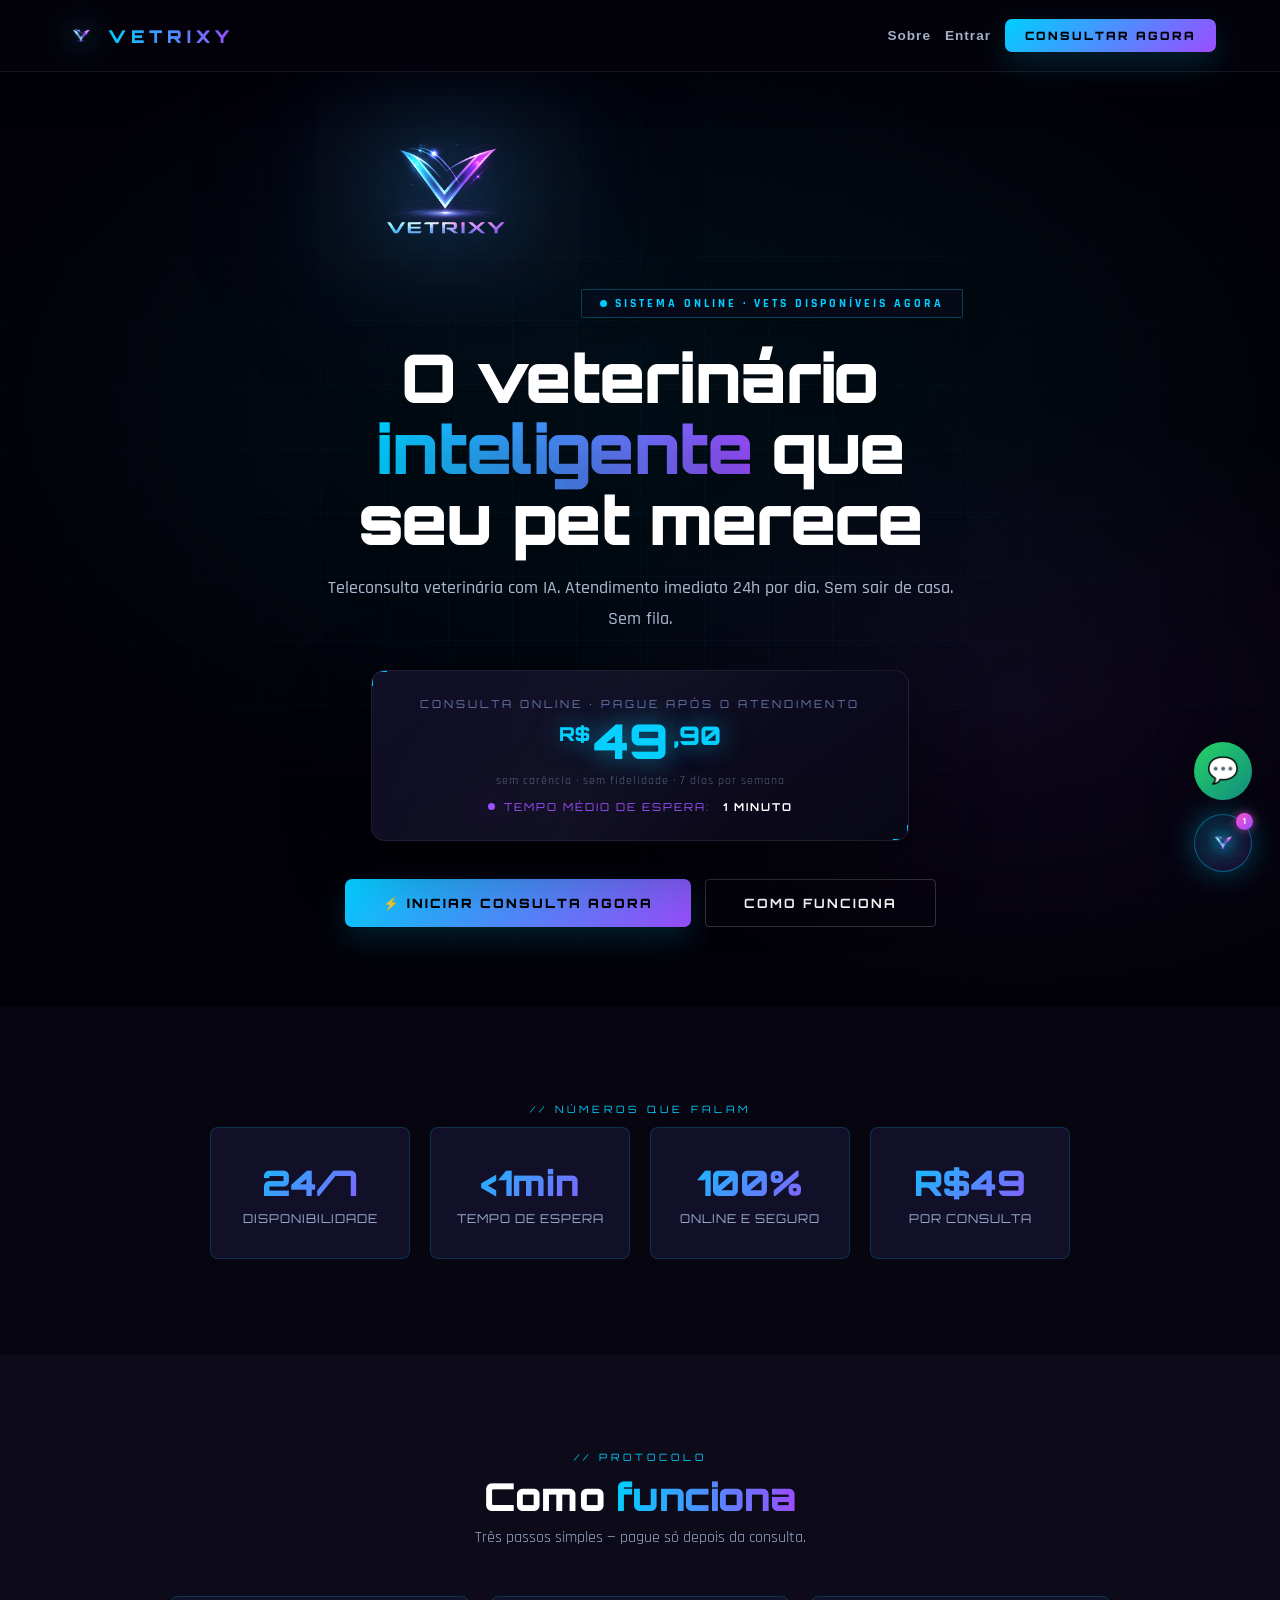
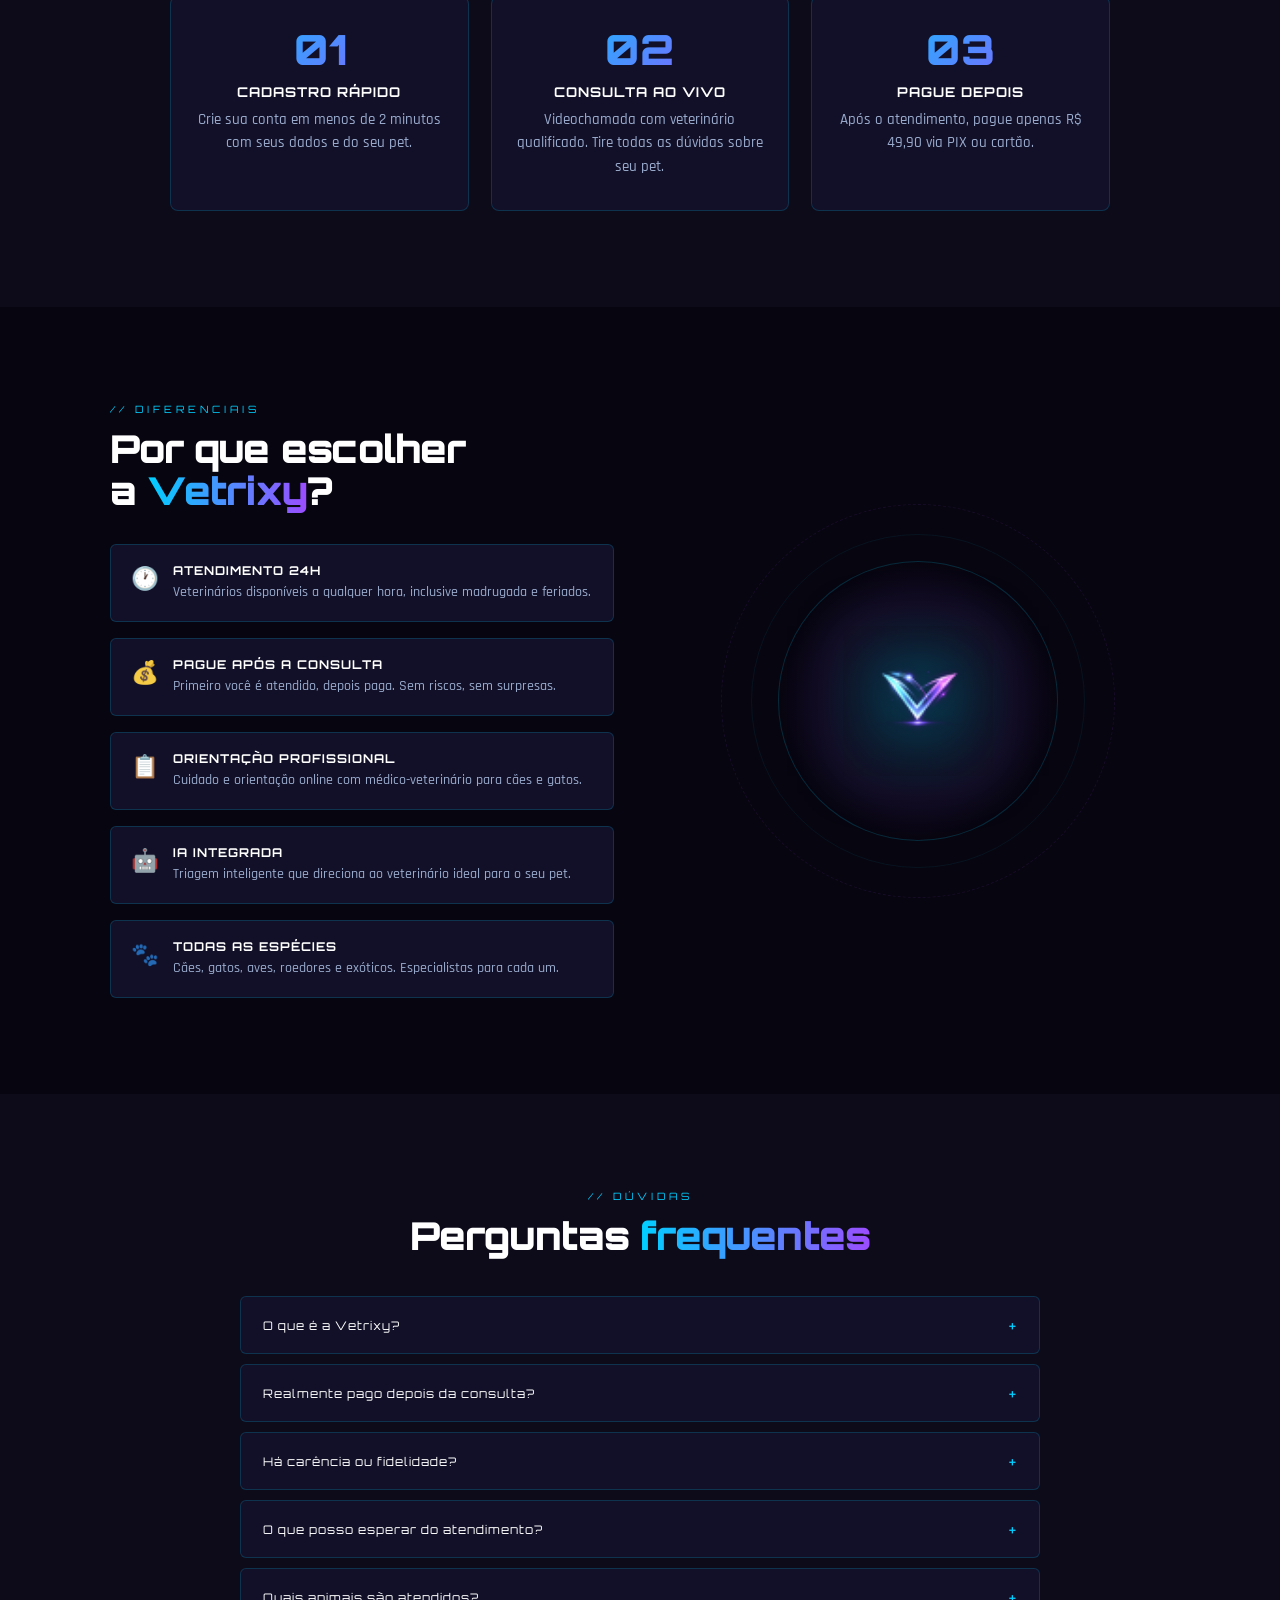
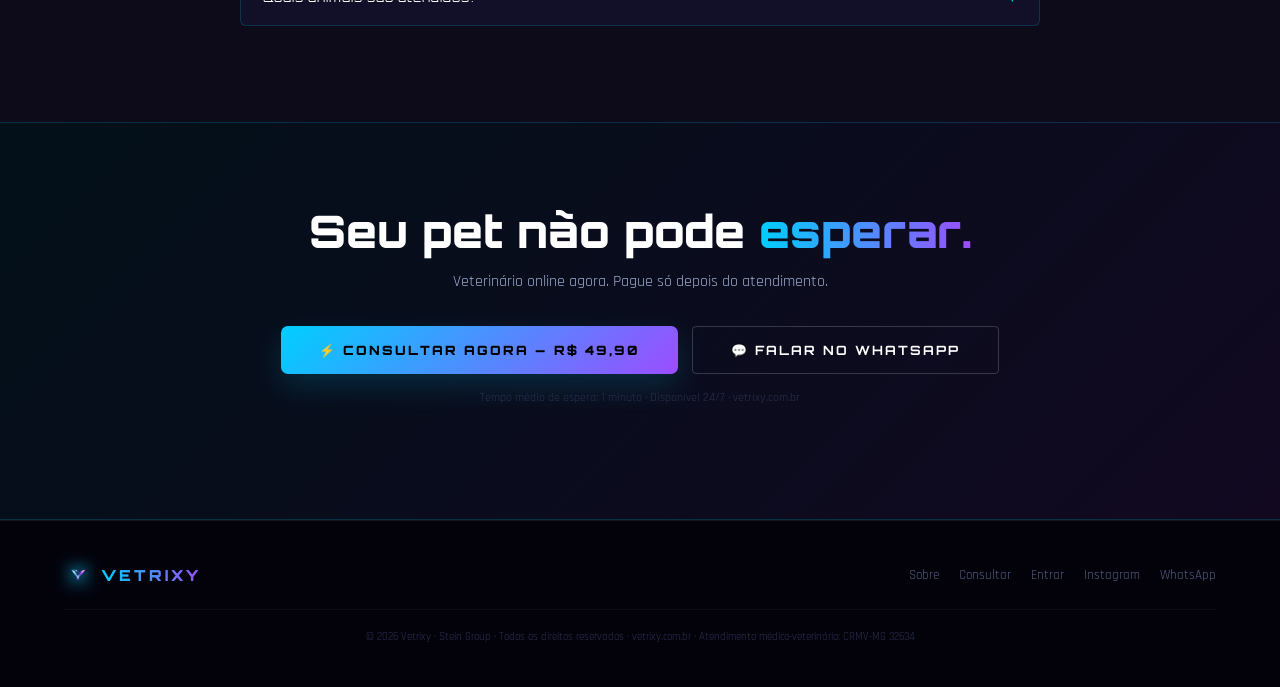
==== index.html @ 6a1c542b "Adequar conteúdo público e restaurar recursos estáticos da Vetrixy" ====
<!DOCTYPE html>

<html lang="pt-BR">
<head>
<meta charset="UTF-8">
<meta name="viewport" content="width=device-width, initial-scale=1.0">
<meta name="description" content="Atendimento médico-veterinário online para animais, realizado por profissionais registrados no CRMV. Serviço clínico que não realiza comércio ou entrega de produtos veterinários.">
<meta name="robots" content="index,follow">
<link rel="canonical" href="https://vetrixy.com.br/">
<meta property="og:type" content="website">
<meta property="og:locale" content="pt_BR">
<meta property="og:site_name" content="Vetrixy">
<meta property="og:title" content="Vetrixy - Veterinário Online 24h">
<meta property="og:description" content="Atendimento médico-veterinário online para animais. Serviço clínico que não realiza comércio ou entrega de produtos veterinários.">
<meta property="og:url" content="https://vetrixy.com.br/">
<script type="application/ld+json">
{
  "@context": "https://schema.org",
  "@type": "VeterinaryCare",
  "name": "Vetrixy",
  "url": "https://vetrixy.com.br/",
  "telephone": "+55-32-99413-473",
  "areaServed": "BR",
  "description": "Atendimento médico-veterinário online para animais. Serviço clínico que não realiza comércio ou entrega de produtos veterinários.",
  "knowsAbout": [
    "Telemedicina veterinária",
    "Saúde animal",
    "Atendimento médico-veterinário"
  ]
}
</script>
<script async src="https://www.googletagmanager.com/gtag/js?id=AW-17835583098"></script>
<script src="supabase.js"></script>
<script>
window.dataLayer = window.dataLayer || [];
function gtag(){dataLayer.push(arguments);}
gtag('js', new Date());
gtag('config', 'AW-17835583098');
</script>
<title>Vetrixy - Veterinário Online 24h</title>
<link href="https://fonts.googleapis.com/css2?family=Orbitron:wght@400;700;900&family=Rajdhani:wght@400;500;600;700&display=swap" rel="stylesheet">
<style>
/* ── RESET & VARS ── */
:root{
  --c:#00cfff;--p:#9b4dff;--pk:#d44dff;
  --darker:#020108;--dark:#07050f;--mid:#0d0b1a;--card:#111028;
  --border:rgba(0,207,255,0.18);
  --gc:0 0 25px rgba(0,207,255,.5),0 0 60px rgba(0,207,255,.15);
  --gp:0 0 25px rgba(155,77,255,.5);
}
*,*::before,*::after{margin:0;padding:0;box-sizing:border-box}
html{scroll-behavior:smooth}
body{font-family:'Rajdhani',sans-serif;background:var(--darker);color:#fff;overflow-x:hidden;min-height:100vh}
body::after{content:'';position:fixed;inset:0;z-index:0;pointer-events:none;
  background:repeating-linear-gradient(to bottom,transparent 0,transparent 3px,rgba(0,0,0,.05) 3px,rgba(0,0,0,.05) 4px)}

/* ── PAGES ── */
.page{display:none;min-height:100vh}
.page.active{display:block}

/* ── NAV ── */
nav{position:fixed;top:0;left:0;right:0;z-index:300;
display:flex;align-items:center;justify-content:space-between;
padding:12px 5%;background:rgba(2,1,8,.92);backdrop-filter:blur(18px);
border-bottom:1px solid var(--border)}
.nav-logo{display:flex;align-items:center;gap:10px;cursor:pointer}
.nav-logo img{height:34px;filter:drop-shadow(0 0 8px var(--c))}
.nav-brand{font-family:'Orbitron',sans-serif;font-weight:900;font-size:1.1rem;
letter-spacing:3px;background:linear-gradient(90deg,var(--c),var(--p));
-webkit-background-clip:text;-webkit-text-fill-color:transparent;background-clip:text}
.nav-right{display:flex;align-items:center;gap:14px}
.nav-link{color:#99aacc;font-size:.85rem;font-weight:600;text-decoration:none;
letter-spacing:1px;transition:color .2s;cursor:pointer;background:none;border:none}
.nav-link:hover{color:var(--c)}
.btn-nav{background:linear-gradient(135deg,var(--c),var(--p));color:#000;
padding:9px 20px;border-radius:4px;font-family:'Orbitron',sans-serif;font-weight:900;
font-size:.72rem;letter-spacing:2px;cursor:pointer;border:none;transition:all .25s;
box-shadow:0 0 20px rgba(0,207,255,.2)}
.btn-nav:hover{transform:translateY(-2px);box-shadow:0 0 35px rgba(0,207,255,.4)}

/* ── WA FLOAT ── */
#wa-float{
position:fixed;bottom:100px;right:28px;z-index:500;
width:58px;height:58px;border-radius:50%;
background:linear-gradient(135deg,#25d366,#128c7e);
display:flex;align-items:center;justify-content:center;
box-shadow:0 0 25px rgba(37,211,102,.5);
cursor:pointer;transition:transform .2s;text-decoration:none;font-size:1.6rem;
animation:wapulse 3s ease-in-out infinite;
}
#wa-float:hover{transform:scale(1.1)}
@keyframes wapulse{0%,100%{box-shadow:0 0 25px rgba(37,211,102,.5)}50%{box-shadow:0 0 40px rgba(37,211,102,.8)}}
#wa-tooltip{
position:fixed;bottom:106px;right:94px;z-index:500;
background:#111028;border:1px solid rgba(37,211,102,.3);
color:#fff;padding:8px 14px;border-radius:6px;font-size:.82rem;font-weight:600;
white-space:nowrap;pointer-events:none;opacity:0;transition:opacity .2s;
}
#wa-float:hover ~ #wa-tooltip{opacity:1}

/* ── CHAT BOT ── */
#chat-btn{
position:fixed;bottom:28px;right:28px;z-index:500;
width:58px;height:58px;border-radius:50%;cursor:pointer;
background:linear-gradient(135deg,rgba(0,207,255,.15),rgba(155,77,255,.15));
border:1.5px solid rgba(0,207,255,.4);
display:flex;align-items:center;justify-content:center;
box-shadow:0 0 30px rgba(0,207,255,.35);
animation:chatpulse 3s ease-in-out infinite;transition:transform .2s;
}
#chat-btn:hover{transform:scale(1.08)}
#chat-btn img{width:36px;height:36px;object-fit:contain;filter:drop-shadow(0 0 6px #00cfff)}
.chat-notif{position:absolute;top:-2px;right:-2px;width:17px;height:17px;border-radius:50%;
background:linear-gradient(135deg,#ff4fcb,#9b4dff);color:#fff;font-size:.55rem;
font-weight:700;display:flex;align-items:center;justify-content:center;
box-shadow:0 0 8px rgba(255,79,203,.6)}
@keyframes chatpulse{0%,100%{box-shadow:0 0 30px rgba(0,207,255,.35)}50%{box-shadow:0 0 45px rgba(0,207,255,.55)}}

#chat-box{
position:fixed;bottom:100px;right:28px;z-index:500;
width:min(370px,92vw);height:500px;
background:#06040f;border:1px solid rgba(0,207,255,.2);border-radius:12px;
display:none;flex-direction:column;overflow:hidden;
box-shadow:0 0 60px rgba(0,207,255,.12),0 20px 60px rgba(0,0,0,.6);
}
#chat-box.open{display:flex;animation:chatopen .25s ease}
@keyframes chatopen{from{opacity:0;transform:translateY(12px)}to{opacity:1;transform:none}}
#chat-header{padding:14px 16px;background:rgba(0,207,255,.06);
border-bottom:1px solid rgba(0,207,255,.12);
display:flex;align-items:center;justify-content:space-between;flex-shrink:0}
#chat-msgs{flex:1;overflow-y:auto;padding:16px;display:flex;flex-direction:column;gap:10px;
scrollbar-width:thin;scrollbar-color:rgba(0,207,255,.2) transparent}
.msg{max-width:88%;padding:10px 13px;border-radius:8px;font-size:.88rem;line-height:1.5;animation:msgin .2s ease}
@keyframes msgin{from{opacity:0;transform:translateY(6px)}to{opacity:1;transform:none}}
.msg-bot{align-self:flex-start;background:rgba(0,207,255,.08);border:1px solid rgba(0,207,255,.15);
color:#dde0ff;border-radius:2px 10px 10px 10px}
.msg-user{align-self:flex-end;background:linear-gradient(135deg,rgba(0,207,255,.18),rgba(155,77,255,.18));
border:1px solid rgba(155,77,255,.25);color:#fff;border-radius:10px 2px 10px 10px}
.msg-typing{align-self:flex-start;color:rgba(221,224,255,.45);font-style:italic;
padding:10px 14px;font-size:.82rem}
#chat-input-area{padding:10px 12px;border-top:1px solid rgba(0,207,255,.12);
display:flex;gap:8px;align-items:center;flex-shrink:0;background:rgba(0,0,0,.3)}
#chat-input{flex:1;background:rgba(255,255,255,.05);border:1px solid rgba(0,207,255,.18);
border-radius:6px;padding:10px 13px;color:#fff;font-family:'Rajdhani',sans-serif;
font-size:.9rem;outline:none;transition:border-color .2s}
#chat-input:focus{border-color:rgba(0,207,255,.5)}
#chat-input::placeholder{color:rgba(221,224,255,.3)}
#chat-input-area button{background:linear-gradient(135deg,var(--c),var(--p));
border:none;border-radius:6px;width:38px;height:38px;
display:flex;align-items:center;justify-content:center;cursor:pointer;color:#000;flex-shrink:0}

.pdot{width:7px;height:7px;border-radius:50%;background:var(--c);
box-shadow:var(--gc);animation:blink 1.3s ease-in-out infinite;display:inline-block}
@keyframes blink{0%,100%{opacity:1}50%{opacity:.15}}

/* ── HOME PAGE ── */
.hero{min-height:100vh;display:flex;flex-direction:column;align-items:center;
justify-content:center;text-align:center;padding:120px 5% 80px;position:relative;overflow:hidden;
background:radial-gradient(ellipse 80% 60% at 50% 40%,rgba(0,207,255,.07) 0%,transparent 70%),
radial-gradient(ellipse 60% 50% at 80% 70%,rgba(155,77,255,.08) 0%,transparent 60%),var(--darker)}
.hero-grid{position:absolute;inset:0;z-index:0;
background-image:linear-gradient(rgba(0,207,255,.03) 1px,transparent 1px),
linear-gradient(90deg,rgba(0,207,255,.03) 1px,transparent 1px);
background-size:64px 64px;
mask-image:radial-gradient(ellipse 80% 80% at 50% 50%,black 20%,transparent 100%)}
.orb1{position:fixed;width:700px;height:700px;border-radius:50%;pointer-events:none;
background:radial-gradient(circle,rgba(0,207,255,.07) 0%,transparent 65%);
top:-200px;left:-200px;animation:d1 14s ease-in-out infinite;z-index:0}
.orb2{position:fixed;width:600px;height:600px;border-radius:50%;pointer-events:none;
background:radial-gradient(circle,rgba(155,77,255,.08) 0%,transparent 65%);
bottom:-150px;right:-150px;animation:d2 18s ease-in-out infinite;z-index:0}
@keyframes d1{0%,100%{transform:translate(0,0)}50%{transform:translate(30px,20px)}}
@keyframes d2{0%,100%{transform:translate(0,0)}50%{transform:translate(-20px,-30px)}}
.hero-content{position:relative;z-index:2}
.hero-logo{width:min(260px,55vw);margin:0 auto 28px;
filter:drop-shadow(0 0 40px rgba(0,207,255,.4)) drop-shadow(0 0 80px rgba(155,77,255,.25));
animation:logofloat 5s ease-in-out infinite}
@keyframes logofloat{0%,100%{transform:translateY(0)}50%{transform:translateY(-12px)}}
.status-pill{display:inline-flex;align-items:center;gap:8px;
border:1px solid rgba(0,207,255,.25);background:rgba(0,207,255,.06);
color:var(--c);font-size:.72rem;font-weight:700;
padding:6px 18px;border-radius:2px;margin-bottom:24px;letter-spacing:3px;text-transform:uppercase}
.hero h1{font-family:'Orbitron',sans-serif;font-weight:900;
font-size:clamp(1.9rem,5.5vw,4.2rem);line-height:1.06;letter-spacing:-1px;color:#fff;margin-bottom:18px}
.gc{background:linear-gradient(90deg,var(--c),var(--p));
-webkit-background-clip:text;-webkit-text-fill-color:transparent;background-clip:text}
.gp{background:linear-gradient(90deg,var(--p),var(--pk));
-webkit-background-clip:text;-webkit-text-fill-color:transparent;background-clip:text}
.hero-sub{font-size:1.1rem;color:#99aacc;max-width:520px;margin:0 auto 36px;line-height:1.65;font-weight:500}
.price-card{display:inline-block;padding:26px 48px;border:1px solid var(--border);
background:rgba(0,207,255,.04);border-radius:8px;position:relative;margin-bottom:32px}
.pc-corner{position:absolute;width:16px;height:16px}
.pc-corner.tl{top:-1px;left:-1px;border-top:2px solid var(--c);border-left:2px solid var(--c)}
.pc-corner.br{bottom:-1px;right:-1px;border-bottom:2px solid var(--c);border-right:2px solid var(--c)}
.pc-label{font-size:.68rem;letter-spacing:3px;text-transform:uppercase;color:#6677aa;margin-bottom:6px;font-family:'Orbitron',sans-serif}
.pc-price{font-family:'Orbitron',sans-serif;font-weight:900;font-size:3rem;
color:var(--c);text-shadow:var(--gc);line-height:1;display:flex;align-items:flex-start;justify-content:center;gap:4px}
.pc-price sup{font-size:1.2rem;margin-top:8px}
.pc-price .cents{font-size:1.6rem;margin-top:6px}
.pc-sub{font-size:.76rem;color:#556080;letter-spacing:1px;margin-top:8px}
.pc-timer{display:flex;align-items:center;justify-content:center;gap:9px;margin-top:12px;
font-family:'Orbitron',sans-serif;font-size:.68rem;color:var(--p);letter-spacing:2px}
.hero-btns{display:flex;gap:14px;justify-content:center;flex-wrap:wrap}
.btn-primary{background:linear-gradient(135deg,var(--c),var(--p));color:#000;
padding:15px 38px;border-radius:4px;font-family:'Orbitron',sans-serif;font-weight:900;
font-size:.8rem;letter-spacing:2px;cursor:pointer;border:none;transition:all .25s;display:inline-block;
box-shadow:0 0 30px rgba(0,207,255,.3)}
.btn-primary:hover{transform:translateY(-3px);box-shadow:0 0 50px rgba(0,207,255,.5)}
.btn-ghost{background:transparent;color:#fff;padding:15px 38px;border-radius:4px;
font-family:'Orbitron',sans-serif;font-weight:700;font-size:.8rem;letter-spacing:2px;
cursor:pointer;border:1.5px solid rgba(255,255,255,.18);transition:all .25s;display:inline-block;text-decoration:none}
.btn-ghost:hover{border-color:var(--p);color:var(--p)}

/* SECTIONS COMMON */
.sec{padding:86px 5%;position:relative}
.sec-dark{background:var(--dark)}
.sec-mid{background:var(--mid)}
.sec-tag{font-family:'Orbitron',sans-serif;font-size:.63rem;letter-spacing:4px;text-transform:uppercase;color:var(--c);margin-bottom:12px}
.sec-title{font-family:'Orbitron',sans-serif;font-weight:900;font-size:clamp(1.5rem,3vw,2.5rem);color:#fff;line-height:1.1}

/* HOW */
.how-grid{display:grid;grid-template-columns:repeat(auto-fit,minmax(210px,1fr));gap:22px;margin-top:48px;max-width:940px;margin-left:auto;margin-right:auto}
.how-card{padding:32px 24px;border:1px solid var(--border);background:var(--card);border-radius:8px;position:relative;overflow:hidden;transition:transform .3s,border-color .3s}
.how-card::before{content:'';position:absolute;top:0;left:0;right:0;height:2px;background:linear-gradient(90deg,var(--c),var(--p));transform:scaleX(0);transition:transform .35s;transform-origin:left}
.how-card:hover{transform:translateY(-5px);border-color:rgba(0,207,255,.4)}
.how-card:hover::before{transform:scaleX(1)}
.how-num{font-family:'Orbitron',sans-serif;font-weight:900;font-size:2.6rem;line-height:1;background:linear-gradient(135deg,var(--c),var(--p));-webkit-background-clip:text;-webkit-text-fill-color:transparent;background-clip:text}
.how-card h3{font-family:'Orbitron',sans-serif;font-size:.84rem;color:#fff;margin:12px 0 8px;letter-spacing:1px}
.how-card p{font-size:.92rem;color:#99aacc;line-height:1.6;font-weight:500}

/* FEATURES */
.feat-grid{display:grid;grid-template-columns:1fr 1fr;gap:52px;align-items:center;max-width:1060px;margin:0 auto}
.feat-list{margin-top:32px;display:flex;flex-direction:column;gap:16px}
.feat-row{display:flex;gap:14px;align-items:flex-start;padding:18px 20px;border:1px solid var(--border);background:var(--card);border-radius:6px;transition:border-color .3s,transform .3s}
.feat-row:hover{border-color:rgba(155,77,255,.5);transform:translateX(4px)}
.feat-icon{font-size:1.4rem;flex-shrink:0;margin-top:2px}
.feat-row h4{font-family:'Orbitron',sans-serif;font-size:.76rem;color:#fff;letter-spacing:1px;margin-bottom:4px}
.feat-row p{font-size:.88rem;color:#99aacc;font-weight:500;line-height:1.5}
.feat-visual{display:flex;align-items:center;justify-content:center;min-height:380px}
.v-orb{width:280px;height:280px;border-radius:50%;
background:radial-gradient(circle,rgba(0,207,255,.12) 0%,rgba(155,77,255,.08) 50%,transparent 72%);
border:1px solid rgba(0,207,255,.18);display:flex;align-items:center;justify-content:center;
position:relative;animation:vfloat 5s ease-in-out infinite}
@keyframes vfloat{0%,100%{transform:translateY(0)}50%{transform:translateY(-16px)}}
.v-orb::before{content:'';position:absolute;inset:-28px;border-radius:50%;border:1px solid rgba(0,207,255,.07);animation:vspin 14s linear infinite}
.v-orb::after{content:'';position:absolute;inset:-58px;border-radius:50%;border:1px dashed rgba(155,77,255,.1);animation:vspin 22s linear infinite reverse}
@keyframes vspin{to{transform:rotate(360deg)}}
.v-orb-img{width:150px;height:150px;object-fit:contain;z-index:1;filter:drop-shadow(0 0 28px rgba(0,207,255,.5))}

/* STATS */
.stats-row{display:grid;grid-template-columns:repeat(auto-fit,minmax(160px,1fr));gap:20px;max-width:860px;margin:0 auto}
.stat-card{text-align:center;padding:32px 18px;border:1px solid var(--border);background:var(--card);border-radius:8px;transition:border-color .3s}
.stat-card:hover{border-color:rgba(0,207,255,.4)}
.stat-num{font-family:'Orbitron',sans-serif;font-weight:900;font-size:2.2rem;background:linear-gradient(135deg,var(--c),var(--p));-webkit-background-clip:text;-webkit-text-fill-color:transparent;background-clip:text}
.stat-lbl{font-size:.76rem;color:#99aacc;letter-spacing:1px;text-transform:uppercase;margin-top:6px;font-family:'Orbitron',sans-serif}

/* FAQ */
.faq-list{margin-top:40px;display:flex;flex-direction:column;gap:10px;max-width:800px;margin-left:auto;margin-right:auto}
.faq-item{border:1px solid var(--border);background:var(--card);border-radius:6px;overflow:hidden}
.faq-q{width:100%;text-align:left;background:none;border:none;cursor:pointer;padding:18px 22px;
display:flex;justify-content:space-between;align-items:center;color:#fff;
font-family:'Orbitron',sans-serif;font-size:.74rem;letter-spacing:1px;transition:color .2s}
.faq-q:hover,.faq-q.open{color:var(--c)}
.faq-arr{color:var(--c);font-size:1rem;transition:transform .3s;flex-shrink:0;margin-left:14px}
.faq-q.open .faq-arr{transform:rotate(45deg)}
.faq-a{max-height:0;overflow:hidden;transition:max-height .35s ease;padding:0 22px;color:#99aacc;font-size:.92rem;line-height:1.65;font-weight:500}
.faq-a.open{max-height:200px;padding:0 22px 18px}

/* CTA BAND */
.cta-band{background:linear-gradient(135deg,rgba(0,207,255,.07),rgba(155,77,255,.1));
border-top:1px solid var(--border);border-bottom:1px solid var(--border);
text-align:center;padding:80px 5%}
.cta-band h2{font-family:'Orbitron',sans-serif;font-weight:900;font-size:clamp(1.6rem,3.5vw,2.8rem);color:#fff;margin-bottom:12px}
.cta-band p{color:#99aacc;font-size:1rem;margin-bottom:34px}

/* ── CONSULTA PAGE ── */
.form-wrap{display:flex;align-items:center;justify-content:center;padding:100px 5% 60px;min-height:100vh}
.form-card{width:100%;max-width:610px;background:#0d0b1a;border:1px solid var(--border);border-radius:14px;overflow:hidden;box-shadow:0 0 80px rgba(0,207,255,.1),0 30px 80px rgba(0,0,0,.6)}
.steps-bar{display:flex;background:#07050f;border-bottom:1px solid var(--border)}
.step-tab{flex:1;padding:14px 8px;text-align:center;position:relative;font-family:'Orbitron',sans-serif;font-size:.58rem;letter-spacing:1.5px;color:#6677aa;transition:color .3s;cursor:default;text-transform:uppercase}
.step-tab.active{color:var(--c)}
.step-tab.done{color:var(--p)}
.step-tab::after{content:'';position:absolute;bottom:0;left:0;right:0;height:2px;background:linear-gradient(90deg,var(--c),var(--p));transform:scaleX(0);transition:transform .35s}
.step-tab.active::after,.step-tab.done::after{transform:scaleX(1)}
.step-num{display:block;font-size:.95rem;font-weight:900;margin-bottom:3px;color:#fff}
.step-tab.active .step-num{color:var(--c)}
.step-tab.done .step-num{color:var(--p)}
.form-body{padding:30px 30px 22px}
.form-title{font-family:'Orbitron',sans-serif;font-weight:900;font-size:1.1rem;color:#fff;margin-bottom:5px;letter-spacing:1px}
.form-sub{font-size:.95rem;color:#99aacc;margin-bottom:24px;font-weight:500}
.field-group{display:grid;grid-template-columns:1fr 1fr;gap:14px;margin-bottom:16px}
.field-group.full{grid-template-columns:1fr}
.field{display:flex;flex-direction:column;gap:6px}
.field label{font-family:'Orbitron',sans-serif;font-size:.6rem;letter-spacing:2px;text-transform:uppercase;color:var(--c);font-weight:600}
.field input,.field select,.field textarea{background:#1a1530;border:1.5px solid #2a3060;border-radius:6px;padding:12px 14px;color:#fff;font-family:'Rajdhani',sans-serif;font-size:.95rem;font-weight:600;outline:none;transition:border-color .2s;width:100%}
.field input:focus,.field select:focus,.field textarea:focus{border-color:var(--c);box-shadow:0 0 0 3px rgba(0,207,255,.1)}
.field input::placeholder,.field textarea::placeholder{color:#445070;font-weight:400}
.field select option{background:#1a1530;color:#fff}
.field textarea{resize:vertical;min-height:80px}
.species-grid{display:grid;grid-template-columns:repeat(3,1fr);gap:9px}
.species-btn{background:#1a1530;border:1.5px solid #2a3060;border-radius:7px;padding:12px 6px;text-align:center;cursor:pointer;transition:all .2s;color:#ccd6ff;font-size:.82rem;font-weight:700}
.species-btn:hover{border-color:var(--c);color:#fff}
.species-btn.selected{background:rgba(0,207,255,.12);border-color:var(--c);color:var(--c)}
.species-btn span{display:block;font-size:1.6rem;margin-bottom:4px}
.date-row{display:flex;gap:7px;overflow-x:auto;padding-bottom:4px;margin-top:8px}
.date-btn{flex-shrink:0;background:#1a1530;border:1.5px solid #2a3060;border-radius:6px;padding:9px 12px;cursor:pointer;transition:all .2s;text-align:center;min-width:54px}
.date-btn:hover{border-color:var(--c)}
.date-btn.selected{background:rgba(155,77,255,.15);border-color:var(--p)}
.date-day{font-family:'Orbitron',sans-serif;font-size:.55rem;color:#8899cc;text-transform:uppercase;letter-spacing:1px}
.date-num{font-family:'Orbitron',sans-serif;font-size:1.05rem;font-weight:900;color:#fff;margin:2px 0}
.date-btn.selected .date-day{color:var(--p)}
.slots-grid{display:grid;grid-template-columns:repeat(4,1fr);gap:7px;margin-top:8px}
.slot{background:#1a1530;border:1.5px solid #2a3060;border-radius:5px;padding:10px 4px;text-align:center;cursor:pointer;transition:all .2s;font-family:'Orbitron',sans-serif;font-size:.66rem;color:#ccd6ff;letter-spacing:.5px;font-weight:600}
.slot:hover{border-color:var(--c);color:#fff}
.slot.selected{background:rgba(0,207,255,.12);border-color:var(--c);color:var(--c)}
.slot.unavailable{opacity:.25;cursor:not-allowed;pointer-events:none}
.summary{background:#111028;border:1.5px solid rgba(0,207,255,.2);border-radius:9px;padding:20px;margin-bottom:20px}
.summary-title{font-family:'Orbitron',sans-serif;font-size:.65rem;letter-spacing:2px;color:var(--c);margin-bottom:14px;text-transform:uppercase}
.summary-row{display:flex;justify-content:space-between;align-items:center;padding:8px 0;border-bottom:1px solid rgba(255,255,255,.06);font-size:.9rem}
.summary-row:last-child{border-bottom:none;padding-top:12px}
.summary-row .lbl{color:#99aacc;font-weight:500}
.summary-row .val{color:#fff;font-weight:700;text-align:right;max-width:58%}
.price-row .val{font-family:'Orbitron',sans-serif;font-size:1.2rem;color:var(--c);text-shadow:var(--gc)}
.pay-grid{display:grid;grid-template-columns:repeat(3,1fr);gap:9px;margin-top:8px}
.pay-btn{background:#1a1530;border:1.5px solid #2a3060;border-radius:7px;padding:14px 6px;text-align:center;cursor:pointer;transition:all .2s;color:#ccd6ff;font-size:.76rem;font-weight:700;font-family:'Orbitron',sans-serif;letter-spacing:.5px}
.pay-btn:hover{border-color:var(--c);color:#fff}
.pay-btn.selected{background:rgba(0,207,255,.1);border-color:var(--c);color:var(--c)}
.pay-btn span{display:block;font-size:1.3rem;margin-bottom:6px}
.pix-box{margin-top:14px;padding:16px;background:#111028;border:1.5px solid rgba(0,207,255,.2);border-radius:7px;text-align:center;display:none}
.form-footer{display:flex;justify-content:space-between;align-items:center;padding:18px 30px 26px;border-top:1px solid rgba(255,255,255,.06)}
.btn-back{background:transparent;border:1.5px solid #3a4070;color:#ccd6ff;padding:11px 26px;border-radius:5px;font-family:'Orbitron',sans-serif;font-weight:700;font-size:.7rem;letter-spacing:2px;cursor:pointer;transition:all .2s}
.btn-back:hover{border-color:#fff;color:#fff}
.btn-next{background:linear-gradient(135deg,var(--c),var(--p));color:#000;padding:12px 30px;border-radius:5px;border:none;font-family:'Orbitron',sans-serif;font-weight:900;font-size:.73rem;letter-spacing:2px;cursor:pointer;transition:all .25s;box-shadow:0 0 22px rgba(0,207,255,.28)}
.btn-next:hover{transform:translateY(-2px);box-shadow:0 0 38px rgba(0,207,255,.45)}
.step-indicator{font-family:'Orbitron',sans-serif;font-size:.62rem;color:#6677aa;letter-spacing:2px}
.success-screen{display:none;text-align:center;padding:52px 30px}
.success-icon{font-size:3.6rem;margin-bottom:16px;animation:pop .4s cubic-bezier(.34,1.56,.64,1)}
@keyframes pop{from{transform:scale(0)}to{transform:scale(1)}}
.success-screen h2{font-family:'Orbitron',sans-serif;font-weight:900;font-size:1.3rem;color:#fff;margin-bottom:10px}
.success-screen p{color:#99aacc;font-size:.95rem;line-height:1.6;margin-bottom:24px}
.success-detail{background:#111028;border:1.5px solid rgba(0,207,255,.2);border-radius:9px;padding:20px;margin-bottom:24px;text-align:left}

/* ── LOGIN PAGE ── */
.login-wrap{display:flex;align-items:center;justify-content:center;padding:90px 5% 40px;min-height:100vh}
.login-card{width:100%;max-width:410px;background:#0d0b1a;border:1px solid var(--border);border-radius:16px;padding:36px 32px;box-shadow:0 0 80px rgba(0,207,255,.1),0 30px 80px rgba(0,0,0,.6)}
.card-logo{text-align:center;margin-bottom:24px}
.card-logo img{height:56px;filter:drop-shadow(0 0 20px var(--c)) drop-shadow(0 0 40px rgba(155,77,255,.3));animation:logofloat 4s ease-in-out infinite}
.card-brand{font-family:'Orbitron',sans-serif;font-weight:900;font-size:1.4rem;letter-spacing:4px;margin-top:8px;background:linear-gradient(90deg,var(--c),var(--p));-webkit-background-clip:text;-webkit-text-fill-color:transparent;background-clip:text}
.card-tagline{font-size:.82rem;color:#6677aa;margin-top:3px;letter-spacing:1px}
.auth-tabs{display:flex;background:#070515;border:1px solid rgba(0,207,255,.12);border-radius:7px;padding:3px;margin-bottom:24px;gap:3px}
.auth-tab{flex:1;padding:9px;text-align:center;border-radius:5px;cursor:pointer;font-family:'Orbitron',sans-serif;font-size:.65rem;letter-spacing:2px;color:#6677aa;transition:all .25s;font-weight:700}
.auth-tab.active{background:linear-gradient(135deg,rgba(0,207,255,.15),rgba(155,77,255,.15));color:#fff;border:1px solid var(--border)}
.p-field{margin-bottom:16px}
.p-field label{display:block;font-family:'Orbitron',sans-serif;font-size:.6rem;letter-spacing:2px;text-transform:uppercase;color:var(--c);margin-bottom:7px;font-weight:600}
.p-field input{width:100%;background:#1a1530;border:1.5px solid #2a3060;border-radius:7px;padding:13px 15px;color:#fff;font-family:'Rajdhani',sans-serif;font-size:.98rem;font-weight:600;outline:none;transition:border-color .2s}
.p-field input:focus{border-color:var(--c);box-shadow:0 0 0 3px rgba(0,207,255,.1)}
.p-field input::placeholder{color:#445070;font-weight:400}
.pass-wrap{position:relative}
.pass-wrap input{padding-right:44px}
.pass-toggle{position:absolute;right:12px;top:50%;transform:translateY(-50%);background:none;border:none;cursor:pointer;color:#556080;font-size:1rem;transition:color .2s}
.pass-toggle:hover{color:var(--c)}
.forgot{text-align:right;margin-top:-8px;margin-bottom:16px}
.forgot a{font-size:.8rem;color:#6677aa;text-decoration:none;transition:color .2s;cursor:pointer}
.forgot a:hover{color:var(--c)}
.btn-submit{width:100%;background:linear-gradient(135deg,var(--c),var(--p));color:#000;padding:14px;border-radius:7px;border:none;font-family:'Orbitron',sans-serif;font-weight:900;font-size:.8rem;letter-spacing:2px;cursor:pointer;transition:all .25s;box-shadow:0 0 22px rgba(0,207,255,.25)}
.btn-submit:hover{transform:translateY(-2px);box-shadow:0 0 38px rgba(0,207,255,.45)}
.divider{display:flex;align-items:center;gap:10px;margin:18px 0}
.divider::before,.divider::after{content:'';flex:1;height:1px;background:rgba(255,255,255,.07)}
.divider span{font-size:.72rem;color:#445070;letter-spacing:2px}
.social-btns{display:grid;grid-template-columns:1fr 1fr;gap:9px}
.btn-social{background:#1a1530;border:1.5px solid #2a3060;border-radius:7px;padding:11px;display:flex;align-items:center;justify-content:center;gap:7px;cursor:pointer;transition:all .2s;color:#ccd6ff;font-size:.8rem;font-weight:700;font-family:'Rajdhani',sans-serif}
.btn-social:hover{border-color:var(--c);color:#fff}
.card-footer-txt{text-align:center;margin-top:20px;font-size:.83rem;color:#556080}
.card-footer-txt a{color:var(--c);text-decoration:none;font-weight:700;cursor:pointer}
.err{background:rgba(255,79,107,.08);border:1px solid rgba(255,79,107,.3);border-radius:6px;padding:9px 13px;font-size:.83rem;color:#ff8099;margin-bottom:14px;display:none;font-weight:500}
.err.show{display:block}
.field-row{display:grid;grid-template-columns:1fr 1fr;gap:12px}

/* ── SOBRE PAGE ── */
.sobre-hero{min-height:55vh;display:flex;flex-direction:column;align-items:center;justify-content:center;text-align:center;padding:130px 5% 70px;position:relative;overflow:hidden;
background:radial-gradient(ellipse 80% 60% at 50% 40%,rgba(0,207,255,.07) 0%,transparent 70%),var(--darker)}
.tl-wrap{max-width:860px;margin:0 auto;position:relative}
.tl-wrap::before{content:'';position:absolute;left:50%;top:0;bottom:0;width:1px;background:linear-gradient(to bottom,transparent,var(--border),transparent);transform:translateX(-50%)}
.tl-item{display:grid;grid-template-columns:1fr 56px 1fr;align-items:center;margin-bottom:52px}
.tl-left{text-align:right;padding-right:36px}
.tl-right{padding-left:36px}
.tl-dot{width:40px;height:40px;border-radius:50%;background:linear-gradient(135deg,var(--c),var(--p));display:flex;align-items:center;justify-content:center;font-size:1.1rem;margin:0 auto;box-shadow:0 0 20px rgba(0,207,255,.4)}
.tl-year{font-family:'Orbitron',sans-serif;font-weight:900;font-size:1.3rem;color:var(--c);text-shadow:var(--gc);margin-bottom:5px}
.tl-card{background:var(--card);border:1px solid var(--border);border-radius:9px;padding:20px;transition:border-color .3s}
.tl-card:hover{border-color:rgba(0,207,255,.4)}
.tl-card .tag{display:inline-block;background:rgba(0,207,255,.1);border:1px solid rgba(0,207,255,.2);color:var(--c);font-family:'Orbitron',sans-serif;font-size:.56rem;letter-spacing:2px;padding:3px 9px;border-radius:2px;margin-bottom:8px}
.tl-card h3{font-family:'Orbitron',sans-serif;font-size:.82rem;color:#fff;letter-spacing:1px;margin-bottom:7px}
.tl-card p{font-size:.92rem;color:#99aacc;line-height:1.6;font-weight:500}
.eco-grid{display:grid;grid-template-columns:repeat(auto-fit,minmax(230px,1fr));gap:20px;max-width:960px;margin:44px auto 0}
.eco-card{background:var(--card);border:1px solid var(--border);border-radius:11px;padding:28px 22px;transition:all .3s;position:relative;overflow:hidden}
.eco-card::before{content:'';position:absolute;top:0;left:0;right:0;height:2px;background:linear-gradient(90deg,var(--c),var(--p));transform:scaleX(0);transition:transform .35s;transform-origin:left}
.eco-card:hover{border-color:rgba(0,207,255,.4);transform:translateY(-4px)}
.eco-card:hover::before{transform:scaleX(1)}
.eco-icon{font-size:2.2rem;margin-bottom:12px}
.eco-badge{display:inline-block;background:rgba(0,207,255,.1);border:1px solid rgba(0,207,255,.2);color:var(--c);font-family:'Orbitron',sans-serif;font-size:.56rem;letter-spacing:2px;padding:3px 9px;border-radius:2px;margin-bottom:10px}
.eco-card h3{font-family:'Orbitron',sans-serif;font-size:.84rem;color:#fff;letter-spacing:1px;margin-bottom:7px}
.eco-card p{font-size:.9rem;color:#99aacc;line-height:1.58;font-weight:500}
.values-grid{display:grid;grid-template-columns:repeat(auto-fit,minmax(190px,1fr));gap:18px;max-width:940px;margin:40px auto 0}
.val-card{background:var(--card);border:1px solid var(--border);border-radius:9px;padding:26px 20px;text-align:center;transition:all .3s}
.val-card:hover{border-color:rgba(155,77,255,.4);transform:translateY(-3px)}
.val-icon{font-size:1.9rem;margin-bottom:10px}
.val-card h4{font-family:'Orbitron',sans-serif;font-size:.78rem;color:#fff;letter-spacing:1px;margin-bottom:7px}
.val-card p{font-size:.86rem;color:#99aacc;line-height:1.55;font-weight:500}
.mission-sec{padding:80px 5%;background:linear-gradient(135deg,rgba(0,207,255,.07),rgba(155,77,255,.1));border-top:1px solid var(--border);border-bottom:1px solid var(--border);text-align:center}
.mission-sec blockquote{font-family:'Orbitron',sans-serif;font-weight:700;font-size:clamp(1rem,2.2vw,1.6rem);color:#fff;line-height:1.45;max-width:720px;margin:0 auto 28px;letter-spacing:.5px}

/* ── PAINEL ── */
.painel-wrap{display:flex;min-height:100vh}
.sidebar{width:230px;flex-shrink:0;background:#07050f;border-right:1px solid var(--border);display:flex;flex-direction:column;min-height:100vh;position:fixed;left:0;top:0;bottom:0;z-index:200;transition:transform .3s}
.sidebar-logo{padding:20px 18px;border-bottom:1px solid var(--border);display:flex;align-items:center;gap:9px;cursor:pointer}
.sidebar-logo img{height:30px;filter:drop-shadow(0 0 7px var(--c))}
.sidebar-brand{font-family:'Orbitron',sans-serif;font-weight:900;font-size:.95rem;letter-spacing:3px;background:linear-gradient(90deg,var(--c),var(--p));-webkit-background-clip:text;-webkit-text-fill-color:transparent;background-clip:text}
.sidebar-user{padding:18px;border-bottom:1px solid var(--border);text-align:center}
.avatar{width:60px;height:60px;border-radius:50%;background:linear-gradient(135deg,rgba(0,207,255,.2),rgba(155,77,255,.2));border:2px solid var(--c);display:flex;align-items:center;justify-content:center;font-size:1.5rem;overflow:hidden;cursor:pointer;margin:0 auto 9px}
.avatar img{width:100%;height:100%;object-fit:cover;display:none}
.user-name{font-family:'Orbitron',sans-serif;font-size:.76rem;color:#fff;font-weight:700;letter-spacing:1px}
.user-email{font-size:.74rem;color:#556080;margin-top:2px}
.nav-menu{flex:1;padding:12px 0;overflow-y:auto}
.nav-item{display:flex;align-items:center;gap:11px;padding:12px 18px;cursor:pointer;transition:all .2s;color:#99aacc;font-weight:600;font-size:.9rem;border-left:3px solid transparent}
.nav-item:hover{color:#fff;background:rgba(0,207,255,.05)}
.nav-item.active{color:var(--c);background:rgba(0,207,255,.08);border-left-color:var(--c)}
.nav-item .icon{font-size:1rem;width:20px;text-align:center}
.nav-sep{height:1px;background:rgba(255,255,255,.05);margin:6px 14px}
.sidebar-footer{padding:14px 18px;border-top:1px solid var(--border)}
.btn-logout{width:100%;background:transparent;border:1px solid rgba(255,79,107,.3);color:#ff8099;padding:9px;border-radius:6px;cursor:pointer;font-family:'Orbitron',sans-serif;font-size:.62rem;letter-spacing:2px;transition:all .2s;font-weight:700}
.btn-logout:hover{background:rgba(255,79,107,.1);border-color:#ff8099}
.painel-main{margin-left:230px;flex:1;display:flex;flex-direction:column;min-height:100vh}
.topbar{background:rgba(7,5,15,.95);backdrop-filter:blur(16px);border-bottom:1px solid var(--border);padding:13px 26px;display:flex;align-items:center;justify-content:space-between;position:sticky;top:0;z-index:50}
.topbar-title{font-family:'Orbitron',sans-serif;font-weight:900;font-size:.86rem;color:#fff;letter-spacing:2px}
.topbar-right{display:flex;align-items:center;gap:12px}
.notif-btn{background:rgba(0,207,255,.08);border:1px solid var(--border);width:34px;height:34px;border-radius:7px;display:flex;align-items:center;justify-content:center;cursor:pointer;font-size:.95rem;position:relative;transition:all .2s}
.notif-dot{position:absolute;top:5px;right:5px;width:6px;height:6px;border-radius:50%;background:var(--pk);box-shadow:0 0 7px var(--pk)}
.status-online{display:flex;align-items:center;gap:5px;font-size:.72rem;color:var(--c);font-family:'Orbitron',sans-serif;letter-spacing:1px}
.menu-toggle{display:none;background:none;border:none;color:#fff;font-size:1.2rem;cursor:pointer}
.p-content{flex:1;padding:26px;overflow-y:auto}
.p-section{display:none}
.p-section.active{display:block}
.p-stats{display:grid;grid-template-columns:repeat(auto-fit,minmax(170px,1fr));gap:14px;margin-bottom:24px}
.p-stat{background:var(--card);border:1px solid var(--border);border-radius:9px;padding:20px 18px;transition:border-color .3s}
.p-stat:hover{border-color:rgba(0,207,255,.4)}
.p-stat-icon{font-size:1.4rem;margin-bottom:8px}
.p-stat-val{font-family:'Orbitron',sans-serif;font-weight:900;font-size:1.5rem;background:linear-gradient(135deg,var(--c),var(--p));-webkit-background-clip:text;-webkit-text-fill-color:transparent;background-clip:text}
.p-stat-lbl{font-size:.74rem;color:#99aacc;margin-top:3px;font-family:'Orbitron',sans-serif;letter-spacing:.5px}
.sec-header{display:flex;align-items:center;justify-content:space-between;margin-bottom:18px}
.p-sec-tag{font-family:'Orbitron',sans-serif;font-size:.6rem;letter-spacing:3px;color:var(--c);margin-bottom:5px}
.p-sec-title{font-family:'Orbitron',sans-serif;font-weight:900;font-size:.9rem;color:#fff;letter-spacing:1px}
.btn-sm{background:linear-gradient(135deg,var(--c),var(--p));color:#000;padding:8px 16px;border-radius:4px;border:none;cursor:pointer;font-family:'Orbitron',sans-serif;font-weight:900;font-size:.62rem;letter-spacing:2px;transition:all .2s}
.btn-sm:hover{transform:translateY(-1px);box-shadow:0 0 18px rgba(0,207,255,.3)}
.consult-list{display:flex;flex-direction:column;gap:10px}
.consult-card{background:var(--card);border:1px solid var(--border);border-radius:9px;padding:16px 18px;display:flex;align-items:center;gap:14px;transition:border-color .3s}
.consult-card:hover{border-color:rgba(0,207,255,.35)}
.consult-icon{width:42px;height:42px;border-radius:9px;background:rgba(0,207,255,.1);border:1px solid rgba(0,207,255,.2);display:flex;align-items:center;justify-content:center;font-size:1.3rem;flex-shrink:0}
.consult-info{flex:1}
.consult-info h4{font-family:'Orbitron',sans-serif;font-size:.74rem;color:#fff;letter-spacing:1px;margin-bottom:3px}
.consult-info p{font-size:.84rem;color:#99aacc;font-weight:500}
.consult-meta{text-align:right;flex-shrink:0}
.consult-date{font-family:'Orbitron',sans-serif;font-size:.62rem;color:#556080;letter-spacing:1px;margin-bottom:5px}
.badge{display:inline-block;padding:3px 9px;border-radius:3px;font-family:'Orbitron',sans-serif;font-size:.56rem;letter-spacing:1px;font-weight:700}
.badge-done{background:rgba(0,207,255,.12);color:var(--c);border:1px solid rgba(0,207,255,.25)}
.badge-pending{background:rgba(155,77,255,.12);color:var(--p);border:1px solid rgba(155,77,255,.25)}
.next-banner{background:linear-gradient(135deg,rgba(0,207,255,.08),rgba(155,77,255,.1));border:1px solid var(--border);border-radius:11px;padding:20px 22px;display:flex;align-items:center;justify-content:space-between;margin-bottom:22px;flex-wrap:wrap;gap:14px}
.next-info .lbl{font-family:'Orbitron',sans-serif;font-size:.6rem;letter-spacing:3px;color:var(--c);margin-bottom:5px}
.next-info h3{font-family:'Orbitron',sans-serif;font-size:.9rem;color:#fff;letter-spacing:1px;margin-bottom:3px}
.next-info p{font-size:.86rem;color:#99aacc;font-weight:500}
.pets-grid{display:grid;grid-template-columns:repeat(auto-fill,minmax(170px,1fr));gap:14px}
.pet-card{background:var(--card);border:1px solid var(--border);border-radius:11px;padding:20px 14px;text-align:center;transition:all .3s;cursor:pointer}
.pet-card:hover{border-color:rgba(0,207,255,.4);transform:translateY(-3px)}
.pet-emoji{font-size:2.4rem;margin-bottom:8px}
.pet-name{font-family:'Orbitron',sans-serif;font-size:.78rem;color:#fff;letter-spacing:1px;margin-bottom:3px}
.pet-info{font-size:.8rem;color:#99aacc;font-weight:500;line-height:1.5}
.pet-card.add-pet{border-style:dashed;border-color:#2a3060;display:flex;flex-direction:column;align-items:center;justify-content:center;min-height:130px;color:#556080}
.pet-card.add-pet:hover{border-color:var(--c);color:var(--c)}
.profile-grid{display:grid;grid-template-columns:1fr 1fr;gap:18px}
.profile-avatar-sec{grid-column:1/-1;display:flex;align-items:center;gap:20px;background:var(--card);border:1px solid var(--border);border-radius:9px;padding:22px}
.profile-avatar-big{width:72px;height:72px;border-radius:50%;background:linear-gradient(135deg,rgba(0,207,255,.2),rgba(155,77,255,.2));border:2px solid var(--c);display:flex;align-items:center;justify-content:center;font-size:1.8rem;overflow:hidden;flex-shrink:0}
.profile-avatar-big img{width:100%;height:100%;object-fit:cover;display:none}
.profile-avatar-info h4{font-family:'Orbitron',sans-serif;font-size:.78rem;color:#fff;letter-spacing:1px;margin-bottom:5px}
.profile-avatar-info p{font-size:.8rem;color:#99aacc;margin-bottom:10px}
.btn-upload{background:rgba(0,207,255,.1);border:1px solid rgba(0,207,255,.3);color:var(--c);padding:7px 16px;border-radius:5px;cursor:pointer;font-family:'Orbitron',sans-serif;font-size:.62rem;letter-spacing:2px;transition:all .2s;font-weight:700}
.btn-upload:hover{background:rgba(0,207,255,.2)}
.pf{display:flex;flex-direction:column;gap:6px}
.pf label{font-family:'Orbitron',sans-serif;font-size:.58rem;letter-spacing:2px;color:var(--c);text-transform:uppercase;font-weight:600}
.pf input,.pf select{background:#1a1530;border:1.5px solid #2a3060;border-radius:6px;padding:12px 14px;color:#fff;font-family:'Rajdhani',sans-serif;font-size:.93rem;font-weight:600;outline:none;transition:border-color .2s}
.pf input:focus{border-color:var(--c);box-shadow:0 0 0 3px rgba(0,207,255,.1)}
.pf input::placeholder{color:#445070;font-weight:400}
.pay-table{width:100%;border-collapse:collapse}
.pay-table th{font-family:'Orbitron',sans-serif;font-size:.58rem;letter-spacing:2px;color:var(--c);text-align:left;padding:12px 15px;border-bottom:1px solid var(--border);text-transform:uppercase}
.pay-table td{padding:13px 15px;border-bottom:1px solid rgba(255,255,255,.05);font-size:.88rem;color:#99aacc;font-weight:500}
.pay-table tr:hover td{background:rgba(0,207,255,.03);color:#fff}
.pay-table td:first-child{color:#fff;font-weight:600}
.pay-val{font-family:'Orbitron',sans-serif;font-size:.82rem;color:var(--c)!important}

/* FOOTER */
footer{background:var(--darker);padding:40px 5%;border-top:1px solid rgba(255,255,255,.05);display:flex;flex-wrap:wrap;align-items:center;justify-content:space-between;gap:20px}
.ft-logo{display:flex;align-items:center;gap:9px}
.ft-logo img{height:28px;filter:drop-shadow(0 0 6px var(--c))}
.ft-brand{font-family:'Orbitron',sans-serif;font-weight:900;font-size:.95rem;letter-spacing:3px;background:linear-gradient(90deg,var(--c),var(--p));-webkit-background-clip:text;-webkit-text-fill-color:transparent;background-clip:text}
.ft-links{display:flex;gap:20px;flex-wrap:wrap}
.ft-links a{color:#556080;font-size:.82rem;text-decoration:none;transition:color .2s;cursor:pointer}
.ft-links a:hover{color:var(--c)}
.ft-legal{width:100%;font-size:.68rem;color:#2a3050;text-align:center;padding-top:18px;border-top:1px solid rgba(255,255,255,.04);line-height:1.7}

.reveal{opacity:0;transform:translateY(24px);transition:opacity .6s ease,transform .6s ease}
.reveal.visible{opacity:1;transform:none}

@media(max-width:768px){
.feat-grid{grid-template-columns:1fr}
.feat-visual{display:none}
.hero h1{font-size:1.9rem}
.price-card{padding:20px 22px}
.pc-price{font-size:2.4rem}
.tl-wrap::before{left:22px}
.tl-item{grid-template-columns:38px 1fr}
.tl-left{display:none}
.tl-right{padding-left:18px}
.sidebar{transform:translateX(-100%)}
.sidebar.open{transform:translateX(0)}
.painel-main{margin-left:0}
.menu-toggle{display:block}
.profile-grid{grid-template-columns:1fr}
.field-group,.field-row{grid-template-columns:1fr}
.slots-grid{grid-template-columns:repeat(3,1fr)}
}
</style>
<link href="professional-landing.css" rel="stylesheet">

</head>
<body>
<div class="orb1"></div><div class="orb2"></div>

<!-- ══ NAV ══ -->

<nav>
  <div class="nav-logo" onclick="goPage('home')">
    <img src="[data-uri]" alt="Vetrixy">
    <span class="nav-brand">VETRIXY</span>
  </div>
  <div class="nav-right">
    <button class="nav-link" onclick="goPage('sobre')">Sobre</button>
    <button class="nav-link" onclick="goPage('login')">Entrar</button>
    <button class="btn-nav" onclick="goPage('consulta')">CONSULTAR AGORA</button>
  </div>
</nav>

<!-- ══ WA FLOAT ══ -->

<a id="wa-float" href="https://wa.me/553299413473" target="_blank" rel="noopener noreferrer" title="Falar no WhatsApp">💬</a>

<div id="wa-tooltip">Falar com a Vetrixy</div>

<!-- ══ CHAT BOT ══ -->

<div id="chat-btn" onclick="toggleChat()">
  <img src="[data-uri]" alt="Vex IA">
  <span class="chat-notif">1</span>
</div>
<div id="chat-box">
  <div id="chat-header">
    <div style="display:flex;align-items:center;gap:9px">
      <img src="[data-uri]" style="height:28px;filter:drop-shadow(0 0 5px #00cfff)">
      <div>
        <div style="font-family:Orbitron,sans-serif;font-size:.76rem;font-weight:700;color:#fff;letter-spacing:2px">VEX · IA</div>
        <div style="font-size:.68rem;color:var(--c);display:flex;align-items:center;gap:4px"><span class="pdot"></span>Online agora</div>
      </div>
    </div>
    <button onclick="toggleChat()" style="background:none;border:none;color:#556080;cursor:pointer;font-size:1.1rem">✕</button>
  </div>
  <div id="chat-msgs"></div>
  <div id="chat-input-area">
    <input id="chat-input" type="text" placeholder="Sintomas do pet ou dúvidas..." onkeydown="if(event.key==='Enter')sendMsg()">
    <button onclick="sendMsg()">
      <svg width="16" height="16" viewBox="0 0 24 24" fill="none" stroke="currentColor" stroke-width="2.5" stroke-linecap="round" stroke-linejoin="round"><line x1="22" y1="2" x2="11" y2="13"/><polygon points="22 2 15 22 11 13 2 9 22 2"/></svg>
    </button>
  </div>
</div>

<!-- ══════════════════════════════════════════
     PAGE: HOME
══════════════════════════════════════════ -->

<div class="page active" id="page-home">
  <section class="hero">
    <div class="hero-grid"></div>
    <div class="hero-content">
      <img class="hero-logo" src="[data-uri]" alt="Vetrixy">
      <div class="status-pill"><span class="pdot"></span>SISTEMA ONLINE · VETS DISPONÍVEIS AGORA</div>
      <h1>O veterinário<br><span class="gc">inteligente</span> que<br>seu pet merece</h1>
      <p class="hero-sub">Teleconsulta veterinária com IA. Atendimento imediato 24h por dia. Sem sair de casa. Sem fila.</p>
      <div class="price-card">
        <div class="pc-corner tl"></div><div class="pc-corner br"></div>
        <div class="pc-label">CONSULTA ONLINE · PAGUE APÓS O ATENDIMENTO</div>
        <div class="pc-price"><sup>R$</sup><span>49</span><span class="cents">,90</span></div>
        <div class="pc-sub">sem carência · sem fidelidade · 7 dias por semana</div>
        <div class="pc-timer"><span class="pdot" style="background:var(--p);box-shadow:var(--gp)"></span>TEMPO MÉDIO DE ESPERA: <strong style="color:#fff;margin-left:4px">1 MINUTO</strong></div>
      </div>
      <div class="hero-btns">
        <button class="btn-primary" onclick="goPage('consulta')">⚡ INICIAR CONSULTA AGORA</button>
        <button class="btn-ghost" onclick="goPage('sobre')">COMO FUNCIONA</button>
      </div>
    </div>
  </section>

  <section class="sec sec-dark" style="text-align:center">
    <div class="sec-tag">// NÚMEROS QUE FALAM</div>
    <div class="stats-row">
      <div class="stat-card"><div class="stat-num">24/7</div><div class="stat-lbl">Disponibilidade</div></div>
      <div class="stat-card"><div class="stat-num">&lt;1min</div><div class="stat-lbl">Tempo de espera</div></div>
      <div class="stat-card"><div class="stat-num">100%</div><div class="stat-lbl">Online e seguro</div></div>
      <div class="stat-card"><div class="stat-num">R$49</div><div class="stat-lbl">Por consulta</div></div>
    </div>
  </section>

  <section class="sec sec-mid" style="text-align:center">
    <div class="sec-tag">// PROTOCOLO</div>
    <h2 class="sec-title">Como <span class="gc">funciona</span></h2>
    <p style="color:#99aacc;margin-top:10px;font-size:1rem">Três passos simples — pague só depois da consulta.</p>
    <div class="how-grid">
      <div class="how-card"><div class="how-num">01</div><h3>CADASTRO RÁPIDO</h3><p>Crie sua conta em menos de 2 minutos com seus dados e do seu pet.</p></div>
      <div class="how-card"><div class="how-num">02</div><h3>CONSULTA AO VIVO</h3><p>Videochamada com veterinário qualificado. Tire todas as dúvidas sobre seu pet.</p></div>
      <div class="how-card"><div class="how-num">03</div><h3>PAGUE DEPOIS</h3><p>Após o atendimento, pague apenas R$ 49,90 via PIX ou cartão.</p></div>
    </div>
  </section>

  <section class="sec sec-dark">
    <div class="feat-grid">
      <div>
        <div class="sec-tag">// DIFERENCIAIS</div>
        <h2 class="sec-title">Por que escolher<br>a <span class="gc">Vetrixy</span>?</h2>
        <div class="feat-list">
          <div class="feat-row"><div class="feat-icon">🕐</div><div><h4>ATENDIMENTO 24H</h4><p>Veterinários disponíveis a qualquer hora, inclusive madrugada e feriados.</p></div></div>
          <div class="feat-row"><div class="feat-icon">💰</div><div><h4>PAGUE APÓS A CONSULTA</h4><p>Primeiro você é atendido, depois paga. Sem riscos, sem surpresas.</p></div></div>
          <div class="feat-row"><div class="feat-icon">📋</div><div><h4>ORIENTAÇÃO PROFISSIONAL</h4><p>Cuidado e orientação online com médico-veterinário para cães e gatos.</p></div></div>
          <div class="feat-row"><div class="feat-icon">🤖</div><div><h4>IA INTEGRADA</h4><p>Triagem inteligente que direciona ao veterinário ideal para o seu pet.</p></div></div>
          <div class="feat-row"><div class="feat-icon">🐾</div><div><h4>TODAS AS ESPÉCIES</h4><p>Cães, gatos, aves, roedores e exóticos. Especialistas para cada um.</p></div></div>
        </div>
      </div>
      <div class="feat-visual">
        <div class="v-orb"><img class="v-orb-img" src="[data-uri]" alt="Vetrixy"></div>
      </div>
    </div>
  </section>

  <section class="sec sec-mid" style="text-align:center">
    <div class="sec-tag">// DÚVIDAS</div>
    <h2 class="sec-title">Perguntas <span class="gc">frequentes</span></h2>
    <div class="faq-list">
      <div class="faq-item"><button class="faq-q" onclick="faq(this)">O que é a Vetrixy?<span class="faq-arr">+</span></button><div class="faq-a">Plataforma de teleconsulta veterinária com IA, 24h por dia. Conecta tutores a veterinários qualificados em menos de 1 minuto, sem sair de casa.</div></div>
      <div class="faq-item"><button class="faq-q" onclick="faq(this)">Realmente pago depois da consulta?<span class="faq-arr">+</span></button><div class="faq-a">Sim! Você é atendido primeiro e só paga os R$ 49,90 após o atendimento. Queremos que você confie no serviço antes de pagar.</div></div>
      <div class="faq-item"><button class="faq-q" onclick="faq(this)">Há carência ou fidelidade?<span class="faq-arr">+</span></button><div class="faq-a">Não. Zero carência, zero fidelidade. Use quando precisar, quantas vezes quiser.</div></div>
      <div class="faq-item"><button class="faq-q" onclick="faq(this)">O que posso esperar do atendimento?<span class="faq-arr">+</span></button><div class="faq-a">Você conversa online com um médico-veterinário, recebe orientação profissional sobre os cuidados com o pet e pode esclarecer suas dúvidas durante o atendimento.</div></div>
      <div class="faq-item"><button class="faq-q" onclick="faq(this)">Quais animais são atendidos?<span class="faq-arr">+</span></button><div class="faq-a">Cães, gatos, aves, coelhos, roedores e animais exóticos. Nossa IA direciona ao especialista ideal.</div></div>
    </div>
  </section>

  <section class="cta-band">
    <h2>Seu pet não pode <span class="gc">esperar.</span></h2>
    <p>Veterinário online agora. Pague só depois do atendimento.</p>
    <div style="display:flex;gap:14px;justify-content:center;flex-wrap:wrap;margin-bottom:16px">
      <button class="btn-primary" onclick="goPage('consulta')">⚡ CONSULTAR AGORA — R$ 49,90</button>
      <a class="btn-ghost" href="https://wa.me/553299413473" target="_blank" rel="noopener noreferrer">💬 FALAR NO WHATSAPP</a>
    </div>
    <p style="font-size:.76rem;color:#2a3050">Tempo médio de espera: 1 minuto · Disponível 24/7 · vetrixy.com.br</p>
  </section>

  <footer>
    <div class="ft-logo"><img src="[data-uri]" alt="Vetrixy"><span class="ft-brand">VETRIXY</span></div>
    <div class="ft-links">
      <a onclick="goPage('sobre')">Sobre</a>
      <a onclick="goPage('consulta')">Consultar</a>
      <a onclick="goPage('login')">Entrar</a>
          <a href="https://instagram.com/vetrixyyy" target="_blank" rel="noopener noreferrer">Instagram</a>
          <a href="https://wa.me/553299413473" target="_blank" rel="noopener noreferrer">WhatsApp</a>
    </div>
    <div class="ft-legal">© 2026 Vetrixy · Stein Group · Todos os direitos reservados · vetrixy.com.br · Atendimento médico-veterinário: CRMV-MG 32634</div>
  </footer>
</div>

<!-- ══════════════════════════════════════════
     PAGE: CONSULTA
══════════════════════════════════════════ -->

<div class="page" id="page-consulta">
  <div class="form-wrap">
    <div class="form-card">
      <div class="steps-bar">
        <div class="step-tab active" id="tab1"><span class="step-num">01</span>TUTOR</div>
        <div class="step-tab" id="tab2"><span class="step-num">02</span>PET</div>
        <div class="step-tab" id="tab3"><span class="step-num">03</span>HORÁRIO</div>
        <div class="step-tab" id="tab4"><span class="step-num">04</span>CONFIRMAR</div>
      </div>


  <div id="step1">
    <div class="form-body">
      <div class="form-title">Seus dados</div>
      <div class="form-sub">Informe somente o necessário para iniciarmos seu atendimento pelo WhatsApp.</div>
      <div class="field-group"><div class="field"><label>Nome completo</label><input type="text" id="t-nome" placeholder="João Silva" autocomplete="name"></div><div class="field"><label>WhatsApp</label><input type="tel" id="t-tel" placeholder="(11) 99999-9999" maxlength="15" autocomplete="tel"></div></div>
    </div>
    <div class="form-footer"><span class="step-indicator">PASSO 1 DE 4</span><button class="btn-next" onclick="goStep(2)">PRÓXIMO →</button></div>
  </div>

  <div id="step2" style="display:none">
    <div class="form-body">
      <div class="form-title">Dados do pet</div>
      <div class="form-sub">Nos conte sobre quem precisa de cuidado.</div>
      <div class="field-group full" style="margin-bottom:18px">
        <div class="field"><label>Espécie</label>
          <div class="species-grid">
            <div class="species-btn" onclick="selSp(this,'Cão')"><span>🐶</span>Cão</div>
            <div class="species-btn" onclick="selSp(this,'Gato')"><span>🐱</span>Gato</div>
            <div class="species-btn" onclick="selSp(this,'Ave')"><span>🦜</span>Ave</div>
            <div class="species-btn" onclick="selSp(this,'Coelho')"><span>🐰</span>Coelho</div>
            <div class="species-btn" onclick="selSp(this,'Roedor')"><span>🐹</span>Roedor</div>
            <div class="species-btn" onclick="selSp(this,'Outro')"><span>🐾</span>Outro</div>
          </div>
        </div>
      </div>
      <div class="field-group"><div class="field"><label>Nome do pet</label><input type="text" id="p-nome" placeholder="Ex: Thor"></div><div class="field"><label>Raça</label><input type="text" id="p-raca" placeholder="Ex: Golden Retriever"></div></div>
      <div class="field-group"><div class="field"><label>Idade</label><input type="text" id="p-idade" placeholder="Ex: 3 anos"></div><div class="field"><label>Peso</label><input type="text" id="p-peso" placeholder="Ex: 12 kg"></div></div>
      <div class="field-group full"><div class="field"><label>Sintomas / Motivo</label><textarea id="p-sint" placeholder="Descreva brevemente..."></textarea></div></div>
      <div class="field-group full"><div class="field"><label>Urgência</label><select id="p-urg"><option value="">Selecione...</option><option>🟢 Rotina - Sem urgência</option><option>🟡 Moderada - Consultar hoje</option><option>🔴 Urgente - Preciso agora</option></select></div></div>
    </div>
    <div class="form-footer"><button class="btn-back" onclick="goStep(1)">← VOLTAR</button><button class="btn-next" onclick="goStep(3)">PRÓXIMO →</button></div>
  </div>

  <div id="step3" style="display:none">
    <div class="form-body">
      <div class="form-title">Escolha o horário</div>
      <div class="form-sub">Selecione data e horário da consulta.</div>
      <div class="field" style="margin-bottom:20px"><label>Data</label><div class="date-row" id="date-row"></div></div>
      <div class="field" style="margin-bottom:20px"><label>Horário disponível</label><div class="slots-grid" id="slots-grid"></div></div>
      <div class="field-group full"><div class="field"><label>Tipo de consulta</label><select id="tipo"><option value="">Selecione...</option><option>📹 Videochamada (padrão)</option><option>💬 Chat com veterinário</option></select></div></div>
    </div>
    <div class="form-footer"><button class="btn-back" onclick="goStep(2)">← VOLTAR</button><button class="btn-next" onclick="goStep(4)">PRÓXIMO →</button></div>
  </div>

  <div id="step4" style="display:none">
    <div class="form-body">
      <div class="form-title">Confirmar</div>
      <div class="form-sub">Revise os dados — você pagará apenas após o atendimento.</div>
      <div class="summary">
        <div class="summary-title">// RESUMO</div>
        <div class="summary-row"><span class="lbl">Tutor</span><span class="val" id="s-tutor">—</span></div>
        <div class="summary-row"><span class="lbl">Pet</span><span class="val" id="s-pet">—</span></div>
        <div class="summary-row"><span class="lbl">Espécie</span><span class="val" id="s-esp">—</span></div>
        <div class="summary-row"><span class="lbl">Motivo</span><span class="val" id="s-mot">—</span></div>
        <div class="summary-row"><span class="lbl">Horário</span><span class="val" id="s-hor">—</span></div>
        <div class="summary-row price-row"><span class="lbl">Valor (após consulta)</span><span class="val">R$ 49,90</span></div>
      </div>
      <p style="font-size:.82rem;color:#99aacc;margin-bottom:16px;text-align:center">Ao confirmar, nossa equipe entrará em contato pelo WhatsApp para iniciar seu atendimento.</p>
    </div>
    <div class="form-footer"><button class="btn-back" onclick="goStep(3)">← VOLTAR</button><button class="btn-next" onclick="confirmConsulta()">⚡ CONFIRMAR E IR AO WHATSAPP</button></div>
  </div>

  <div class="success-screen" id="success-screen">
    <div class="success-icon">🐾</div>
    <h2>Consulta solicitada!</h2>
    <p>Nossa equipe vai entrar em contato pelo WhatsApp agora mesmo para iniciar seu atendimento.</p>
    <div class="success-detail" id="success-detail"></div>
    <a id="wa-confirm-btn" href="#" target="_blank" rel="noopener noreferrer" class="btn-next" style="display:block;text-align:center;margin-bottom:12px">💬 ABRIR WHATSAPP AGORA</a>
    <button class="btn-back" style="width:100%;margin-top:0" onclick="goPage('home')">← VOLTAR AO SITE</button>
  </div>
</div>


  </div>
</div>

<!-- ══════════════════════════════════════════
     PAGE: LOGIN
══════════════════════════════════════════ -->

<div class="page" id="page-login">
  <div class="login-wrap">
    <div class="login-card">
      <div class="card-logo">
        <img src="[data-uri]" alt="Vetrixy">
        <div class="card-brand">VETRIXY</div>
        <div class="card-tagline">Veterinário Online 24h</div>
      </div>
      <div class="status-pill"><span class="pdot"></span>SISTEMA ONLINE · VETS DISPONÍVEIS</div>
      <div class="auth-tabs">
        <div class="auth-tab active" id="tab-login" onclick="switchTab('login')">ENTRAR</div>
        <div class="auth-tab" id="tab-register" onclick="switchTab('register')">CADASTRAR</div>
      </div>
      <div class="err" id="err-msg"></div>
      <div id="auth-form">
        <div id="reg-fields" style="display:none">
          <div class="field-row" style="margin-bottom:14px">
            <div class="p-field"><label>Nome</label><input type="text" id="reg-nome" placeholder="Seu nome"></div>
            <div class="p-field"><label>WhatsApp</label><input type="text" id="reg-tel" placeholder="(11) 99999-9999" maxlength="15"></div>
          </div>
        </div>
        <div class="p-field"><label>E-mail</label><input type="email" id="auth-email" placeholder="seu@email.com"></div>
        <div class="p-field"><label>Senha</label><div class="pass-wrap"><input type="password" id="auth-senha" placeholder="••••••••"><button class="pass-toggle" onclick="togglePass()" type="button">👁</button></div></div>
        <div class="p-field" id="field-s2" style="display:none"><label>Confirmar senha</label><input type="password" id="auth-s2" placeholder="••••••••"></div>
        <div class="forgot" id="forgot-link"><a onclick="showForgot()">Esqueci minha senha</a></div>
        <button class="btn-submit" onclick="handleAuth()"><span id="btn-txt">ENTRAR</span></button>
        <div class="divider"><span>OU</span></div>
        <div class="social-btns">
          <button class="btn-social" onclick="alert('Em breve!')">
            <svg width="17" height="17" viewBox="0 0 48 48"><path fill="#FFC107" d="M43.6 20H24v8h11.3C33.6 32.6 29.2 36 24 36c-6.6 0-12-5.4-12-12s5.4-12 12-12c3 0 5.8 1.1 7.9 3l5.7-5.7C34.1 6.5 29.3 4 24 4 12.9 4 4 12.9 4 24s8.9 20 20 20c11 0 19.7-8 19.7-20 0-1.3-.1-2.7-.1-4z"/><path fill="#FF3D00" d="M6.3 14.7l6.6 4.8C14.5 15.1 18.9 12 24 12c3 0 5.8 1.1 7.9 3l5.7-5.7C34.1 6.5 29.3 4 24 4c-7.7 0-14.4 4.4-17.7 10.7z"/><path fill="#4CAF50" d="M24 44c5.2 0 9.9-1.9 13.5-5l-6.2-5.2C29.5 35.5 26.9 36 24 36c-5.1 0-9.5-3.4-11.2-8.1l-6.5 5C9.5 39.5 16.3 44 24 44z"/><path fill="#1976D2" d="M43.6 20H24v8h11.3c-.8 2.3-2.4 4.2-4.4 5.5l6.2 5.2C40.7 35.4 44 30.1 44 24c0-1.3-.1-2.7-.4-4z"/></svg>
            Google
          </button>
          <button class="btn-social" onclick="alert('Em breve!')">
            <svg width="17" height="17" viewBox="0 0 24 24" fill="#1877F2"><path d="M24 12.073C24 5.405 18.627 0 12 0S0 5.405 0 12.073C0 18.1 4.388 23.094 10.125 24v-8.437H7.078v-3.49h3.047V9.41c0-3.025 1.791-4.697 4.533-4.697 1.312 0 2.686.236 2.686.236v2.97h-1.513c-1.491 0-1.956.93-1.956 1.886v2.267h3.328l-.532 3.49h-2.796V24C19.612 23.094 24 18.1 24 12.073z"/></svg>
            Facebook
          </button>
        </div>
      </div>
      <div id="login-success" style="display:none;text-align:center;padding:20px 0">
        <div style="font-size:3rem;animation:pop .4s cubic-bezier(.34,1.56,.64,1)">🐾</div>
        <h3 style="font-family:Orbitron,sans-serif;font-size:.95rem;color:#fff;margin:12px 0 8px;letter-spacing:1px">BEM-VINDO DE VOLTA!</h3>
        <p style="color:#99aacc;font-size:.88rem">Acessando seu painel...</p>
      </div>
      <div class="card-footer-txt" id="login-footer">
        <span id="footer-txt">Ainda não tem conta?</span>
        <a id="footer-lnk" onclick="switchTab('register')"> Cadastre-se grátis</a>
      </div>
      <div style="text-align:center;margin-top:16px"><button class="nav-link" onclick="goPage('home')" style="font-size:.78rem;color:#445070">← Voltar ao site</button></div>
    </div>
  </div>
</div>

<!-- ══════════════════════════════════════════
     PAGE: SOBRE
══════════════════════════════════════════ -->

<div class="page" id="page-sobre">
  <section class="sobre-hero">
    <div class="hero-grid"></div>
    <div style="position:relative;z-index:2;text-align:center">
      <div class="status-pill"><span class="pdot"></span>NOSSA HISTÓRIA</div>
      <h1 style="font-family:Orbitron,sans-serif;font-weight:900;font-size:clamp(1.9rem,5vw,3.6rem);line-height:1.08;color:#fff;margin-bottom:16px">Cuidado veterinário<br><span class="gc">reinventado</span></h1>
      <p style="font-size:1.05rem;color:#99aacc;max-width:540px;margin:0 auto;line-height:1.65;font-weight:500">Do convênio pet pioneiro à telemedicina com IA — a jornada do Stein Group em transformar a saúde animal no Brasil.</p>
    </div>
  </section>

  <section class="sec sec-dark">
    <div class="tl-wrap">
      <div class="tl-item reveal">
        <div class="tl-left"><div class="tl-year">2022</div></div>
        <div class="tl-dot">🌱</div>
        <div class="tl-right"><div class="tl-card"><div class="tag">// ORIGEM</div><h3>CULTIVAR ANIMAL HEALTH</h3><p>Tudo começou com a Cultivar — primeiro convênio de saúde pet do grupo. Operamos ouvindo tutores, coletando feedbacks reais e refinando a qualidade veterinária. Um período de muito aprendizado.</p></div></div>
      </div>
      <div class="tl-item reveal">
        <div class="tl-left"><div class="tl-card"><div class="tag">// PAUSA E REINVENÇÃO</div><h3>TEMPO DE RECONSTRUÇÃO</h3><p>Pausamos as operações da Cultivar para replanejar e evoluir. Com o avanço da telemedicina pós-pandemia, enxergamos um caminho maior: construir um ecossistema veterinário completo.</p></div></div>
        <div class="tl-dot">🚀</div>
        <div class="tl-right"><div class="tl-year" style="color:var(--p)">2023</div></div>
      </div>
      <div class="tl-item reveal">
        <div class="tl-left"><div class="tl-year">2024-25</div></div>
        <div class="tl-dot">⚡</div>
        <div class="tl-right"><div class="tl-card"><div class="tag">// DESENVOLVIMENTO</div><h3>CONSTRUINDO A VETRIXY</h3><p>Período de desenvolvimento intenso da plataforma de teleconsulta com IA, estruturação do Stein Group e preparação para um relançamento completo e unificado.</p></div></div>
      </div>
      <div class="tl-item reveal">
        <div class="tl-left"><div class="tl-card"><div class="tag">// RELANÇAMENTO</div><h3>STEIN GROUP — ECOSSISTEMA COMPLETO</h3><p>Em 2026 relançamos tudo junto: Vetrixy, Cultivar Animal Health e Stein Supply unidos sob o Stein Group. Um ecossistema veterinário completo operando em sinergia.</p></div></div>
        <div class="tl-dot">🏢</div>
        <div class="tl-right"><div class="tl-year" style="color:var(--pk)">2026</div></div>
      </div>
    </div>
  </section>

  <section class="sec sec-mid" style="text-align:center">
    <div class="sec-tag">// STEIN GROUP</div>
    <h2 class="sec-title">Um <span class="gc">ecossistema</span> completo</h2>
    <p style="color:#99aacc;margin-top:10px;max-width:520px;margin-left:auto;margin-right:auto;line-height:1.6;font-size:1rem">Três marcas. Uma missão: transformar o mercado veterinário.</p>
    <div class="eco-grid">
      <div class="eco-card reveal" style="border-color:rgba(0,207,255,.3);background:linear-gradient(135deg,rgba(0,207,255,.06),rgba(155,77,255,.06))">
        <div class="eco-icon">💻</div><div class="eco-badge">TELEMEDICINA</div>
        <h3>VETRIXY</h3><p>Atendimento veterinário online, 24h. Cuidado e orientação profissional para o seu pet.</p>
      </div>
      <div class="eco-card reveal">
        <div class="eco-icon">🏥</div>
        <div class="eco-badge" style="background:rgba(155,77,255,.1);border-color:rgba(155,77,255,.25);color:var(--p)">CONVÊNIO PET</div>
        <h3>CULTIVAR ANIMAL HEALTH</h3><p>Planos acessíveis com cobertura veterinária ampla para cães, gatos e outros pets.</p>
      </div>
      <div class="eco-card reveal">
        <div class="eco-icon">📦</div>
        <div class="eco-badge" style="background:rgba(212,77,255,.1);border-color:rgba(212,77,255,.25);color:var(--pk)">DISTRIBUIÇÃO</div>
        <h3>STEIN SUPPLY</h3><p>Distribuição de produtos veterinários e acessórios para animais de alta qualidade.</p>
      </div>
    </div>
  </section>

  <section class="sec sec-dark" style="text-align:center">
    <div class="sec-tag">// VALORES</div>
    <h2 class="sec-title">O que nos <span class="gc">guia</span></h2>
    <div class="values-grid">
      <div class="val-card reveal"><div class="val-icon">❤️</div><h4>CUIDADO REAL</h4><p>O bem-estar do pet e do tutor é nossa prioridade acima de tudo.</p></div>
      <div class="val-card reveal"><div class="val-icon">⚡</div><h4>VELOCIDADE</h4><p>Conectamos tutor e veterinário em menos de 1 minuto, 24h por dia.</p></div>
      <div class="val-card reveal"><div class="val-icon">🔬</div><h4>INOVAÇÃO</h4><p>IA integrada para sempre oferecer o melhor atendimento veterinário.</p></div>
      <div class="val-card reveal"><div class="val-icon">🔒</div><h4>CONFIANÇA</h4><p>Atendimento com médico-veterinário e plataforma segura.</p></div>
      <div class="val-card reveal"><div class="val-icon">🌎</div><h4>ACESSO</h4><p>Democratizar a saúde veterinária de qualidade para todo o Brasil.</p></div>
      <div class="val-card reveal"><div class="val-icon">🤝</div><h4>ECOSSISTEMA</h4><p>Tutores, veterinários e parceiros crescendo juntos no Stein Group.</p></div>
    </div>
  </section>

  <section class="mission-sec">
    <div class="sec-tag">// MISSÃO</div>
    <blockquote>"Transformar o cuidado veterinário através da <span class="gc">tecnologia</span>, tornando o atendimento de qualidade <span class="gc">acessível</span> para todo tutor e seu pet — a qualquer hora, em qualquer lugar."</blockquote>
    <button class="btn-primary" onclick="goPage('consulta')">⚡ CONSULTAR AGORA — R$ 49,90</button>
  </section>

  <footer>
    <div class="ft-logo"><img src="[data-uri]" alt="Vetrixy"><span class="ft-brand">VETRIXY</span></div>
    <div class="ft-links">
      <a onclick="goPage('home')">Home</a>
      <a onclick="goPage('consulta')">Consultar</a>
      <a onclick="goPage('login')">Entrar</a>
    <a href="https://instagram.com/vetrixyyy" target="_blank" rel="noopener noreferrer">Instagram</a>
    </div>
    <div class="ft-legal">© 2026 Vetrixy · Stein Group · Todos os direitos reservados · vetrixy.com.br · Atendimento médico-veterinário: CRMV-MG 32634</div>
  </footer>
</div>

<!-- ══════════════════════════════════════════
     PAGE: PAINEL
══════════════════════════════════════════ -->

<div class="page" id="page-painel">
  <div class="painel-wrap">
    <aside class="sidebar" id="sidebar">
      <div class="sidebar-logo" onclick="goPage('home')">
        <img src="[data-uri]" alt="Vetrixy">
        <span class="sidebar-brand">VETRIXY</span>
      </div>
      <div class="sidebar-user">
        <div class="avatar" id="avatar-main" onclick="document.getElementById('av-input').click()">🐾<img id="av-img" src=""></div>
        <input type="file" id="av-input" accept="image/*" style="display:none" onchange="loadAv(this)">
        <div class="user-name" id="sb-name">João Silva</div>
        <div class="user-email" id="sb-email">joao@email.com</div>
      </div>
      <nav class="nav-menu">
        <div class="nav-item active" onclick="showSec('dashboard',this)"><span class="icon">🏠</span>Dashboard</div>
        <div class="nav-item" onclick="showSec('consultas',this)"><span class="icon">📋</span>Consultas</div>
        <div class="nav-item" onclick="showSec('pets',this)"><span class="icon">🐾</span>Meus Pets</div>
        <div class="nav-sep"></div>
        <div class="nav-item" onclick="showSec('perfil',this)"><span class="icon">👤</span>Meu Perfil</div>
        <div class="nav-item" onclick="showSec('pagamentos',this)"><span class="icon">💳</span>Pagamentos</div>
        <div class="nav-sep"></div>
        <div class="nav-item" onclick="goPage('home')"><span class="icon">🌐</span>Ir ao site</div>
      </nav>
      <div class="sidebar-footer">
        <button class="btn-logout" onclick="goPage('login')">⏻ SAIR DA CONTA</button>
      </div>
    </aside>


<div class="painel-main">
  <div class="topbar">
    <div style="display:flex;align-items:center;gap:12px">
      <button class="menu-toggle" onclick="document.getElementById('sidebar').classList.toggle('open')">☰</button>
      <span class="topbar-title" id="topbar-title">DASHBOARD</span>
    </div>
    <div class="topbar-right">
      <div class="status-online"><span class="pdot"></span>ONLINE</div>
      <div class="notif-btn">🔔<span class="notif-dot"></span></div>
    </div>
  </div>

  <div class="p-content">

    <div class="p-section active" id="ps-dashboard">
      <div class="p-stats">
        <div class="p-stat"><div class="p-stat-icon">📋</div><div class="p-stat-val">3</div><div class="p-stat-lbl">Consultas</div></div>
        <div class="p-stat"><div class="p-stat-icon">🐾</div><div class="p-stat-val">2</div><div class="p-stat-lbl">Pets</div></div>
        <div class="p-stat"><div class="p-stat-icon">📄</div><div class="p-stat-val">5</div><div class="p-stat-lbl">Documentos</div></div>
        <div class="p-stat"><div class="p-stat-icon">⏱</div><div class="p-stat-val">&lt;1min</div><div class="p-stat-lbl">Espera média</div></div>
      </div>
      <div class="next-banner">
        <div class="next-info"><div class="lbl">// PRÓXIMA CONSULTA</div><h3>Thor · Cão · Golden Retriever</h3><p>📅 Amanhã às 14:00 · 📹 Videochamada</p></div>
        <button class="btn-sm" onclick="goPage('consulta')">+ NOVA CONSULTA</button>
      </div>
      <div class="sec-header"><div><div class="p-sec-tag">// RECENTES</div><div class="p-sec-title">Últimas consultas</div></div></div>
      <div class="consult-list">
        <div class="consult-card"><div class="consult-icon">🐶</div><div class="consult-info"><h4>THOR · ROTINA</h4><p>Dr. Carlos Mendes · Videochamada</p></div><div class="consult-meta"><div class="consult-date">15/04/2025</div><span class="badge badge-done">CONCLUÍDA</span></div></div>
        <div class="consult-card"><div class="consult-icon">🐱</div><div class="consult-info"><h4>LUNA · DIGESTIVO</h4><p>Dra. Ana Sousa · Videochamada</p></div><div class="consult-meta"><div class="consult-date">02/04/2025</div><span class="badge badge-done">CONCLUÍDA</span></div></div>
      </div>
    </div>

    <div class="p-section" id="ps-consultas">
      <div class="sec-header"><div><div class="p-sec-tag">// HISTÓRICO</div><div class="p-sec-title">Minhas consultas</div></div><button class="btn-sm" onclick="goPage('consulta')">+ NOVA</button></div>
      <div class="consult-list">
        <div class="consult-card"><div class="consult-icon">🐶</div><div class="consult-info"><h4>THOR · ROTINA</h4><p>Dr. Carlos Mendes · Videochamada · Atendimento concluído</p></div><div class="consult-meta"><div class="consult-date">15/04/2025</div><span class="badge badge-done">CONCLUÍDA</span></div></div>
        <div class="consult-card"><div class="consult-icon">🐱</div><div class="consult-info"><h4>LUNA · DIGESTIVO</h4><p>Dra. Ana Sousa · Videochamada · Atendimento concluído</p></div><div class="consult-meta"><div class="consult-date">02/04/2025</div><span class="badge badge-done">CONCLUÍDA</span></div></div>
        <div class="consult-card"><div class="consult-icon">🐶</div><div class="consult-info"><h4>THOR · AGENDADA</h4><p>📅 Amanhã às 14:00 · Videochamada</p></div><div class="consult-meta"><div class="consult-date">Amanhã</div><span class="badge badge-pending">AGENDADA</span></div></div>
      </div>
    </div>

    <div class="p-section" id="ps-pets">
      <div class="sec-header"><div><div class="p-sec-tag">// FAMÍLIA</div><div class="p-sec-title">Meus pets</div></div></div>
      <div class="pets-grid">
        <div class="pet-card"><div class="pet-emoji">🐶</div><div class="pet-name">THOR</div><div class="pet-info">Cão · Golden Retriever<br>3 anos · 28kg</div></div>
        <div class="pet-card"><div class="pet-emoji">🐱</div><div class="pet-name">LUNA</div><div class="pet-info">Gato · SRD<br>2 anos · 4kg</div></div>
        <div class="pet-card add-pet" onclick="alert('Em breve!')"><div style="font-size:1.8rem;margin-bottom:7px">➕</div><div style="font-family:Orbitron,sans-serif;font-size:.62rem;letter-spacing:2px">ADICIONAR PET</div></div>
      </div>
    </div>

    <div class="p-section" id="ps-perfil">
      <div class="sec-header"><div><div class="p-sec-tag">// CONTA</div><div class="p-sec-title">Meu perfil</div></div><button class="btn-sm" onclick="savePerfil()">💾 SALVAR</button></div>
      <div class="profile-grid">
        <div class="profile-avatar-sec">
          <div class="profile-avatar-big" id="pav">🐾<img id="pav-img" src=""></div>
          <div class="profile-avatar-info"><h4>FOTO DE PERFIL</h4><p>JPG ou PNG · Máx 2MB</p><button class="btn-upload" onclick="document.getElementById('av-input').click()">📷 ALTERAR</button></div>
        </div>
        <div class="pf"><label>Nome completo</label><input type="text" id="pf-nome" value="João Silva"></div>
        <div class="pf"><label>CPF</label><input type="text" id="pf-cpf" placeholder="000.000.000-00"></div>
        <div class="pf"><label>E-mail</label><input type="email" id="pf-email" value="joao@email.com"></div>
        <div class="pf"><label>WhatsApp</label><input type="text" id="pf-tel" placeholder="(11) 99999-9999"></div>
        <div class="pf"><label>Cidade</label><input type="text" id="pf-cidade" placeholder="São Paulo"></div>
        <div class="pf"><label>Data de nascimento</label><input type="date" id="pf-nasc"></div>
        <div class="pf" style="grid-column:1/-1"><label>Nova senha</label><input type="password" id="pf-senha" placeholder="Deixe em branco para manter"></div>
      </div>
    </div>

    <div class="p-section" id="ps-pagamentos">
      <div class="sec-header"><div><div class="p-sec-tag">// FINANCEIRO</div><div class="p-sec-title">Pagamentos</div></div></div>
      <div style="background:var(--card);border:1px solid var(--border);border-radius:9px;overflow:hidden">
        <table class="pay-table">
          <thead><tr><th>Descrição</th><th>Data</th><th>Método</th><th>Valor</th><th>Status</th></tr></thead>
          <tbody>
            <tr><td>Consulta · Thor · Rotina</td><td>15/04/2025</td><td>PIX</td><td class="pay-val">R$ 49,90</td><td><span class="badge badge-done">PAGO</span></td></tr>
            <tr><td>Consulta · Luna · Digestivo</td><td>02/04/2025</td><td>Cartão</td><td class="pay-val">R$ 49,90</td><td><span class="badge badge-done">PAGO</span></td></tr>
            <tr><td>Consulta · Thor · Agendada</td><td>Amanhã</td><td>—</td><td class="pay-val">R$ 49,90</td><td><span class="badge badge-pending">PENDENTE</span></td></tr>
          </tbody>
        </table>
      </div>
    </div>

  </div>
</div>


  </div>
</div>

<!-- ══ SCRIPTS ══ -->

<script>
const WA = 'https://wa.me/553299413473';
const WA_NUM = '553299413473';
const GOOGLE_ADS_WHATSAPP_CONVERSION = 'AW-17835583098/6kFQCL7w7t8cEPrM1bhC';

function reportWhatsAppConversion() {
  if (typeof gtag !== 'function') return;
  gtag('event', 'conversion', {
    send_to: GOOGLE_ADS_WHATSAPP_CONVERSION,
    event_callback: function () {},
    event_timeout: 1000
  });
}

function isWhatsAppUrl(url) {
  try {
    const hostname = new URL(url, window.location.href).hostname.toLowerCase();
    return hostname === 'wa.me' || hostname === 'api.whatsapp.com';
  } catch (_) {
    return false;
  }
}

document.addEventListener('click', function (event) {
  const link = event.target.closest('a[href]');
  if (link && isWhatsAppUrl(link.href)) reportWhatsAppConversion();
}, true);

function escapeHtml(value) {
  return String(value ?? '').replace(/[&<>'"]/g, char => ({
    '&':'&amp;','<':'&lt;','>':'&gt;',"'":'&#39;','"':'&quot;'
  })[char]);
}

// ── PAGE NAVIGATION ──
function goPage(name) {
  if(name === 'painel') { window.location.href = 'dashboard.html'; return; }
  document.querySelectorAll('.page').forEach(p => p.classList.remove('active'));
  document.getElementById('page-'+name).classList.add('active');
  window.scrollTo({top:0,behavior:'smooth'});
  // init page specifics
  if(name==='consulta') initConsulta();
}

// ── FAQ ──
function faq(btn){
  const open=btn.classList.contains('open');
  document.querySelectorAll('.faq-q').forEach(b=>b.classList.remove('open'));
  document.querySelectorAll('.faq-a').forEach(a=>a.classList.remove('open'));
  if(!open){btn.classList.add('open');btn.nextElementSibling.classList.add('open')}
}

// ── CHAT BOT ──
const SYSTEM='Você é a Vex, assistente IA da Vetrixy. Ajude com dúvidas sobre a plataforma e faça triagem de sintomas de pets. Respostas curtas e empáticas. Sempre sugira consulta na Vetrixy. Valor: R$49,90, atendimento 24h, pague após a consulta. WhatsApp: (32) 99413-473.';
let history=[], typing=false;
function toggleChat(){
  const box=document.getElementById('chat-box');
  box.classList.toggle('open');
  document.querySelector('.chat-notif').style.display='none';
  if(box.classList.contains('open')&&history.length===0)
    setTimeout(()=>addMsg('bot','Olá! Sou a **Vex** 🐾\n\nPosso te ajudar com:\n• Dúvidas sobre a Vetrixy\n• Triagem de sintomas do seu pet\n\nComo posso ajudar?'),300);
}
function addMsg(role,text){
  const msgs=document.getElementById('chat-msgs');
  const d=document.createElement('div');
  d.className='msg msg-'+role;
  d.innerHTML=escapeHtml(text).replace(/\n/g,'<br>').replace(/\*\*(.*?)\*\*/g,'<strong>$1</strong>');
  msgs.appendChild(d);msgs.scrollTop=msgs.scrollHeight;
}
function localAssistantReply(text){
  const q=text.toLowerCase();
  if(/pre[cç]o|valor|quanto|pagamento/.test(q)) return 'A consulta custa **R$ 49,90** e o pagamento é feito após o atendimento.';
  if(/hor[aá]rio|24h|dispon[ií]vel|demora/.test(q)) return 'A Vetrixy atende **24 horas por dia**. O contato inicial acontece pelo WhatsApp.';
  if(/urgente|emerg[eê]ncia|sangramento|convuls|respirar/.test(q)) return 'Se houver dificuldade para respirar, convulsão, sangramento intenso ou perda de consciência, procure **atendimento veterinário presencial de emergência imediatamente**. A orientação online não substitui estabilização presencial.';
  if(/atestado|laudo|documento/.test(q)) return 'A Vetrixy oferece atendimento veterinário online e orientação profissional para os cuidados com o seu pet.';
  if(/c[aã]o|gato|ave|coelho|roedor|esp[eé]cie/.test(q)) return 'Atendemos cães, gatos, aves, coelhos, roedores e animais exóticos, conforme a disponibilidade do profissional adequado.';
  return 'Posso explicar valores, horários, espécies atendidas e como funciona a consulta. Para iniciar o atendimento, use o botão **CONSULTAR AGORA**.';
}
async function sendMsg(){
  if(typing)return;
  const inp=document.getElementById('chat-input');
  const txt=inp.value.trim();if(!txt)return;
  inp.value='';inp.disabled=true;
  document.querySelector('#chat-input-area button').disabled=true;
  addMsg('user',txt);history.push({role:'user',content:txt});
  typing=true;
  const t=document.createElement('div');t.className='msg-typing';t.id='typing';t.textContent='⚡ Vex digitando...';
  document.getElementById('chat-msgs').appendChild(t);document.getElementById('chat-msgs').scrollTop=9999;
  await new Promise(resolve=>setTimeout(resolve,450));
  document.getElementById('typing')?.remove();
  const reply=localAssistantReply(txt);
  history.push({role:'assistant',content:reply});addMsg('bot',reply);
  typing=false;inp.disabled=false;document.querySelector('#chat-input-area button').disabled=false;inp.focus();
}

// ── CONSULTA FORM ──
const state={species:'',date:'',time:''};
let consulInited=false;
function initConsulta(){
  if(consulInited)return;consulInited=true;
  // dates
  const row=document.getElementById('date-row');
  const days=['Dom','Seg','Ter','Qua','Qui','Sex','Sáb'];
  for(let i=0;i<7;i++){
    const d=new Date();d.setDate(d.getDate()+i);
    const btn=document.createElement('div');btn.className='date-btn'+(i===0?' selected':'');
    btn.innerHTML=`<div class="date-day">${days[d.getDay()]}</div><div class="date-num">${d.getDate()}</div>`;
    btn.dataset.date=d.toLocaleDateString('pt-BR');
    if(i===0)state.date=btn.dataset.date;
    btn.onclick=function(){document.querySelectorAll('.date-btn').forEach(b=>b.classList.remove('selected'));this.classList.add('selected');state.date=this.dataset.date;};
    row.appendChild(btn);
  }
  // slots
  const grid=document.getElementById('slots-grid');
  ['07:00','08:00','09:00','10:00','11:00','13:00','14:00','15:00','16:00','17:00','19:00','20:00'].forEach((t,i)=>{
    const btn=document.createElement('div');btn.className='slot'+([2,5,9].includes(i)?' unavailable':'');
    btn.textContent=t;
    btn.onclick=function(){document.querySelectorAll('.slot:not(.unavailable)').forEach(b=>b.classList.remove('selected'));this.classList.add('selected');state.time=this.textContent;};
    grid.appendChild(btn);
  });
  // masks
  document.getElementById('t-tel').addEventListener('input',function(){let v=this.value.replace(/\D/g,'');v=v.replace(/(\d{2})(\d)/,'($1) $2');v=v.replace(/(\d{5})(\d)/,'$1-$2');this.value=v;});
}
function selSp(el,name){document.querySelectorAll('.species-btn').forEach(b=>b.classList.remove('selected'));el.classList.add('selected');state.species=name;}
function goStep(n){
  if(n===2){const nm=document.getElementById('t-nome').value.trim();const tel=document.getElementById('t-tel').value.trim();if(!nm||!tel){alert('Preencha nome e WhatsApp.');return;}}
  if(n===4){document.getElementById('s-tutor').textContent=document.getElementById('t-nome').value||'—';document.getElementById('s-pet').textContent=document.getElementById('p-nome').value||'—';document.getElementById('s-esp').textContent=state.species||'—';const m=document.getElementById('p-sint').value;document.getElementById('s-mot').textContent=m?m.substring(0,50)+'…':'—';document.getElementById('s-hor').textContent=(state.date&&state.time)?state.date+' às '+state.time:'—';}
  [1,2,3,4].forEach(i=>document.getElementById('step'+i).style.display='none');
  document.getElementById('step'+n).style.display='block';
  ['tab1','tab2','tab3','tab4'].forEach((id,i)=>{const tab=document.getElementById(id);tab.className='step-tab';if(i+1<n)tab.classList.add('done');else if(i+1===n)tab.classList.add('active');});
  window.scrollTo({top:0,behavior:'smooth'});
}
function confirmConsulta(){
  const nome=document.getElementById('t-nome').value;
  const tel=document.getElementById('t-tel').value;
  const pet=document.getElementById('p-nome').value;
  const sint=document.getElementById('p-sint').value;
  const urg=document.getElementById('p-urg').value;
  const tipo=document.getElementById('tipo').value;
  const msg=encodeURIComponent(
    `🐾 *NOVA CONSULTA VETRIXY*\n\n`+
    `👤 *Tutor:* ${nome}\n`+
    `📱 *WhatsApp:* ${tel}\n`+
    `🐾 *Pet:* ${pet} (${state.species||'—'})\n`+
    `📋 *Motivo:* ${sint||'—'}\n`+
    `⚠️ *Urgência:* ${urg||'—'}\n`+
    `📅 *Horário:* ${state.date} às ${state.time||'—'}\n`+
    `📹 *Tipo:* ${tipo||'—'}\n\n`+
    `💰 Pagamento após o atendimento: R$ 49,90`
  );
  const waUrl=`https://wa.me/${WA_NUM}?text=${msg}`;
  document.getElementById('success-detail').innerHTML=`<div style="font-family:Orbitron,sans-serif;font-size:.66rem;letter-spacing:2px;color:var(--c);margin-bottom:12px">DETALHES</div><div style="font-size:.9rem;color:#ccd6ff;line-height:2;font-weight:500">👤 Tutor: <strong style="color:#fff">${escapeHtml(nome)}</strong><br>🐾 Pet: <strong style="color:#fff">${escapeHtml(pet||'—')}</strong><br>📅 Horário: <strong style="color:#fff">${escapeHtml(state.date)} às ${escapeHtml(state.time||'—')}</strong><br>💰 Pague após a consulta: <strong style="color:var(--c)">R$ 49,90</strong></div>`;
  document.getElementById('wa-confirm-btn').href=waUrl;
  [1,2,3,4].forEach(i=>document.getElementById('step'+i).style.display='none');
  document.getElementById('success-screen').style.display='block';
  document.querySelectorAll('.step-tab').forEach(t=>t.classList.remove('active'));
  reportWhatsAppConversion();
  window.open(waUrl,'_blank','noopener,noreferrer');
}

// ── LOGIN ──
const SUPABASE_URL = 'https://tyatloypqlhfbslnrvfg.supabase.co';
const SUPABASE_KEY = 'sb_publishable_-FsUsTM6bRmSS0GOWffLsA_AymjZGNM';
const authClient = window.supabase?.createClient ? window.supabase.createClient(SUPABASE_URL, SUPABASE_KEY) : null;
let recoveryHandled=false;
async function handlePasswordRecovery(){
  if(recoveryHandled)return;
  recoveryHandled=true;
  const nova=window.prompt('Crie sua nova senha da Vetrixy (mínimo de 6 caracteres):');
  if(!nova||nova.length<6){
    recoveryHandled=false;
    alert('A senha precisa ter pelo menos 6 caracteres. Abra novamente o link recebido por e-mail.');
    return;
  }
  const {error}=await authClient.auth.updateUser({password:nova});
  if(error){
    recoveryHandled=false;
    alert('Não foi possível atualizar a senha. Solicite um novo link em “Esqueci minha senha”.');
    return;
  }
  alert('✅ Senha atualizada! Agora você já pode entrar.');
  await authClient.auth.signOut();
  history.replaceState({},document.title,window.location.pathname);
  goPage('login');
}
if(authClient)authClient.auth.onAuthStateChange((event)=>{
  if(event==='PASSWORD_RECOVERY')setTimeout(handlePasswordRecovery,0);
});
let curTab='login';
function switchTab(tab){
  curTab=tab;document.getElementById('err-msg').classList.remove('show');
  const isLogin=tab==='login';
  document.getElementById('tab-login').className='auth-tab'+(isLogin?' active':'');
  document.getElementById('tab-register').className='auth-tab'+(!isLogin?' active':'');
  document.getElementById('reg-fields').style.display=isLogin?'none':'block';
  document.getElementById('field-s2').style.display=isLogin?'none':'block';
  document.getElementById('forgot-link').style.display=isLogin?'block':'none';
  document.getElementById('btn-txt').textContent=isLogin?'ENTRAR':'CRIAR CONTA';
  document.getElementById('footer-txt').textContent=isLogin?'Ainda não tem conta?':'Já tem conta?';
  document.getElementById('footer-lnk').textContent=isLogin?' Cadastre-se grátis':' Fazer login';
  document.getElementById('footer-lnk').onclick=()=>switchTab(isLogin?'register':'login');
}
function togglePass(){const i=document.getElementById('auth-senha');i.type=i.type==='password'?'text':'password';}
function showErr(m){const e=document.getElementById('err-msg');e.textContent=m;e.classList.add('show');}
function friendlyAuthError(message){
  const m=(message||'').toLowerCase();
  if(m.includes('invalid login credentials')) return 'E-mail ou senha incorretos.';
  if(m.includes('email not confirmed')) return 'Confirme seu e-mail antes de entrar.';
  if(m.includes('user already registered')) return 'Este e-mail já possui cadastro.';
  if(m.includes('password')) return 'Verifique a senha e tente novamente.';
  return 'Não foi possível entrar agora. Tente novamente em instantes.';
}
async function handleAuth(){
  if(!authClient){showErr('Falha ao carregar o acesso seguro. Atualize a página e tente novamente.');return;}
  const email=document.getElementById('auth-email').value.trim();
  const senha=document.getElementById('auth-senha').value;
  document.getElementById('err-msg').classList.remove('show');
  if(!email||!senha){showErr('Preencha e-mail e senha.');return;}
  if(!email.includes('@')){showErr('E-mail inválido.');return;}
  if(curTab==='register'){const nome=document.getElementById('reg-nome').value.trim();const s2=document.getElementById('auth-s2').value;if(!nome){showErr('Informe seu nome.');return;}if(senha.length<6){showErr('Senha mínimo 6 caracteres.');return;}if(senha!==s2){showErr('Senhas não coincidem.');return;}}
  const btn=document.getElementById('btn-txt');
  const button=btn.parentElement;
  const originalText=curTab==='login'?'ENTRAR':'CRIAR CONTA';
  btn.textContent='⏳ AGUARDE...';button.disabled=true;
  try{
    let result;
    if(curTab==='register'){
      const nome=document.getElementById('reg-nome').value.trim();
      result=await authClient.auth.signUp({email,password:senha,options:{data:{nome}}});
    }else{
      result=await authClient.auth.signInWithPassword({email,password:senha});
    }
    if(result.error) throw result.error;
    if(curTab==='register' && !result.data.session){
      const el=document.getElementById('err-msg');
      el.textContent='✅ Cadastro criado. Confirme o e-mail recebido antes de entrar.';
      el.style.background='rgba(0,207,255,.08)';el.style.color='#00cfff';el.style.borderColor='rgba(0,207,255,.3)';el.classList.add('show');
      btn.textContent=originalText;button.disabled=false;
      return;
    }
    document.getElementById('auth-form').style.display='none';
    document.querySelector('.auth-tabs').style.display='none';
    document.querySelector('.status-pill').style.display='none';
    document.getElementById('login-footer').style.display='none';
    document.getElementById('login-success').style.display='block';
    if(curTab==='register'){
      const nome=document.getElementById('reg-nome').value;
      document.getElementById('sb-name').textContent=nome;
    }
    setTimeout(()=>window.location.href='dashboard.html',700);
  }catch(error){
    showErr(friendlyAuthError(error.message));
    btn.textContent=originalText;button.disabled=false;
  }
}
async function showForgot(){
  if(!authClient){showErr('Falha ao carregar o acesso seguro. Atualize a página e tente novamente.');return;}
  const e=document.getElementById('auth-email').value.trim();
  if(!e){showErr('Informe seu e-mail primeiro.');return;}
  const {error}=await authClient.auth.resetPasswordForEmail(e,{redirectTo:window.location.origin+'/?recovery=1'});
  if(error){showErr(friendlyAuthError(error.message));return;}
  const el=document.getElementById('err-msg');el.textContent='✅ Link enviado para '+e;el.style.background='rgba(0,207,255,.08)';el.style.color='#00cfff';el.style.borderColor='rgba(0,207,255,.3)';el.classList.add('show');
}

// ── PAINEL ──
function showSec(name,el){
  document.querySelectorAll('.p-section').forEach(s=>s.classList.remove('active'));
  document.querySelectorAll('.nav-item').forEach(n=>n.classList.remove('active'));
  document.getElementById('ps-'+name).classList.add('active');
  if(el)el.classList.add('active');
  const titles={dashboard:'DASHBOARD',consultas:'CONSULTAS',pets:'MEUS PETS',perfil:'MEU PERFIL',pagamentos:'PAGAMENTOS'};
  document.getElementById('topbar-title').textContent=titles[name]||name.toUpperCase();
  if(window.innerWidth<=768)document.getElementById('sidebar').classList.remove('open');
}
function loadAv(input){const file=input.files[0];if(!file)return;const r=new FileReader();r.onload=e=>{const src=e.target.result;['av-img','pav-img'].forEach(id=>{const img=document.getElementById(id);img.src=src;img.style.display='block';});document.getElementById('avatar-main').innerHTML='<img id="av-img" src="'+src+'" style="width:100%;height:100%;object-fit:cover">';};r.readAsDataURL(file);}
function savePerfil(){const nome=document.getElementById('pf-nome').value;const email=document.getElementById('pf-email').value;document.getElementById('sb-name').textContent=nome;document.getElementById('sb-email').textContent=email;alert('✅ Perfil salvo!');}

// ── REVEAL ON SCROLL ──
const revObs=new IntersectionObserver(entries=>{entries.forEach(e=>{if(e.isIntersecting)e.target.classList.add('visible');});},{threshold:0.08});
document.querySelectorAll('.reveal').forEach(el=>revObs.observe(el));

// Observe new reveals when page changes (sobre)
document.querySelectorAll('.page').forEach(pg=>{new MutationObserver(()=>{pg.querySelectorAll('.reveal').forEach(el=>revObs.observe(el));}).observe(pg,{attributes:true,attributeFilter:['class']});});
</script>

</body>
</html>
---- professional-landing.css ----
/* Vetrixy landing polish — preserva conteúdo, identidade e conversões */
:root{--premium-shadow:0 24px 80px rgba(0,0,0,.38)}
body{background:radial-gradient(circle at 15% 12%,rgba(0,207,255,.055),transparent 28%),radial-gradient(circle at 88% 34%,rgba(155,77,255,.07),transparent 32%),var(--darker)}
nav{height:72px;padding:0 clamp(18px,5vw,74px);background:rgba(4,3,12,.8);border-bottom:1px solid rgba(255,255,255,.075);box-shadow:0 14px 45px rgba(0,0,0,.2)}
.nav-logo img{filter:drop-shadow(0 0 12px rgba(0,207,255,.32))}.nav-brand{letter-spacing:5px}
.nav-link{color:#a5afc9}.btn-nav,.btn-primary{border-radius:7px;box-shadow:0 12px 30px rgba(0,207,255,.16)}
.hero{min-height:94vh;padding-top:105px}.hero-content{max-width:1180px;margin:0 auto;padding-left:clamp(22px,5vw,70px);padding-right:clamp(22px,5vw,70px)}
.hero h1{letter-spacing:-.025em;text-shadow:0 16px 50px rgba(0,0,0,.35)}.hero-sub{max-width:660px;color:#aeb9d3;line-height:1.72}
.status-pill{background:rgba(9,10,26,.72);border-color:rgba(0,207,255,.28);box-shadow:0 10px 35px rgba(0,0,0,.25)}
.trust-row{gap:10px}.trust-item{border:1px solid rgba(255,255,255,.065);border-radius:8px;padding:9px 12px;background:rgba(10,9,24,.55)}
.sec{padding-top:96px;padding-bottom:96px}.sec-title{letter-spacing:-.02em}.sec-sub{color:#909bb8;line-height:1.7}
.feat-card,.step-card,.price-card,.eco-card,.val-card,.tl-card{border-color:rgba(255,255,255,.075)!important;border-radius:14px!important;background:linear-gradient(145deg,rgba(18,16,42,.95),rgba(9,8,23,.95))!important;box-shadow:var(--premium-shadow)}
.feat-card,.step-card,.eco-card,.val-card{transition:transform .28s ease,border-color .28s ease,box-shadow .28s ease}
.feat-card:hover,.step-card:hover,.eco-card:hover,.val-card:hover{transform:translateY(-5px);border-color:rgba(0,207,255,.28)!important;box-shadow:0 30px 90px rgba(0,0,0,.48)}
.feat-icon,.step-num,.eco-icon,.val-icon{filter:saturate(.82)}
.price-card{overflow:hidden;position:relative}.price-card::after{content:'';position:absolute;inset:0;pointer-events:none;background:linear-gradient(120deg,transparent 10%,rgba(255,255,255,.025) 45%,transparent 70%)}
.chat-widget,#wa-float{box-shadow:0 18px 55px rgba(0,0,0,.4)}
footer{border-top-color:rgba(255,255,255,.075);background:rgba(4,3,12,.9)}
@media(max-width:860px){
  nav{height:64px;padding:0 14px;gap:10px}
  .nav-logo{gap:7px;min-width:0}.nav-logo img{width:29px;height:29px;object-fit:contain}.nav-brand{font-size:.9rem;letter-spacing:2.8px;white-space:nowrap}
  .nav-right{gap:5px;flex-shrink:0}.nav-link{padding:8px 5px;font-size:.76rem;white-space:nowrap}.btn-nav{padding:9px 11px;font-size:.52rem;letter-spacing:1px;white-space:nowrap;min-height:38px}
  .hero{min-height:auto;padding:92px 16px 62px}.hero-content{width:100%;padding-left:0;padding-right:0}.hero-logo{width:min(215px,58vw);margin-bottom:20px}
  .status-pill{max-width:100%;padding:8px 12px;margin-bottom:20px;font-size:.59rem;letter-spacing:1.7px;line-height:1.45;white-space:normal;justify-content:center}
  .hero h1{font-size:clamp(2rem,9.6vw,3rem);line-height:1.08;margin-bottom:17px}.hero-sub{font-size:1rem;line-height:1.58;margin-bottom:27px;padding:0 4px}
  .price-card{display:block;width:min(100%,380px);margin:0 auto 24px;padding:22px 16px}.pc-label{font-size:.6rem;letter-spacing:2px;line-height:1.45}.pc-price{font-size:2.6rem}
  .hero-btns{width:min(100%,380px);margin:0 auto;flex-direction:column;gap:10px}.hero-btns .btn-primary,.hero-btns .btn-ghost{width:100%;min-height:50px;display:flex;align-items:center;justify-content:center}
  .trust-row{gap:8px;margin-top:22px}.trust-item{padding:8px 10px;font-size:.68rem}
  .sec{padding:68px 18px}.sec-title{font-size:clamp(1.55rem,7vw,2.2rem);line-height:1.18}.sec-sub{font-size:.98rem}
  .how-grid,.eco-grid,.values-grid{margin-top:30px;gap:13px}.feat-list{gap:11px}.feat-row{padding:15px 14px}
  .form-wrap,.login-wrap{padding:82px 12px 30px;align-items:flex-start}.form-card,.login-card{width:100%;max-width:560px}
  .form-body{padding:22px 17px}.form-footer{padding:16px 17px 20px;gap:10px;flex-wrap:wrap}.form-footer .btn-next,.form-footer .btn-back{min-height:46px}
  .species-grid{grid-template-columns:repeat(3,minmax(0,1fr))}.pay-grid{grid-template-columns:1fr}.slots-grid{grid-template-columns:repeat(3,minmax(0,1fr))}
  .sobre-hero{min-height:auto;padding:104px 18px 58px}.tl-wrap{margin-top:30px}.tl-right{padding-left:15px}
  .p-content{padding:18px 14px 34px}.p-stats{grid-template-columns:repeat(2,minmax(0,1fr));gap:10px}.p-stat{min-width:0;padding:15px 12px}
  .topbar{padding:11px 14px}.topbar-title{font-size:.68rem;letter-spacing:1.5px}.status-online{font-size:.62rem}.next-banner{padding:17px 15px}.next-banner .btn-sm{width:100%;min-height:44px}
  .consult-card{align-items:flex-start;padding:14px;gap:11px}.consult-info{min-width:0}.consult-info h4,.consult-info p{overflow-wrap:anywhere}.consult-meta{margin-left:auto;flex-shrink:0}
  .profile-avatar-sec{padding:17px 14px;align-items:flex-start}.pets-grid{grid-template-columns:repeat(2,minmax(0,1fr));gap:10px}
  .p-section>div[style*="overflow:hidden"]{overflow-x:auto!important}.pay-table{min-width:620px}
  #wa-float,#chat-btn{right:max(16px,env(safe-area-inset-right));width:54px;height:54px}#wa-float{bottom:88px}#chat-btn{bottom:22px}
  #chat-box{right:12px;bottom:86px;width:calc(100vw - 24px);height:min(500px,68svh)}#wa-tooltip{display:none}
  footer{padding:34px 18px;justify-content:center;text-align:center}.ft-links{justify-content:center}
}
@media(max-width:620px){
  .nav-right .nav-link:first-child{display:none}
  .nav-link{font-size:.72rem}.btn-nav{padding:8px 9px;font-size:.49rem;letter-spacing:.7px}
  .steps-bar{overflow-x:auto}.step-tab{min-width:86px;padding-left:8px;padding-right:8px;font-size:.52rem;letter-spacing:.8px}
  .form-footer{flex-direction:column}.form-footer>*{width:100%;text-align:center}.form-footer .step-indicator{order:-1}
  .consult-card{display:grid;grid-template-columns:42px minmax(0,1fr)}.consult-meta{grid-column:2;margin:2px 0 0;align-items:flex-start;text-align:left}
}
@media(max-width:380px){
  nav{padding-left:10px;padding-right:10px}.nav-logo img{width:27px;height:27px}.nav-brand{font-size:.78rem;letter-spacing:2px}.nav-right{gap:2px}.nav-link{padding:7px 3px;font-size:.68rem}.btn-nav{padding:8px 7px;font-size:.45rem}
  .hero{padding-left:12px;padding-right:12px}.hero h1{font-size:1.86rem}.species-grid{grid-template-columns:repeat(2,minmax(0,1fr))}.p-stats{grid-template-columns:1fr}.pets-grid{grid-template-columns:1fr}
}
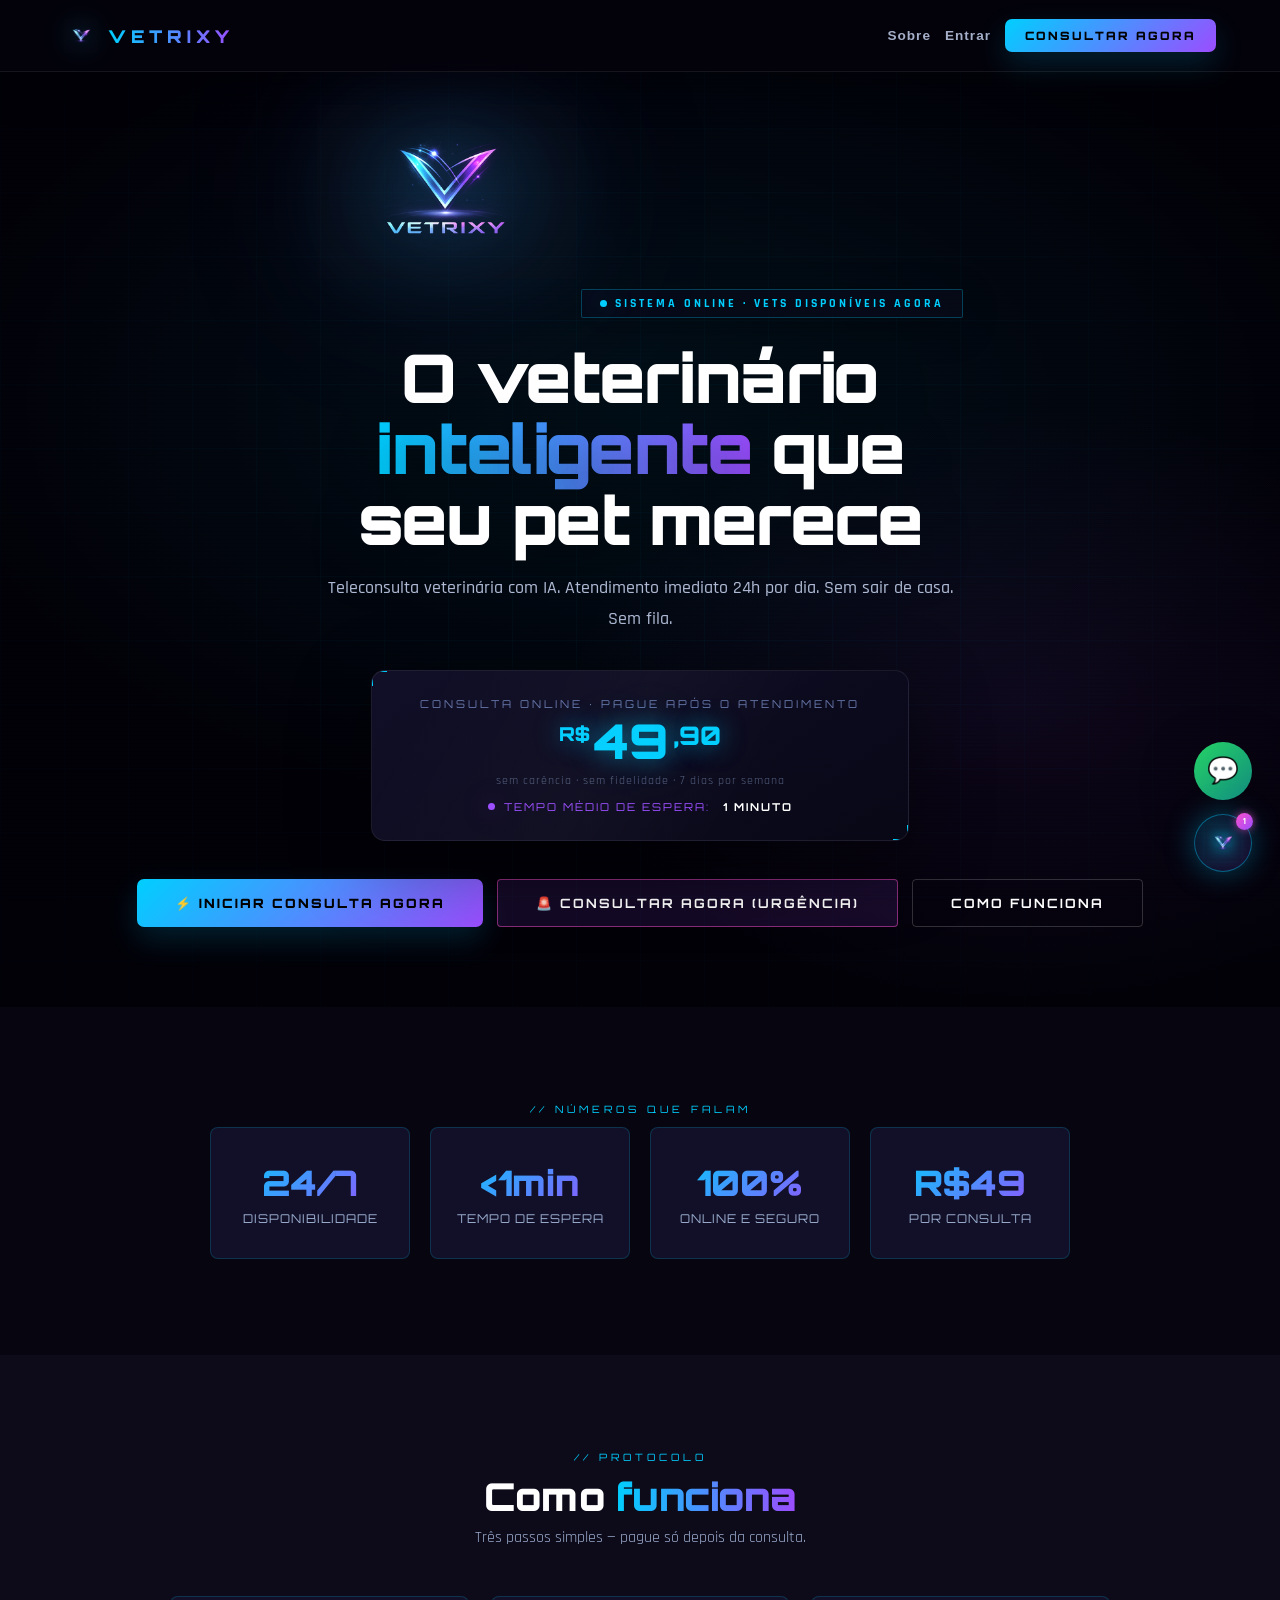
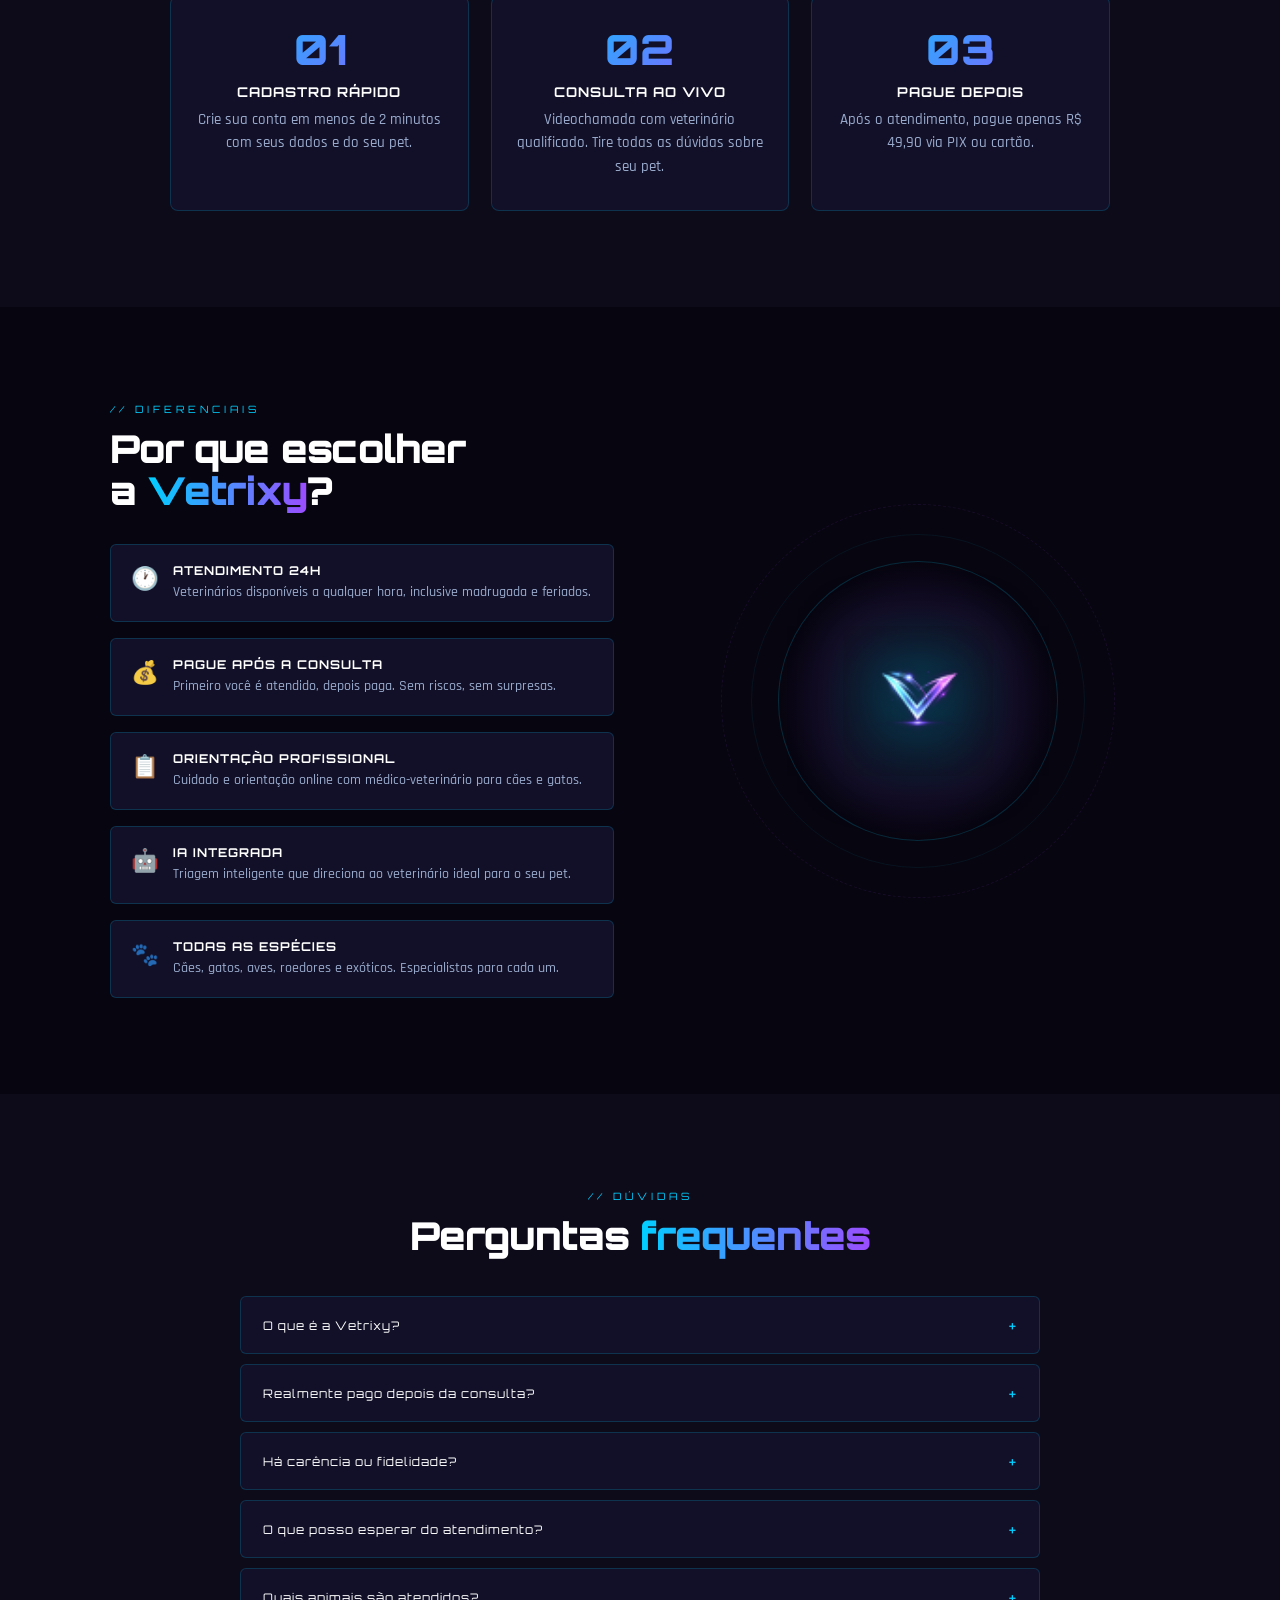
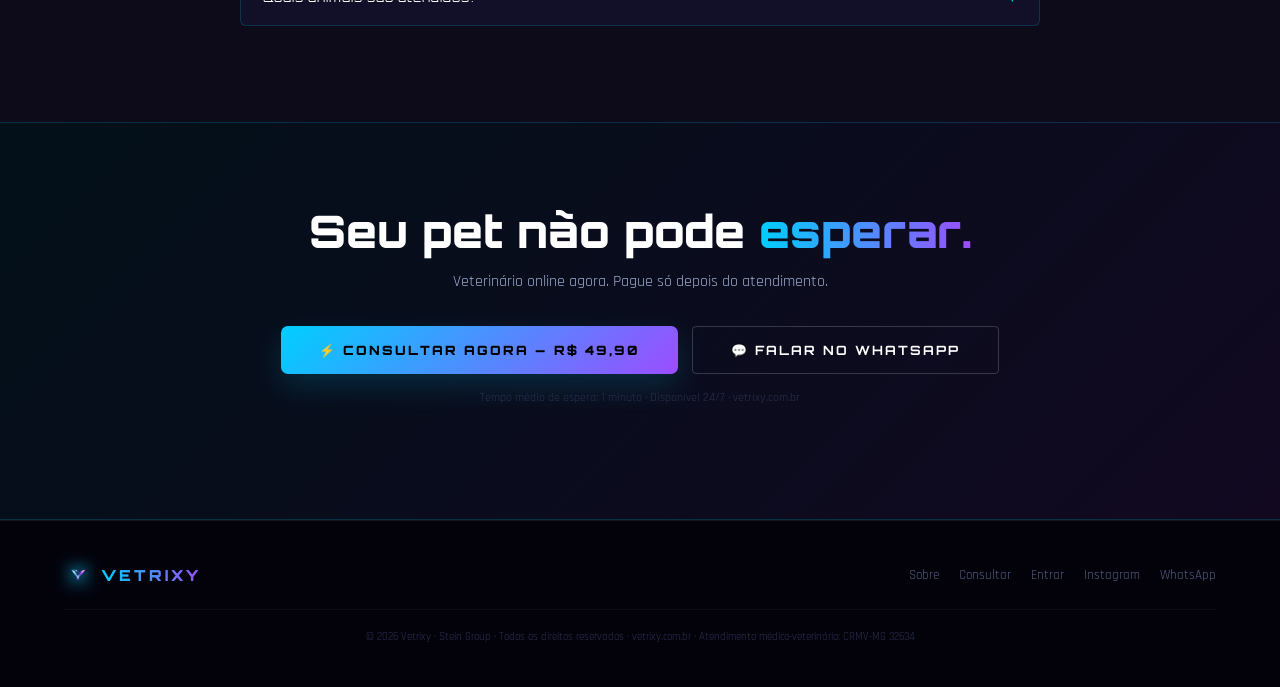
==== commit 0b3bd26b: "Restaurar acesso rápido para consulta urgente" ====
--- a/index.html
+++ b/index.html
@@ -210,6 +210,12 @@
 font-family:'Orbitron',sans-serif;font-weight:700;font-size:.8rem;letter-spacing:2px;
 cursor:pointer;border:1.5px solid rgba(255,255,255,.18);transition:all .25s;display:inline-block;text-decoration:none}
 .btn-ghost:hover{border-color:var(--p);color:var(--p)}
+.urgent-direct{border-color:rgba(255,79,203,.5);color:#fff;background:rgba(155,77,255,.12)}
+.urgent-direct:hover{border-color:var(--pk);color:#fff;background:rgba(155,77,255,.22)}
+.urgent-shortcut{margin:0 0 22px;padding:18px;border:1px solid rgba(255,79,203,.32);border-radius:8px;background:linear-gradient(135deg,rgba(155,77,255,.12),rgba(0,207,255,.06));text-align:center}
+.urgent-shortcut strong{display:block;font-family:'Orbitron',sans-serif;font-size:.78rem;letter-spacing:1px;margin-bottom:6px}
+.urgent-shortcut p{color:#aeb8d8;font-size:.86rem;line-height:1.45;margin-bottom:12px}
+.urgent-shortcut small{display:block;color:#8390b5;font-size:.72rem;line-height:1.4;margin-top:10px}
 
 /* SECTIONS COMMON */
 .sec{padding:86px 5%;position:relative}
@@ -600,6 +606,7 @@
       </div>
       <div class="hero-btns">
         <button class="btn-primary" onclick="goPage('consulta')">⚡ INICIAR CONSULTA AGORA</button>
+        <a class="btn-ghost urgent-direct" href="https://wa.me/553299413473?text=Ol%C3%A1%2C%20preciso%20consultar%20um%20veterin%C3%A1rio%20agora." target="_blank" rel="noopener noreferrer">🚨 CONSULTAR AGORA (URGÊNCIA)</a>
         <button class="btn-ghost" onclick="goPage('sobre')">COMO FUNCIONA</button>
       </div>
     </div>
@@ -699,6 +706,12 @@
     <div class="form-body">
       <div class="form-title">Seus dados</div>
       <div class="form-sub">Informe somente o necessário para iniciarmos seu atendimento pelo WhatsApp.</div>
+      <div class="urgent-shortcut">
+        <strong>PRECISA CONSULTAR AGORA?</strong>
+        <p>Fale direto com a equipe pelo WhatsApp para verificar atendimento com prioridade.</p>
+        <a class="btn-primary" href="https://wa.me/553299413473?text=Ol%C3%A1%2C%20preciso%20consultar%20um%20veterin%C3%A1rio%20agora." target="_blank" rel="noopener noreferrer">🚨 CONSULTAR AGORA (URGÊNCIA)</a>
+        <small>Em risco imediato, procure um serviço veterinário presencial de emergência.</small>
+      </div>
       <div class="field-group"><div class="field"><label>Nome completo</label><input type="text" id="t-nome" placeholder="João Silva" autocomplete="name"></div><div class="field"><label>WhatsApp</label><input type="tel" id="t-tel" placeholder="(11) 99999-9999" maxlength="15" autocomplete="tel"></div></div>
     </div>
     <div class="form-footer"><span class="step-indicator">PASSO 1 DE 4</span><button class="btn-next" onclick="goStep(2)">PRÓXIMO →</button></div>
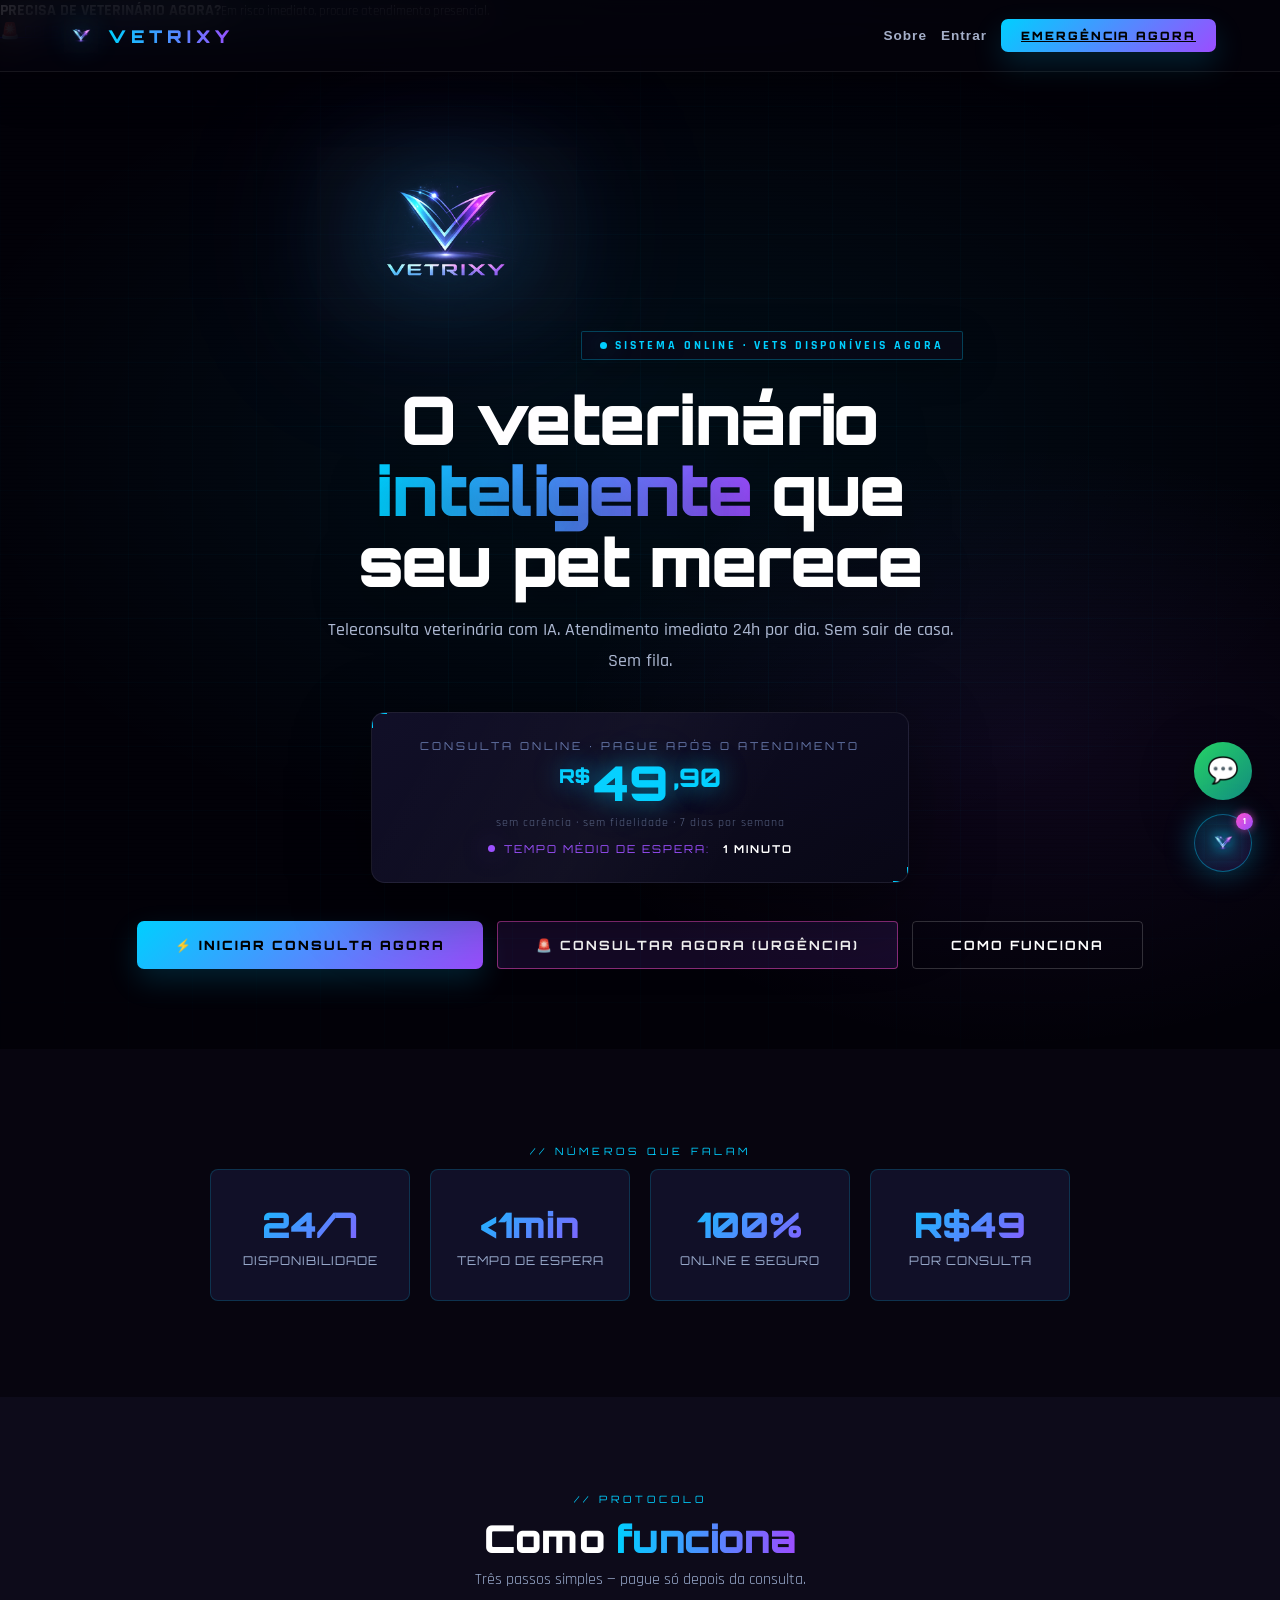
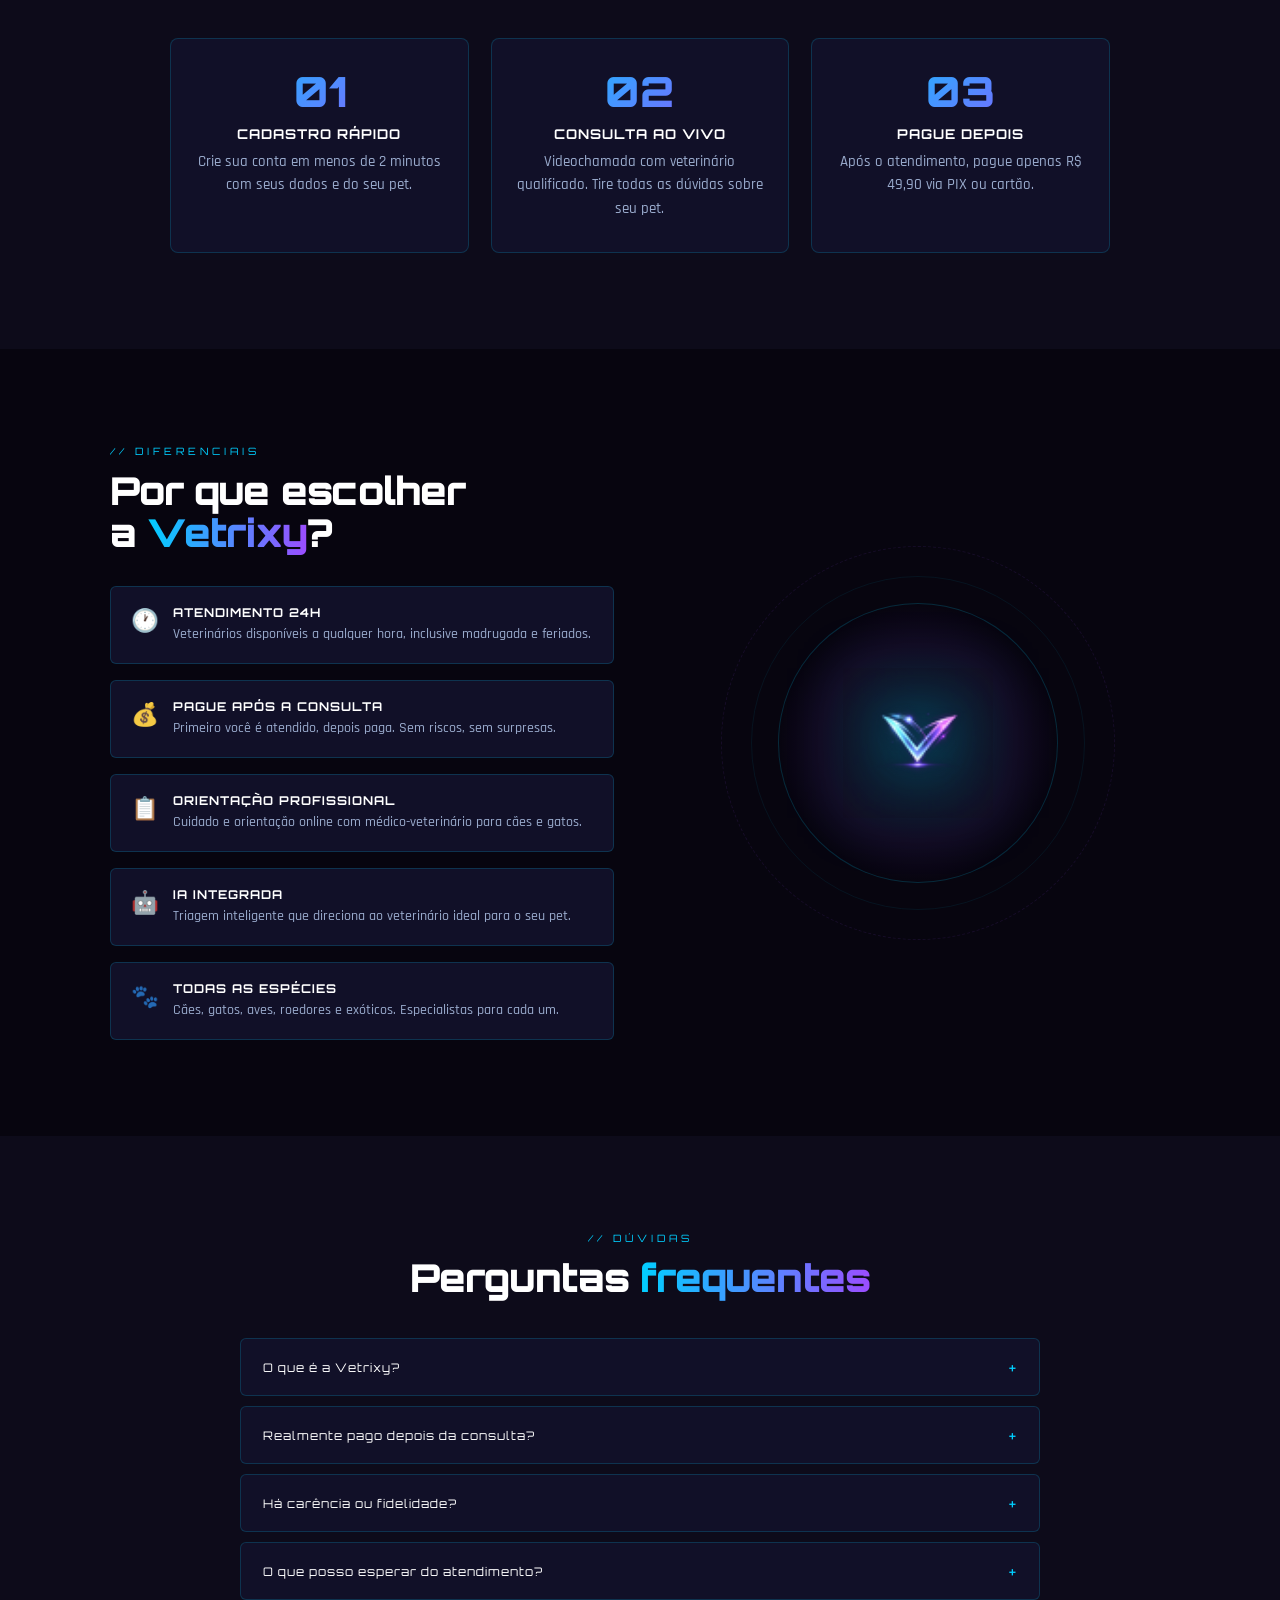
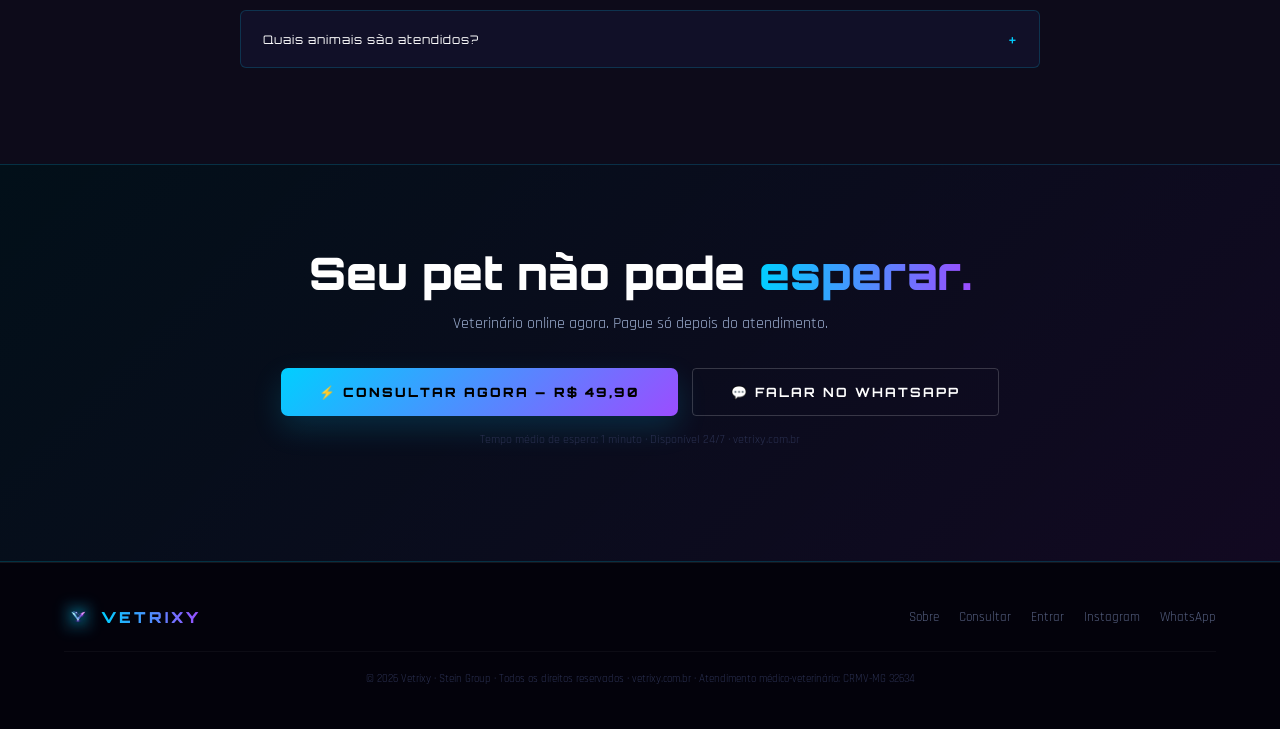
==== commit e673e156: "Destacar consulta de emergência em todos os acessos" ====
--- a/index.html
+++ b/index.html
@@ -549,9 +549,14 @@
   <div class="nav-right">
     <button class="nav-link" onclick="goPage('sobre')">Sobre</button>
     <button class="nav-link" onclick="goPage('login')">Entrar</button>
-    <button class="btn-nav" onclick="goPage('consulta')">CONSULTAR AGORA</button>
+    <a class="btn-nav" href="https://wa.me/553299413473?text=Ol%C3%A1%2C%20preciso%20consultar%20um%20veterin%C3%A1rio%20agora." target="_blank" rel="noopener noreferrer">EMERGÊNCIA AGORA</a>
   </div>
 </nav>
+
+<div class="emergency-fixed" role="complementary" aria-label="Consulta veterinária urgente">
+  <div><strong>PRECISA DE VETERINÁRIO AGORA?</strong><small>Em risco imediato, procure atendimento presencial.</small></div>
+  <a href="https://wa.me/553299413473?text=Ol%C3%A1%2C%20preciso%20consultar%20um%20veterin%C3%A1rio%20agora." target="_blank" rel="noopener noreferrer">🚨 CONSULTAR AGORA</a>
+</div>
 
 <!-- ══ WA FLOAT ══ -->
 
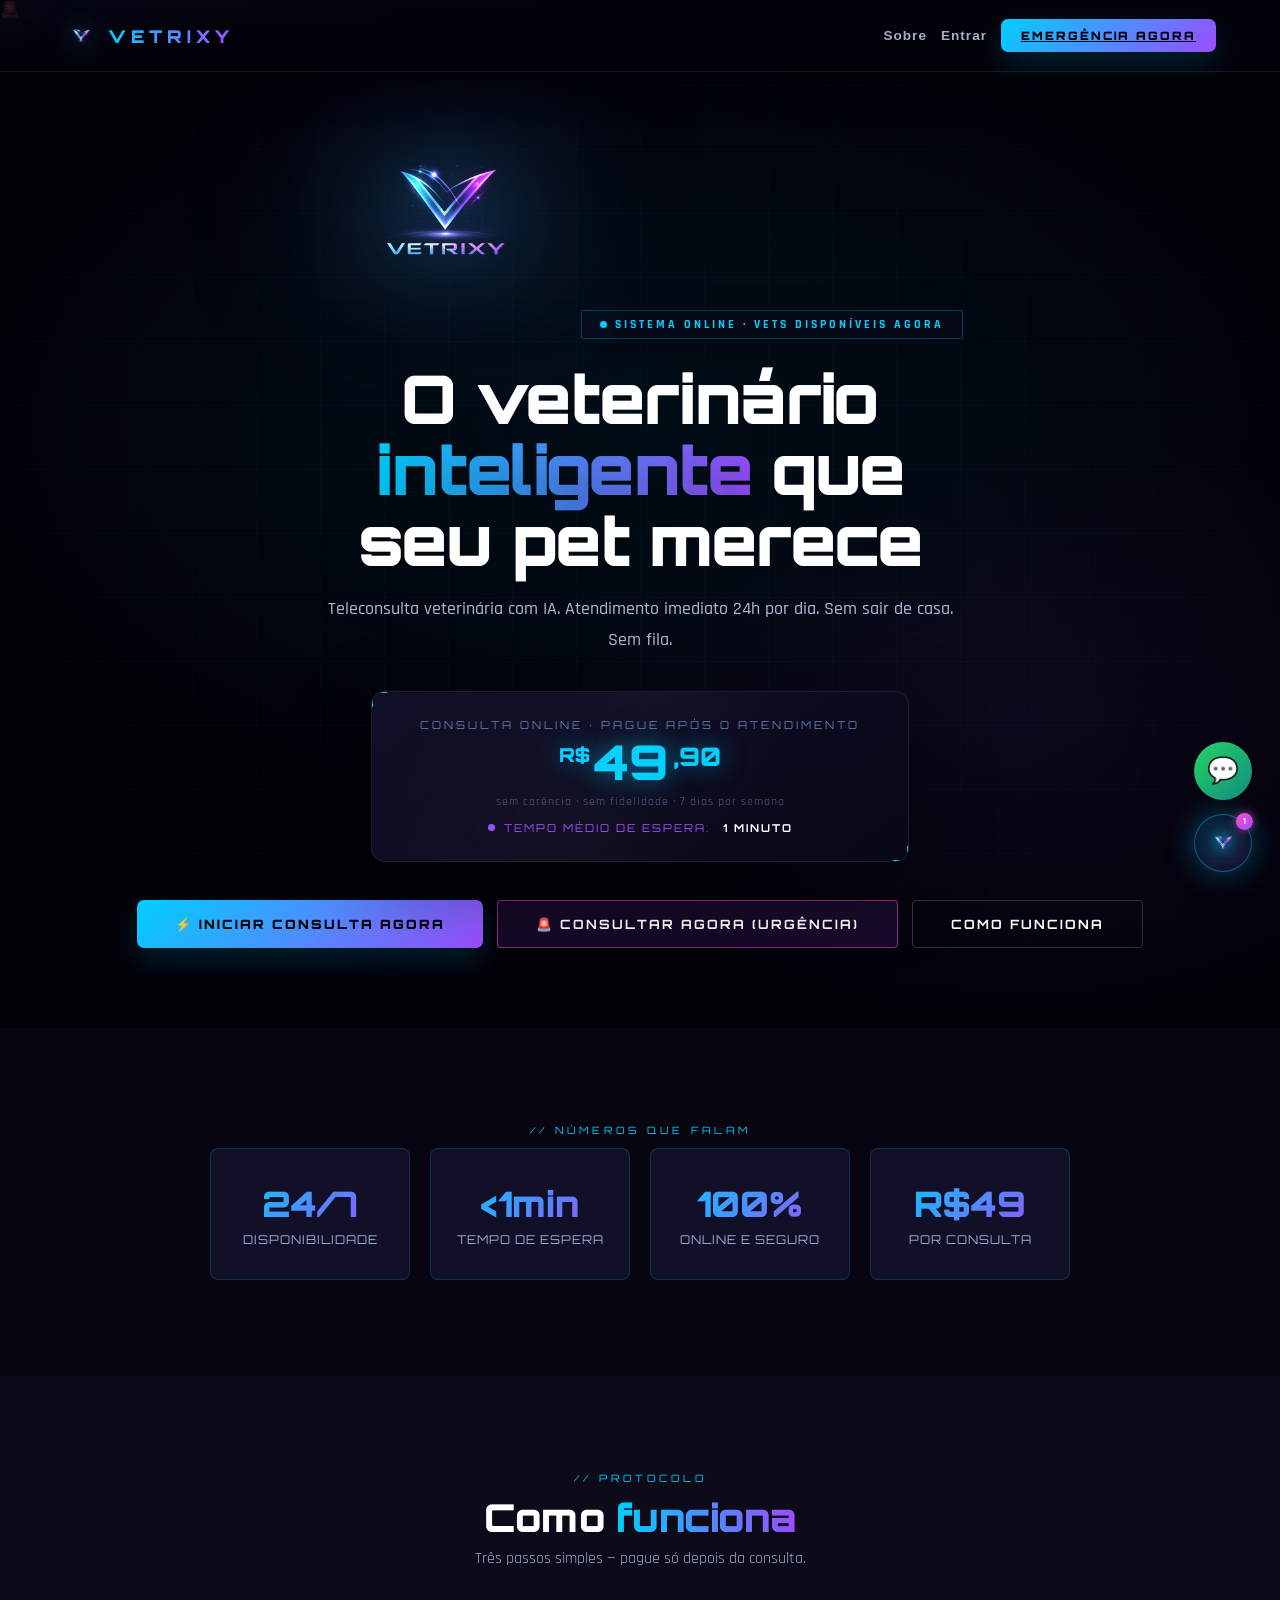
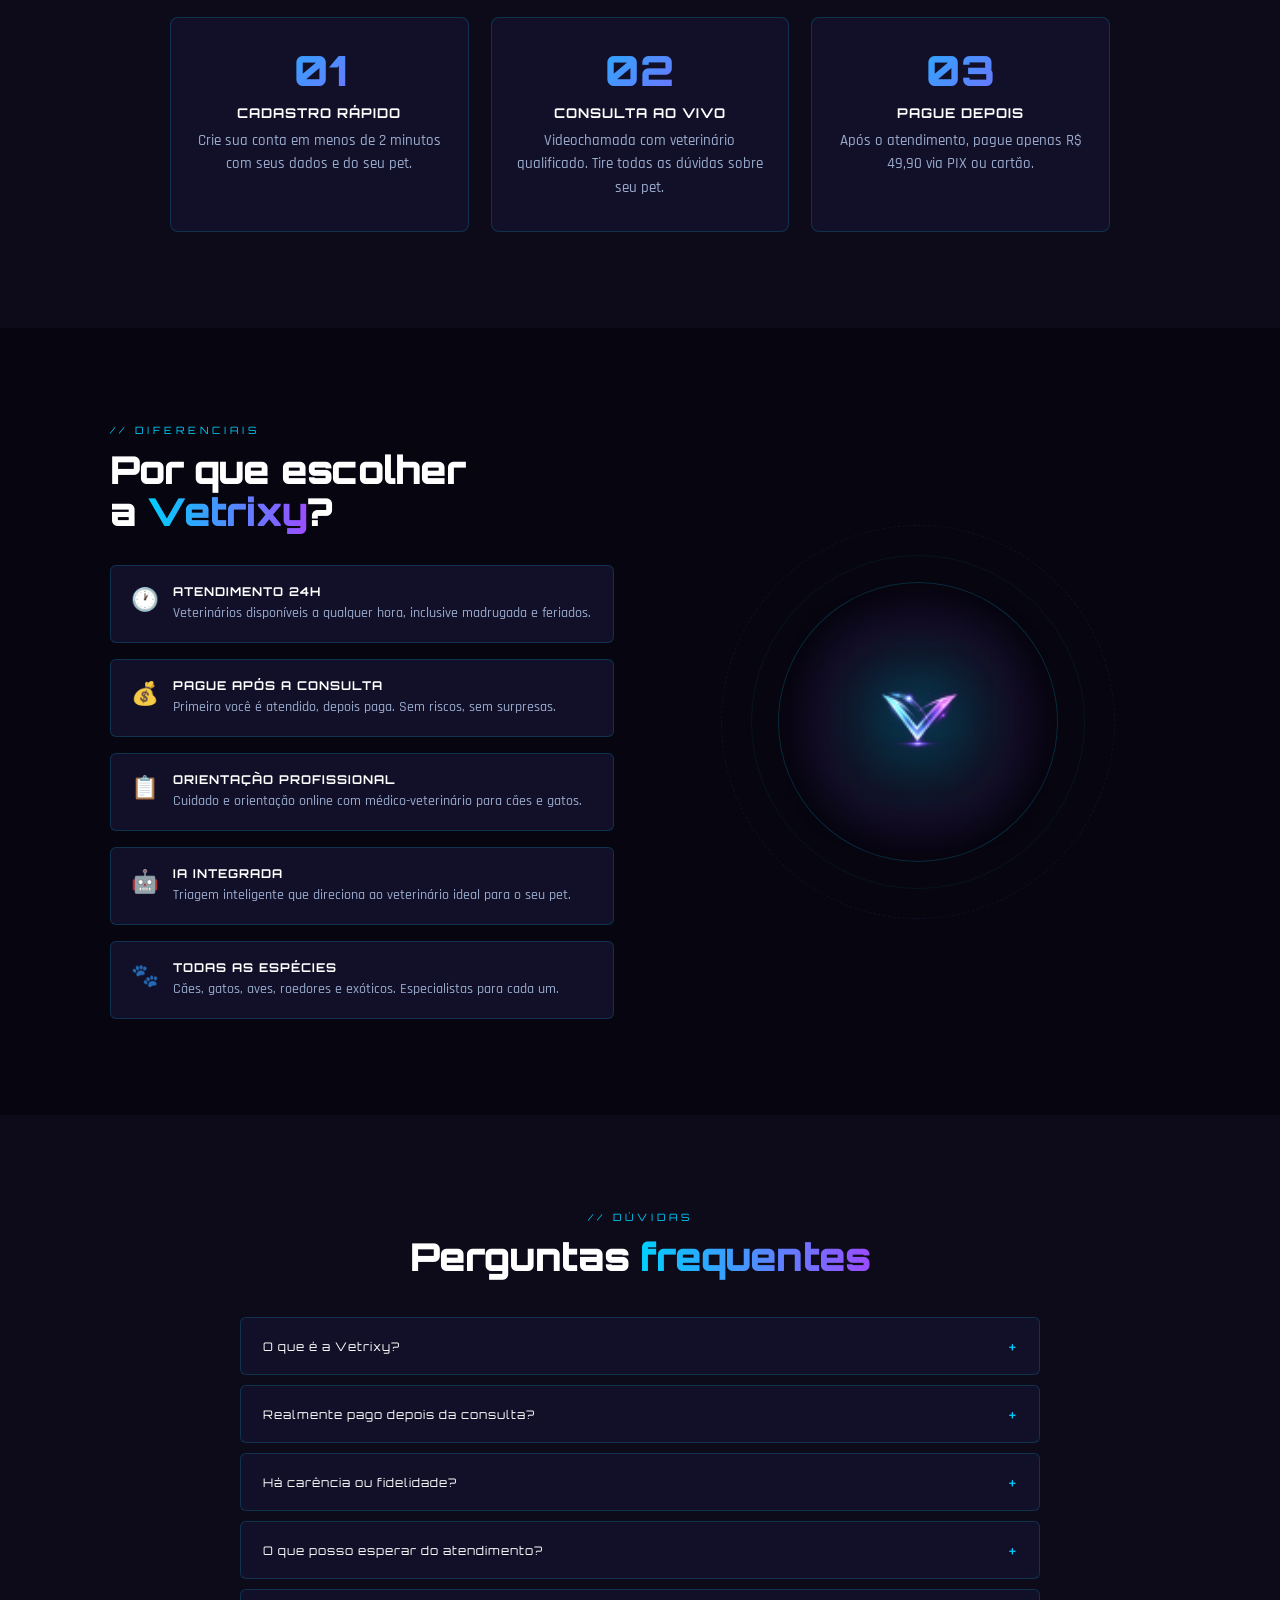
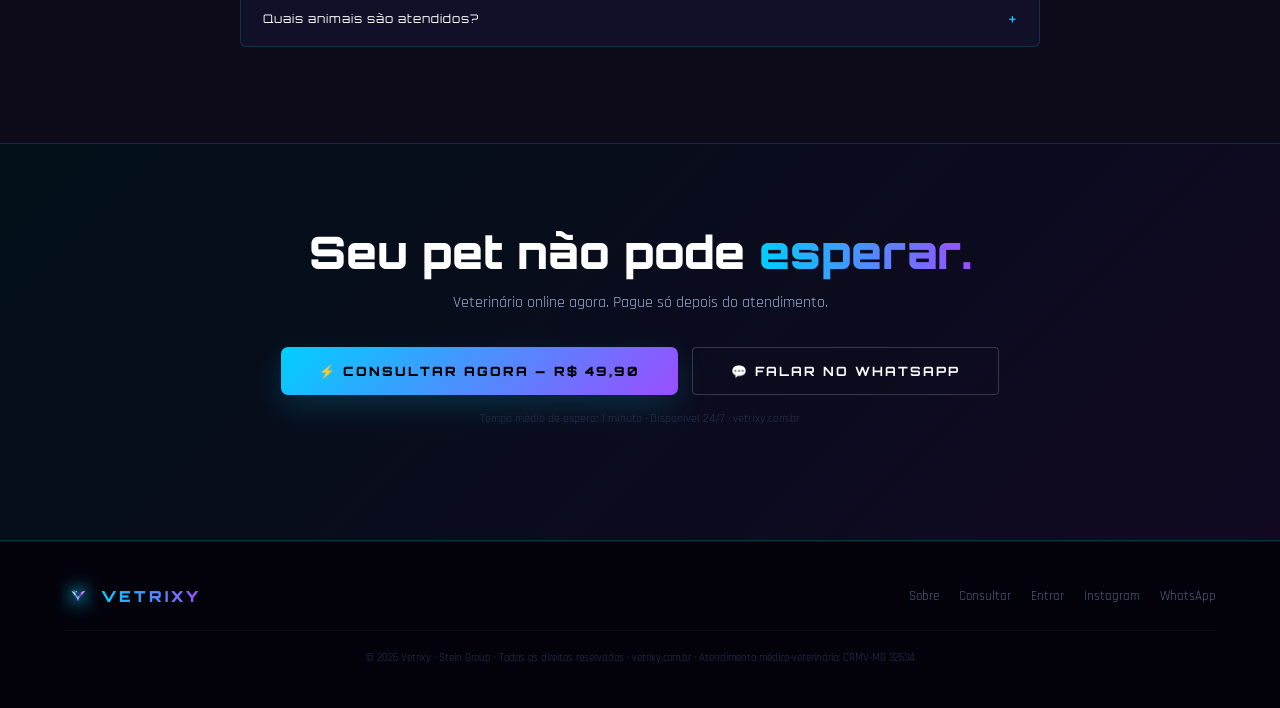
==== commit 24d27934: "Restaura triagem com agendar ou consultar agora" ====
--- a/index.html
+++ b/index.html
@@ -291,6 +291,11 @@
 .step-num{display:block;font-size:.95rem;font-weight:900;margin-bottom:3px;color:#fff}
 .step-tab.active .step-num{color:var(--c)}
 .step-tab.done .step-num{color:var(--p)}
+.flow-switch{display:grid;grid-template-columns:1fr 1fr;gap:10px;padding:18px 30px;border-bottom:1px solid var(--border);background:rgba(0,207,255,.025)}
+.flow-option{appearance:none;text-align:left;padding:14px;border:1px solid rgba(0,207,255,.18);border-radius:8px;background:#0a0815;color:#b8c3e0;cursor:pointer;font-family:'Rajdhani',sans-serif;transition:.2s}
+.flow-option:hover,.flow-option.active{border-color:var(--c);background:rgba(0,207,255,.09);color:#fff;box-shadow:0 0 18px rgba(0,207,255,.12)}
+.flow-option span{display:inline-block;color:var(--c);margin-right:7px;font-size:1rem}.flow-option strong{font-family:'Orbitron',sans-serif;font-size:.69rem;letter-spacing:.5px}.flow-option small{display:block;margin-top:6px;color:#93a1c4;font-size:.75rem;line-height:1.2}
+@media(max-width:480px){.flow-switch{padding:14px;gap:7px}.flow-option{padding:11px}.flow-option strong{font-size:.6rem}.flow-option small{font-size:.67rem}}
 .form-body{padding:30px 30px 22px}
 .form-title{font-family:'Orbitron',sans-serif;font-weight:900;font-size:1.1rem;color:#fff;margin-bottom:5px;letter-spacing:1px}
 .form-sub{font-size:.95rem;color:#99aacc;margin-bottom:24px;font-weight:500}
@@ -553,9 +558,7 @@
   </div>
 </nav>
 
-<div class="emergency-fixed" role="complementary" aria-label="Consulta veterinária urgente">
-  <div><strong>PRECISA DE VETERINÁRIO AGORA?</strong><small>Em risco imediato, procure atendimento presencial.</small></div>
-  <a href="https://wa.me/553299413473?text=Ol%C3%A1%2C%20preciso%20consultar%20um%20veterin%C3%A1rio%20agora." target="_blank" rel="noopener noreferrer">🚨 CONSULTAR AGORA</a>
+<a href="https://wa.me/553299413473?text=Ol%C3%A1%2C%20preciso%20consultar%20um%20veterin%C3%A1rio%20agora." target="_blank" rel="noopener noreferrer">🚨 CONSULTAR AGORA</a>
 </div>
 
 <!-- ══ WA FLOAT ══ -->
@@ -707,16 +710,15 @@
       </div>
 
 
+  <div class="flow-switch" role="tablist" aria-label="Quando você precisa da consulta">
+    <button class="flow-option active" type="button" role="tab" aria-selected="true" data-consult-flow="agendado" onclick="setConsultFlow('agendado')"><span>▦</span><strong>Agendar consulta</strong><small>Escolher data e horário</small></button>
+    <button class="flow-option" type="button" role="tab" aria-selected="false" data-consult-flow="agora" onclick="setConsultFlow('agora')"><span>◉</span><strong>Consultar agora</strong><small>Entrar na fila de prioridade</small></button>
+  </div>
+
   <div id="step1">
     <div class="form-body">
       <div class="form-title">Seus dados</div>
       <div class="form-sub">Informe somente o necessário para iniciarmos seu atendimento pelo WhatsApp.</div>
-      <div class="urgent-shortcut">
-        <strong>PRECISA CONSULTAR AGORA?</strong>
-        <p>Fale direto com a equipe pelo WhatsApp para verificar atendimento com prioridade.</p>
-        <a class="btn-primary" href="https://wa.me/553299413473?text=Ol%C3%A1%2C%20preciso%20consultar%20um%20veterin%C3%A1rio%20agora." target="_blank" rel="noopener noreferrer">🚨 CONSULTAR AGORA (URGÊNCIA)</a>
-        <small>Em risco imediato, procure um serviço veterinário presencial de emergência.</small>
-      </div>
       <div class="field-group"><div class="field"><label>Nome completo</label><input type="text" id="t-nome" placeholder="João Silva" autocomplete="name"></div><div class="field"><label>WhatsApp</label><input type="tel" id="t-tel" placeholder="(11) 99999-9999" maxlength="15" autocomplete="tel"></div></div>
     </div>
     <div class="form-footer"><span class="step-indicator">PASSO 1 DE 4</span><button class="btn-next" onclick="goStep(2)">PRÓXIMO →</button></div>
@@ -1183,10 +1185,17 @@
   // masks
   document.getElementById('t-tel').addEventListener('input',function(){let v=this.value.replace(/\D/g,'');v=v.replace(/(\d{2})(\d)/,'($1) $2');v=v.replace(/(\d{5})(\d)/,'$1-$2');this.value=v;});
 }
+let consultFlow='agendado';
+function setConsultFlow(flow){
+  consultFlow=flow==='agora'?'agora':'agendado';
+  document.querySelectorAll('[data-consult-flow]').forEach(button=>{const active=button.dataset.consultFlow===consultFlow;button.classList.toggle('active',active);button.setAttribute('aria-selected',String(active));});
+  document.getElementById('tab3').style.display=consultFlow==='agora'?'none':'';
+}
 function selSp(el,name){document.querySelectorAll('.species-btn').forEach(b=>b.classList.remove('selected'));el.classList.add('selected');state.species=name;}
 function goStep(n){
+  if(n===3&&consultFlow==='agora')n=4;
   if(n===2){const nm=document.getElementById('t-nome').value.trim();const tel=document.getElementById('t-tel').value.trim();if(!nm||!tel){alert('Preencha nome e WhatsApp.');return;}}
-  if(n===4){document.getElementById('s-tutor').textContent=document.getElementById('t-nome').value||'—';document.getElementById('s-pet').textContent=document.getElementById('p-nome').value||'—';document.getElementById('s-esp').textContent=state.species||'—';const m=document.getElementById('p-sint').value;document.getElementById('s-mot').textContent=m?m.substring(0,50)+'…':'—';document.getElementById('s-hor').textContent=(state.date&&state.time)?state.date+' às '+state.time:'—';}
+  if(n===4){document.getElementById('s-tutor').textContent=document.getElementById('t-nome').value||'—';document.getElementById('s-pet').textContent=document.getElementById('p-nome').value||'—';document.getElementById('s-esp').textContent=state.species||'—';const m=document.getElementById('p-sint').value;document.getElementById('s-mot').textContent=m?m.substring(0,50)+'…':'—';document.getElementById('s-hor').textContent=consultFlow==='agora'?'Consultar agora — fila de prioridade':((state.date&&state.time)?state.date+' às '+state.time:'—');}
   [1,2,3,4].forEach(i=>document.getElementById('step'+i).style.display='none');
   document.getElementById('step'+n).style.display='block';
   ['tab1','tab2','tab3','tab4'].forEach((id,i)=>{const tab=document.getElementById(id);tab.className='step-tab';if(i+1<n)tab.classList.add('done');else if(i+1===n)tab.classList.add('active');});
@@ -1206,12 +1215,12 @@
     `🐾 *Pet:* ${pet} (${state.species||'—'})\n`+
     `📋 *Motivo:* ${sint||'—'}\n`+
     `⚠️ *Urgência:* ${urg||'—'}\n`+
-    `📅 *Horário:* ${state.date} às ${state.time||'—'}\n`+
+    `📅 *Modalidade:* ${consultFlow==='agora'?'CONSULTAR AGORA — FILA DE PRIORIDADE':state.date+' às '+(state.time||'—')}\n`+
     `📹 *Tipo:* ${tipo||'—'}\n\n`+
     `💰 Pagamento após o atendimento: R$ 49,90`
   );
   const waUrl=`https://wa.me/${WA_NUM}?text=${msg}`;
-  document.getElementById('success-detail').innerHTML=`<div style="font-family:Orbitron,sans-serif;font-size:.66rem;letter-spacing:2px;color:var(--c);margin-bottom:12px">DETALHES</div><div style="font-size:.9rem;color:#ccd6ff;line-height:2;font-weight:500">👤 Tutor: <strong style="color:#fff">${escapeHtml(nome)}</strong><br>🐾 Pet: <strong style="color:#fff">${escapeHtml(pet||'—')}</strong><br>📅 Horário: <strong style="color:#fff">${escapeHtml(state.date)} às ${escapeHtml(state.time||'—')}</strong><br>💰 Pague após a consulta: <strong style="color:var(--c)">R$ 49,90</strong></div>`;
+  document.getElementById('success-detail').innerHTML=`<div style="font-family:Orbitron,sans-serif;font-size:.66rem;letter-spacing:2px;color:var(--c);margin-bottom:12px">DETALHES</div><div style="font-size:.9rem;color:#ccd6ff;line-height:2;font-weight:500">👤 Tutor: <strong style="color:#fff">${escapeHtml(nome)}</strong><br>🐾 Pet: <strong style="color:#fff">${escapeHtml(pet||'—')}</strong><br>📅 Modalidade: <strong style="color:#fff">${escapeHtml(consultFlow==='agora'?'Consultar agora — fila de prioridade':state.date+' às '+(state.time||'—'))}</strong><br>💰 Pague após a consulta: <strong style="color:var(--c)">R$ 49,90</strong></div>`;
   document.getElementById('wa-confirm-btn').href=waUrl;
   [1,2,3,4].forEach(i=>document.getElementById('step'+i).style.display='none');
   document.getElementById('success-screen').style.display='block';
--- a/professional-landing.css
+++ b/professional-landing.css
@@ -52,3 +52,10 @@
   nav{padding-left:10px;padding-right:10px}.nav-logo img{width:27px;height:27px}.nav-brand{font-size:.78rem;letter-spacing:2px}.nav-right{gap:2px}.nav-link{padding:7px 3px;font-size:.68rem}.btn-nav{padding:8px 7px;font-size:.45rem}
   .hero{padding-left:12px;padding-right:12px}.hero h1{font-size:1.86rem}.species-grid{grid-template-columns:repeat(2,minmax(0,1fr))}.p-stats{grid-template-columns:1fr}.pets-grid{grid-template-columns:1fr}
 }
+
+
+/* Atalho de urgência sempre visível para preservar a conversão */
+.emergency-fixed{position:fixed;left:50%;bottom:16px;z-index:490;display:flex;align-items:center;gap:16px;width:min(calc(100% - 32px),620px);transform:translateX(-50%);padding:12px 12px 12px 16px;border:1px solid rgba(255,79,203,.55);border-radius:12px;background:rgba(9,6,24,.96);box-shadow:0 18px 55px rgba(0,0,0,.62),0 0 28px rgba(155,77,255,.2);backdrop-filter:blur(16px)}
+.emergency-fixed>div{display:flex;min-width:0;flex:1;flex-direction:column}.emergency-fixed strong{font-family:'Orbitron',sans-serif;font-size:.68rem;letter-spacing:1px;color:#fff}.emergency-fixed small{margin-top:2px;color:#aeb8d8;font-size:.68rem;line-height:1.3}
+.emergency-fixed a{flex-shrink:0;border-radius:7px;padding:11px 15px;background:linear-gradient(135deg,#ff4fcb,#9b4dff);color:#fff;font-family:'Orbitron',sans-serif;font-size:.62rem;font-weight:900;letter-spacing:.8px;text-decoration:none;box-shadow:0 8px 24px rgba(155,77,255,.32)}
+@media(max-width:620px){.emergency-fixed{bottom:8px;gap:9px;width:calc(100% - 16px);padding:9px 9px 9px 11px}.emergency-fixed strong{font-size:.56rem;letter-spacing:.5px}.emergency-fixed small{font-size:.58rem}.emergency-fixed a{padding:10px 10px;font-size:.54rem;letter-spacing:.35px}#chat-btn{bottom:84px}#wa-float{bottom:150px}}
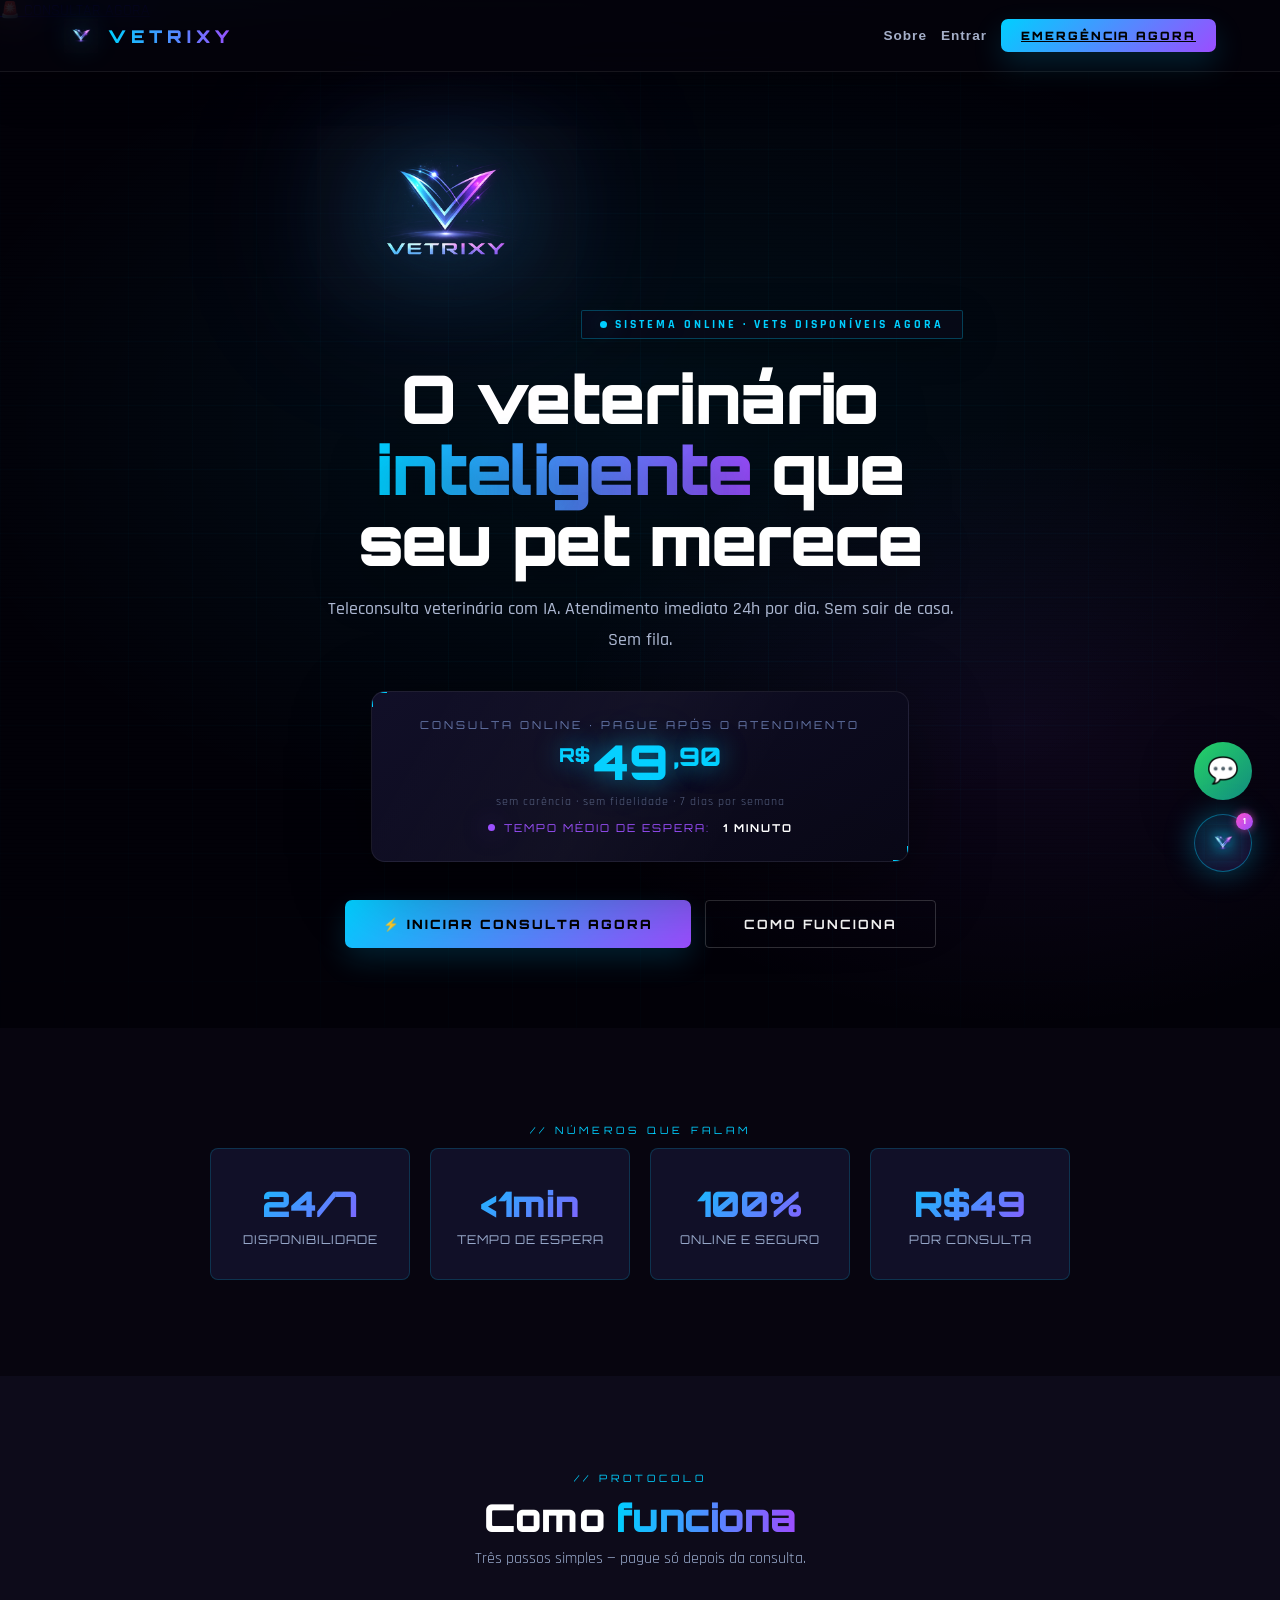
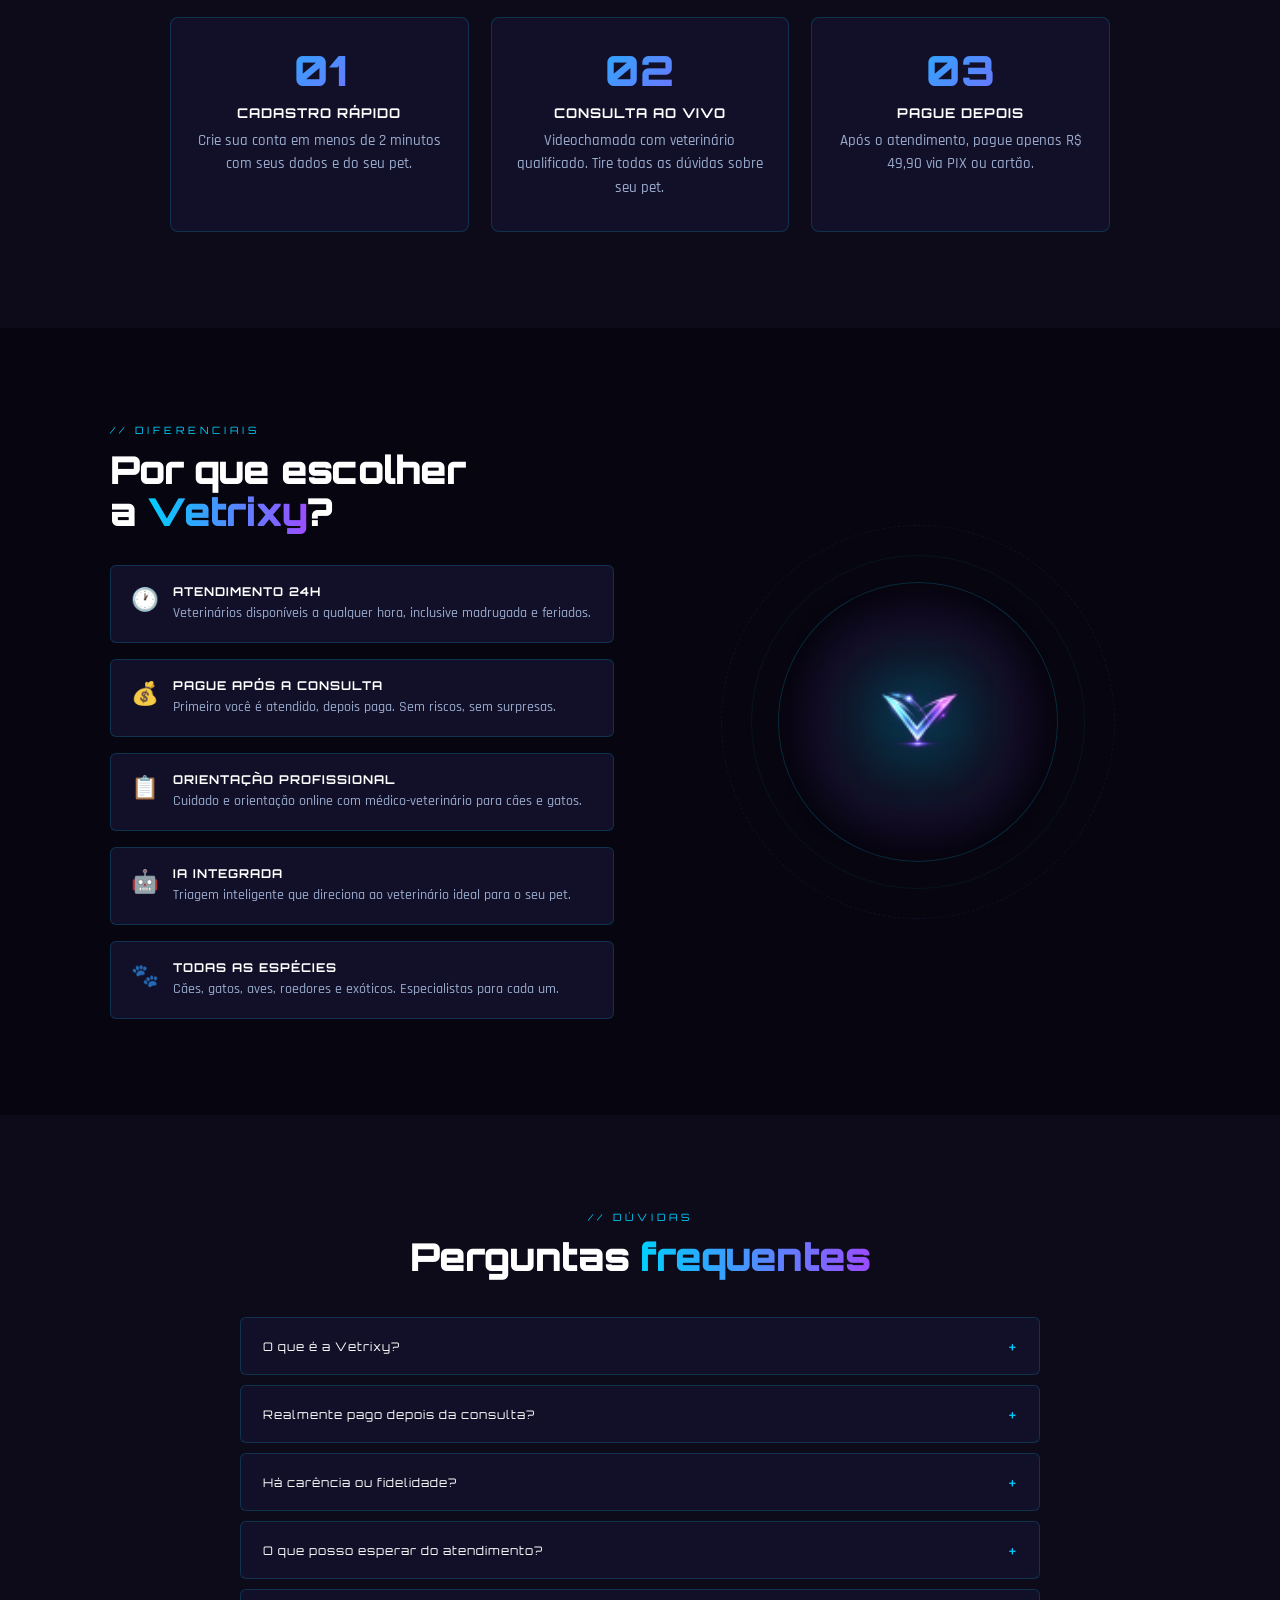
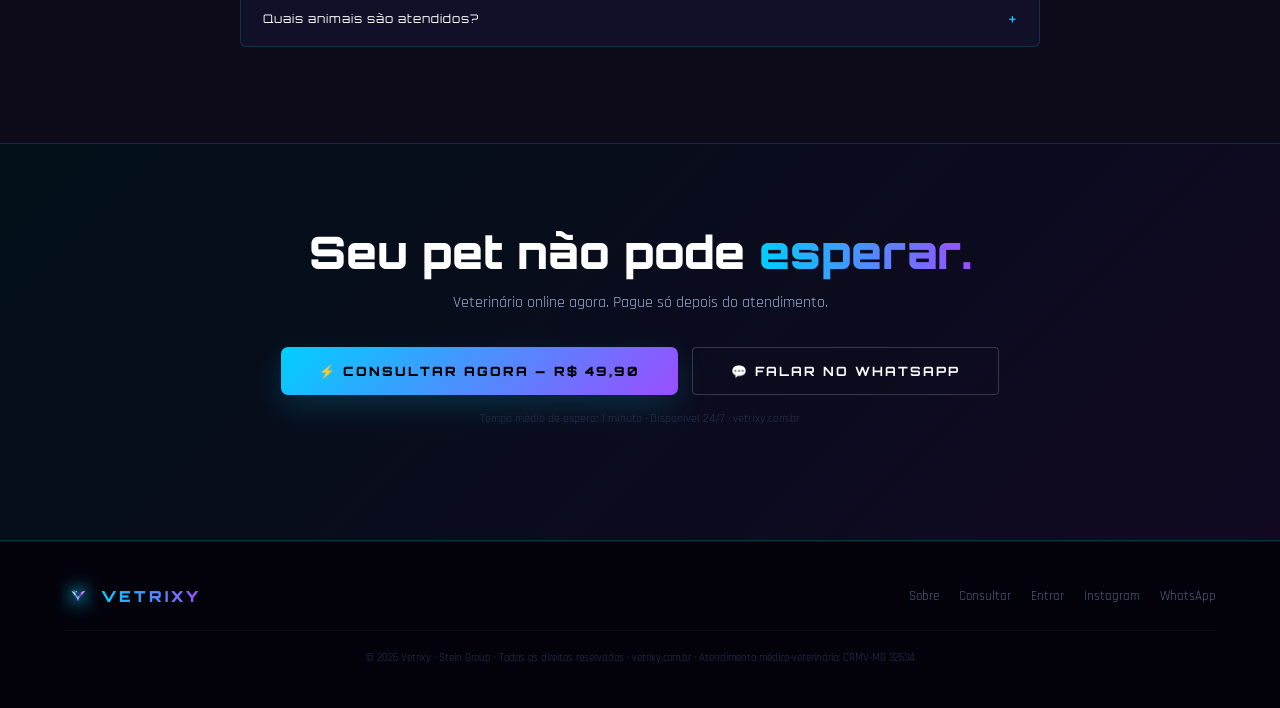
==== commit d57d7615: "Mantém urgência no topo e na triagem" ====
--- a/index.html
+++ b/index.html
@@ -614,7 +614,6 @@
       </div>
       <div class="hero-btns">
         <button class="btn-primary" onclick="goPage('consulta')">⚡ INICIAR CONSULTA AGORA</button>
-        <a class="btn-ghost urgent-direct" href="https://wa.me/553299413473?text=Ol%C3%A1%2C%20preciso%20consultar%20um%20veterin%C3%A1rio%20agora." target="_blank" rel="noopener noreferrer">🚨 CONSULTAR AGORA (URGÊNCIA)</a>
         <button class="btn-ghost" onclick="goPage('sobre')">COMO FUNCIONA</button>
       </div>
     </div>
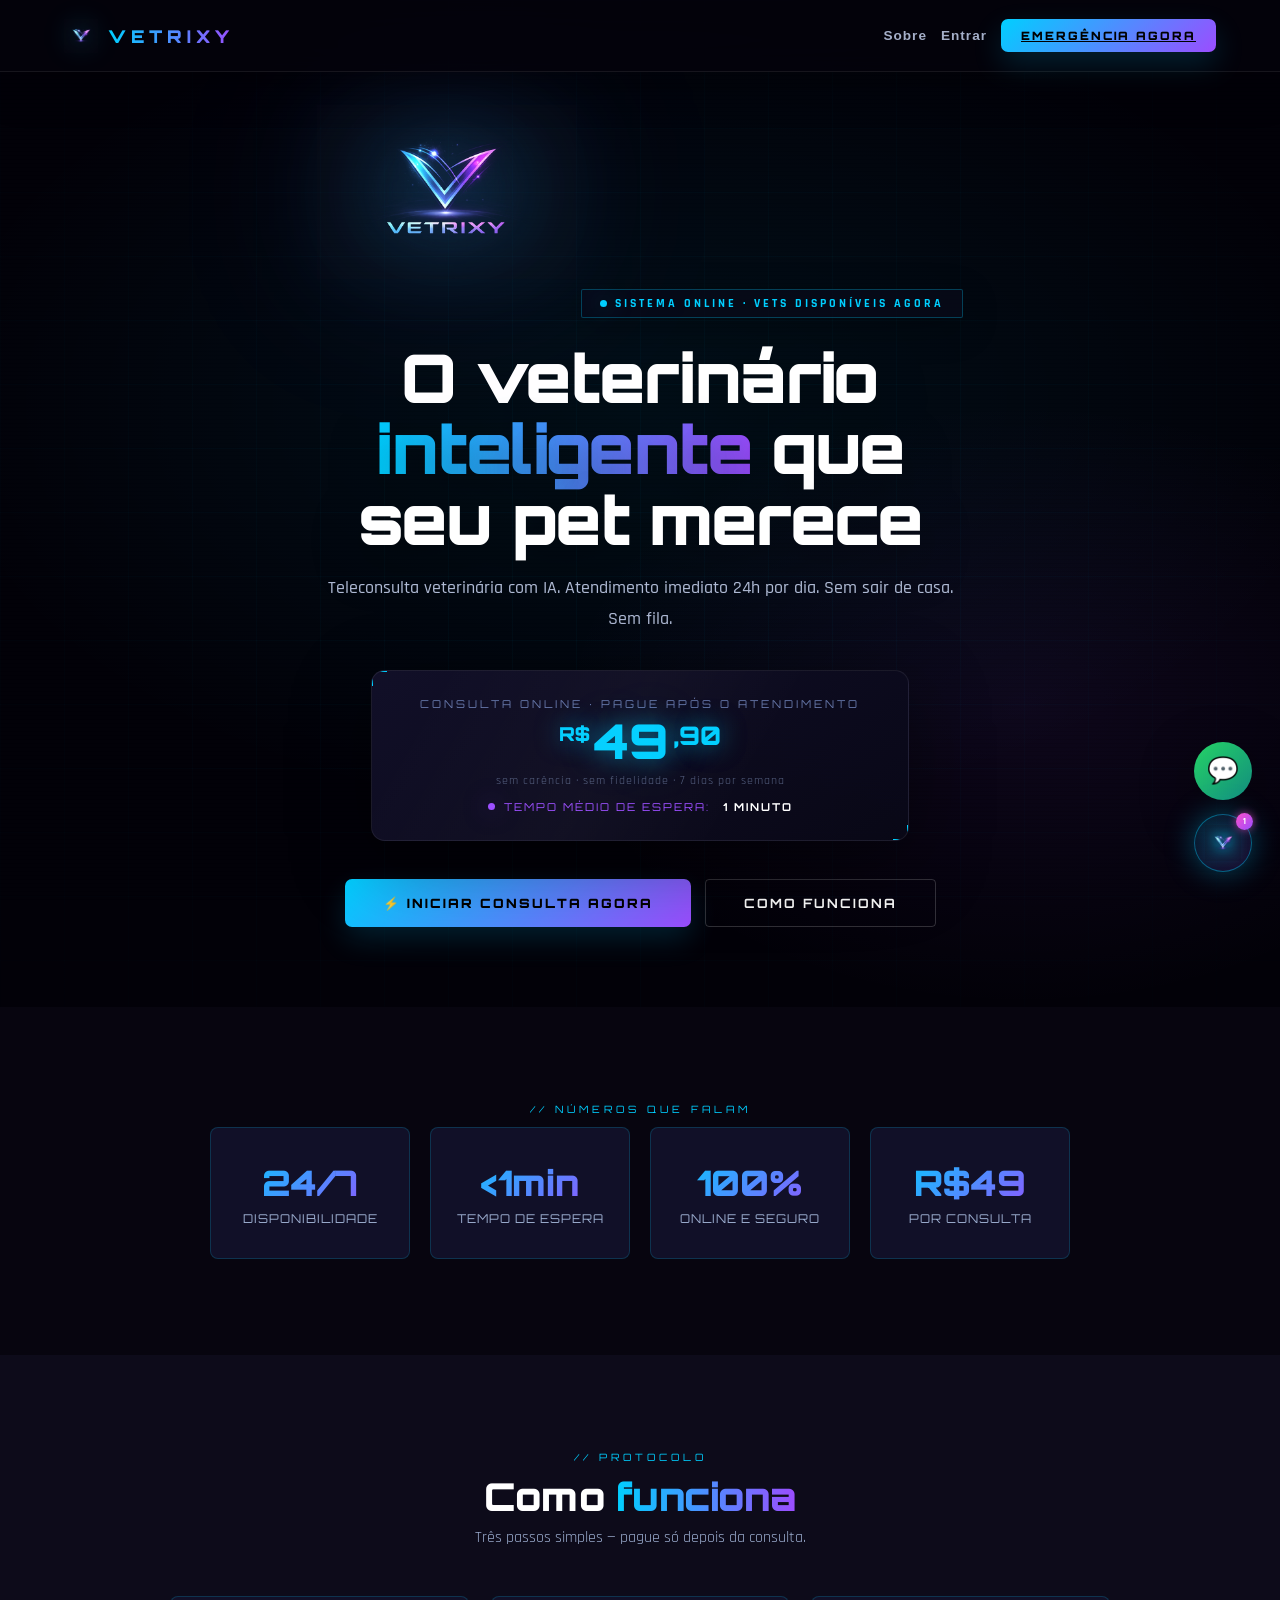
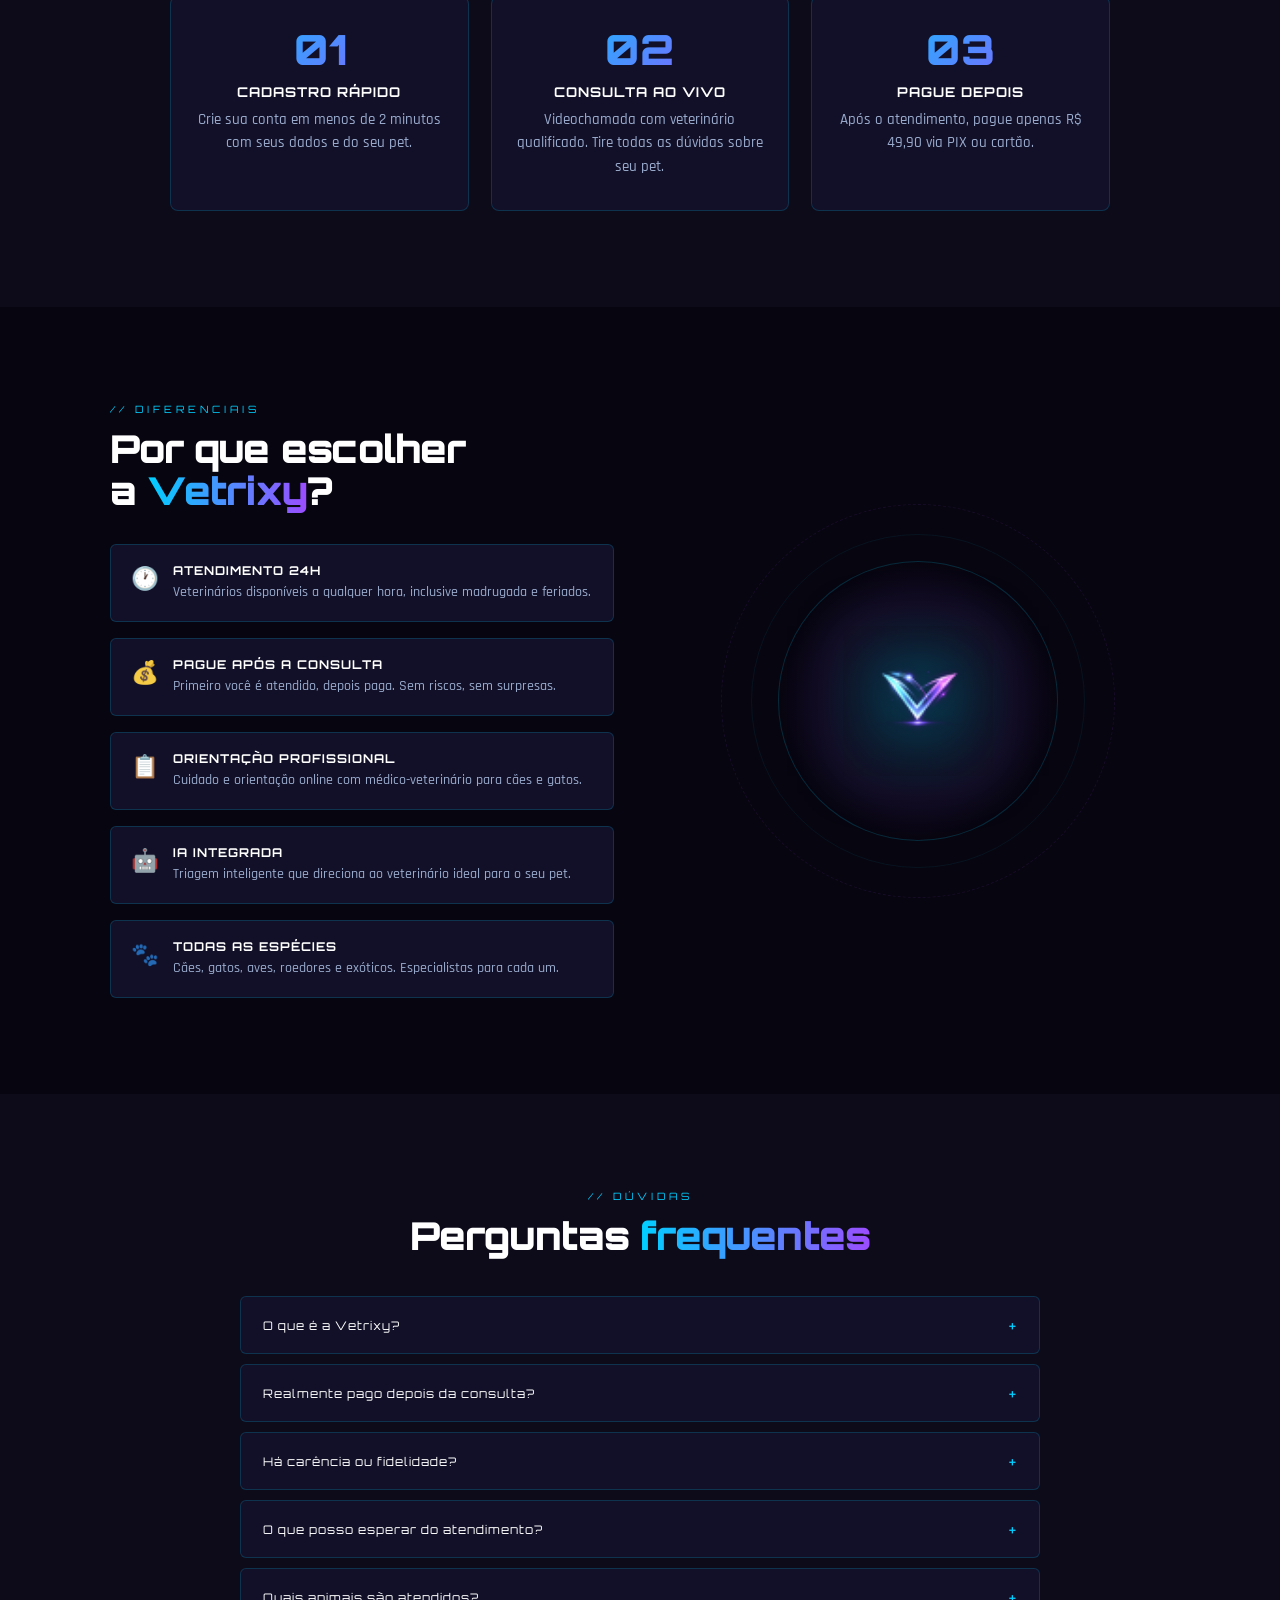
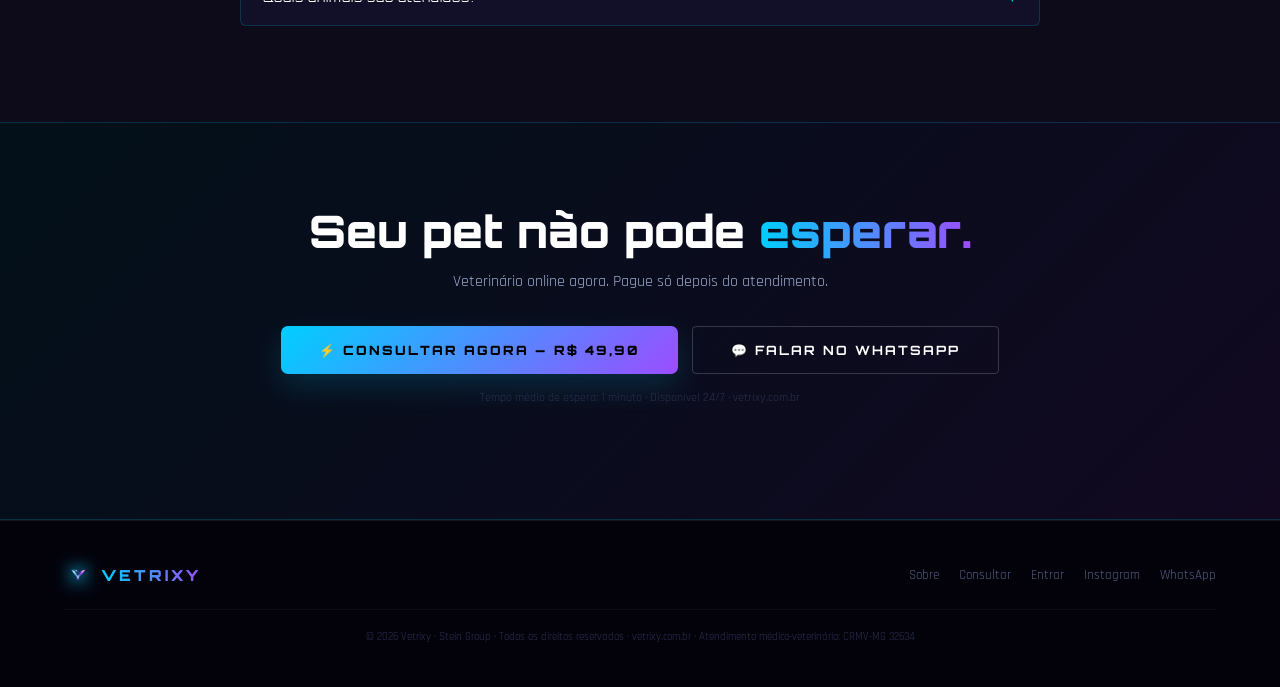
==== commit b2d73135: "Remove atalho residual de urgência" ====
--- a/index.html
+++ b/index.html
@@ -558,9 +558,6 @@
   </div>
 </nav>
 
-<a href="https://wa.me/553299413473?text=Ol%C3%A1%2C%20preciso%20consultar%20um%20veterin%C3%A1rio%20agora." target="_blank" rel="noopener noreferrer">🚨 CONSULTAR AGORA</a>
-</div>
-
 <!-- ══ WA FLOAT ══ -->
 
 <a id="wa-float" href="https://wa.me/553299413473" target="_blank" rel="noopener noreferrer" title="Falar no WhatsApp">💬</a>
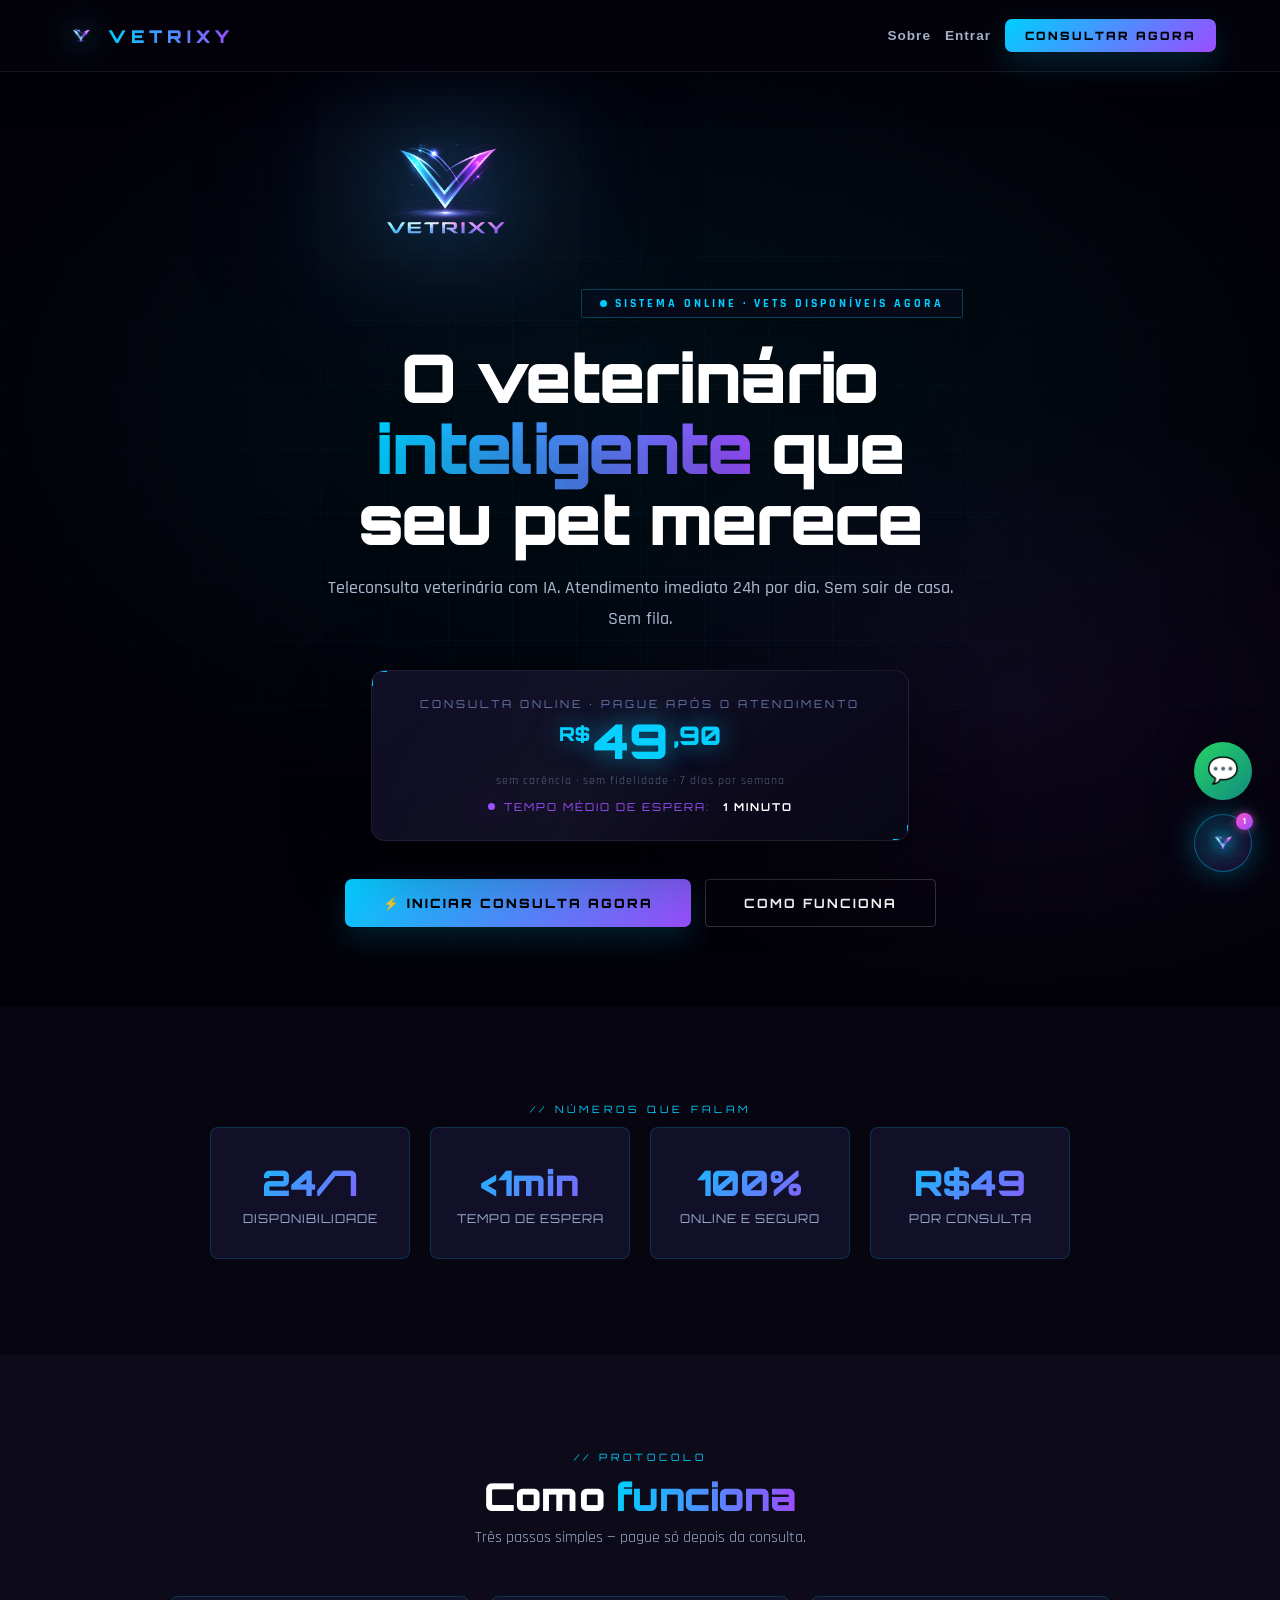
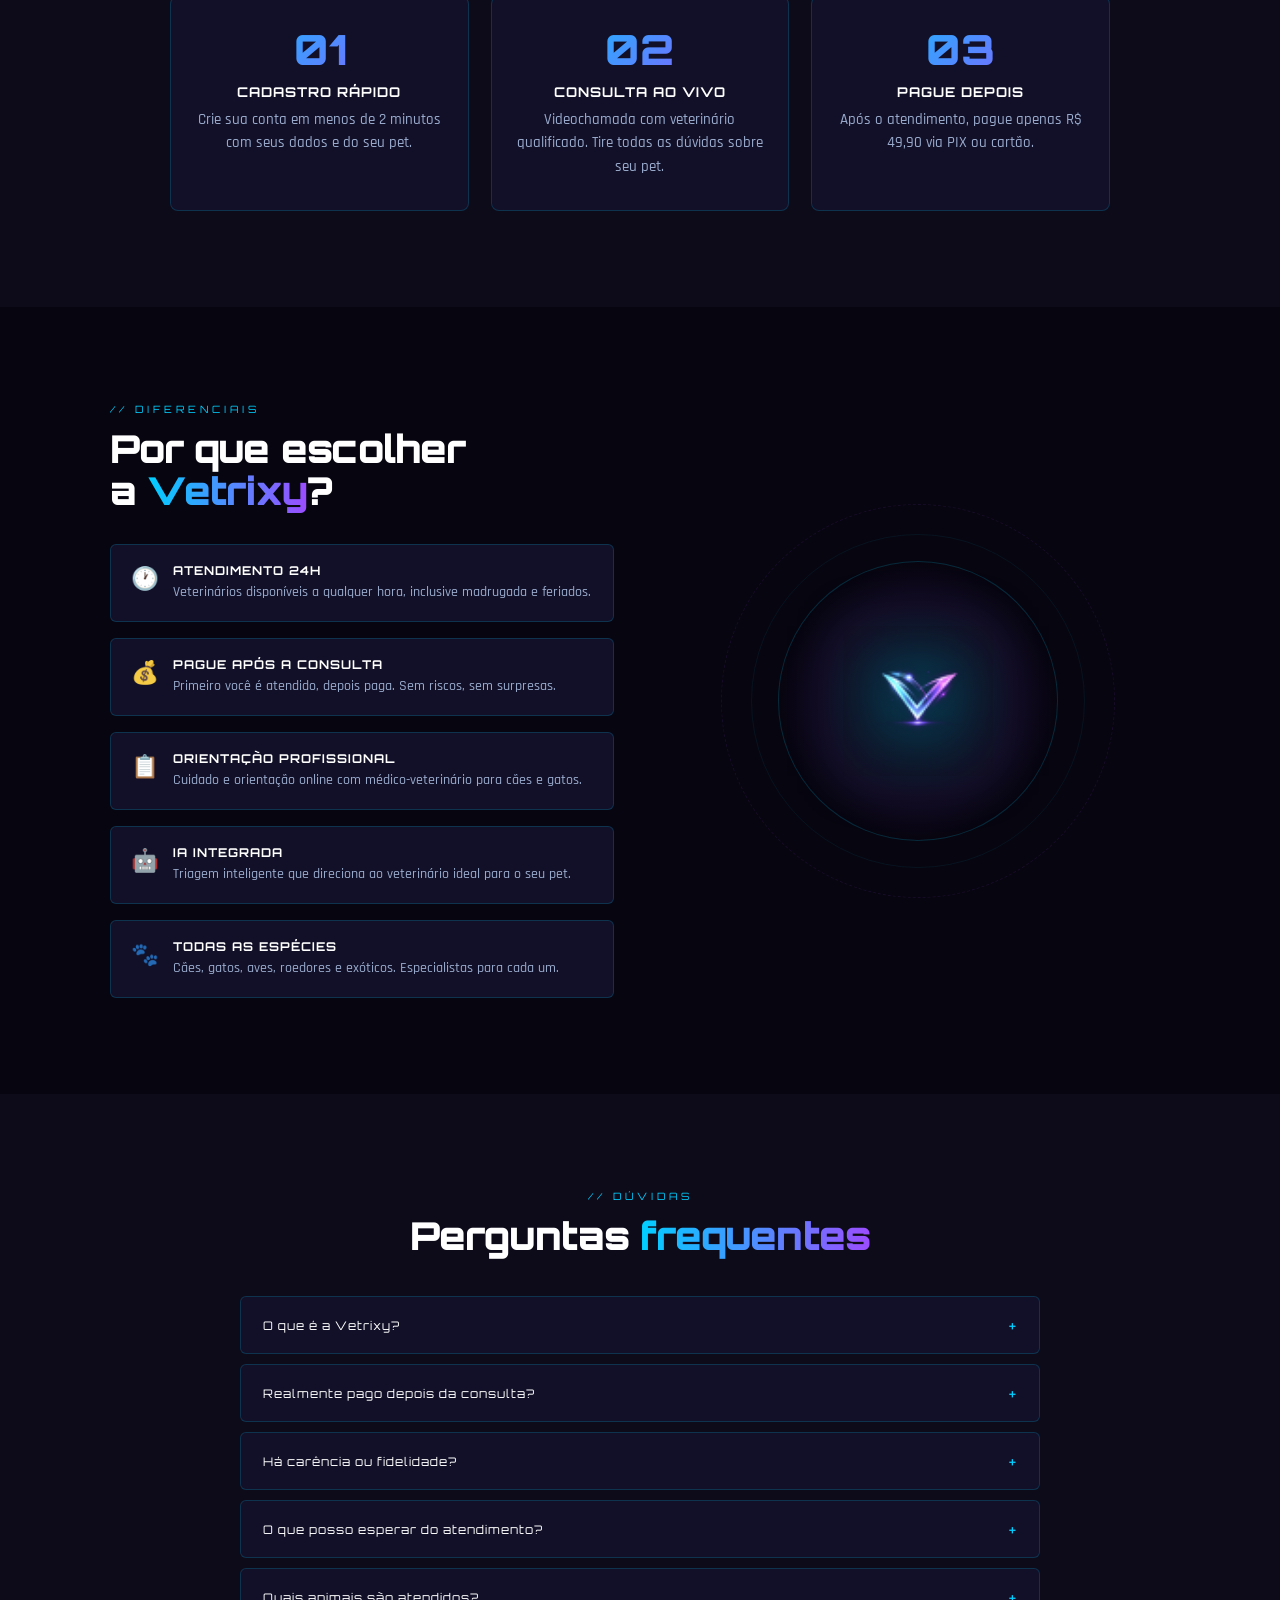
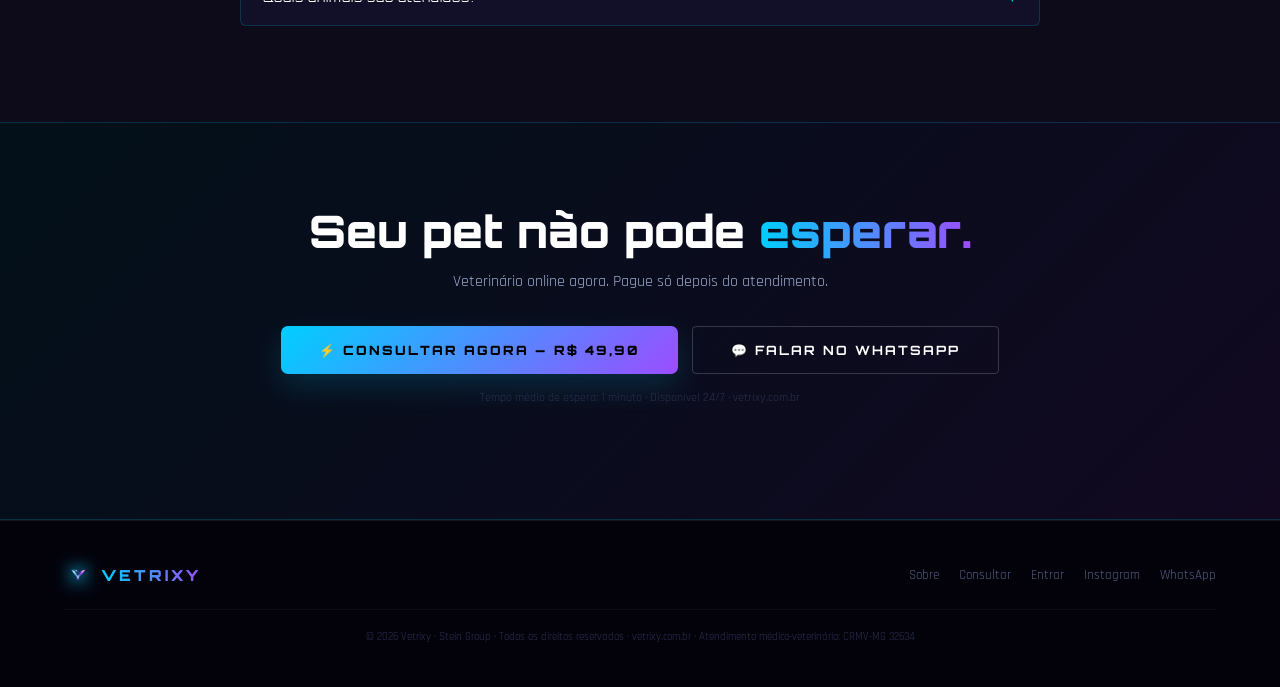
==== commit 5366811c: "Restaura botão consultar agora no topo" ====
--- a/index.html
+++ b/index.html
@@ -554,7 +554,7 @@
   <div class="nav-right">
     <button class="nav-link" onclick="goPage('sobre')">Sobre</button>
     <button class="nav-link" onclick="goPage('login')">Entrar</button>
-    <a class="btn-nav" href="https://wa.me/553299413473?text=Ol%C3%A1%2C%20preciso%20consultar%20um%20veterin%C3%A1rio%20agora." target="_blank" rel="noopener noreferrer">EMERGÊNCIA AGORA</a>
+    <button class="btn-nav" onclick="goPage('consulta')">CONSULTAR AGORA</button>
   </div>
 </nav>
 
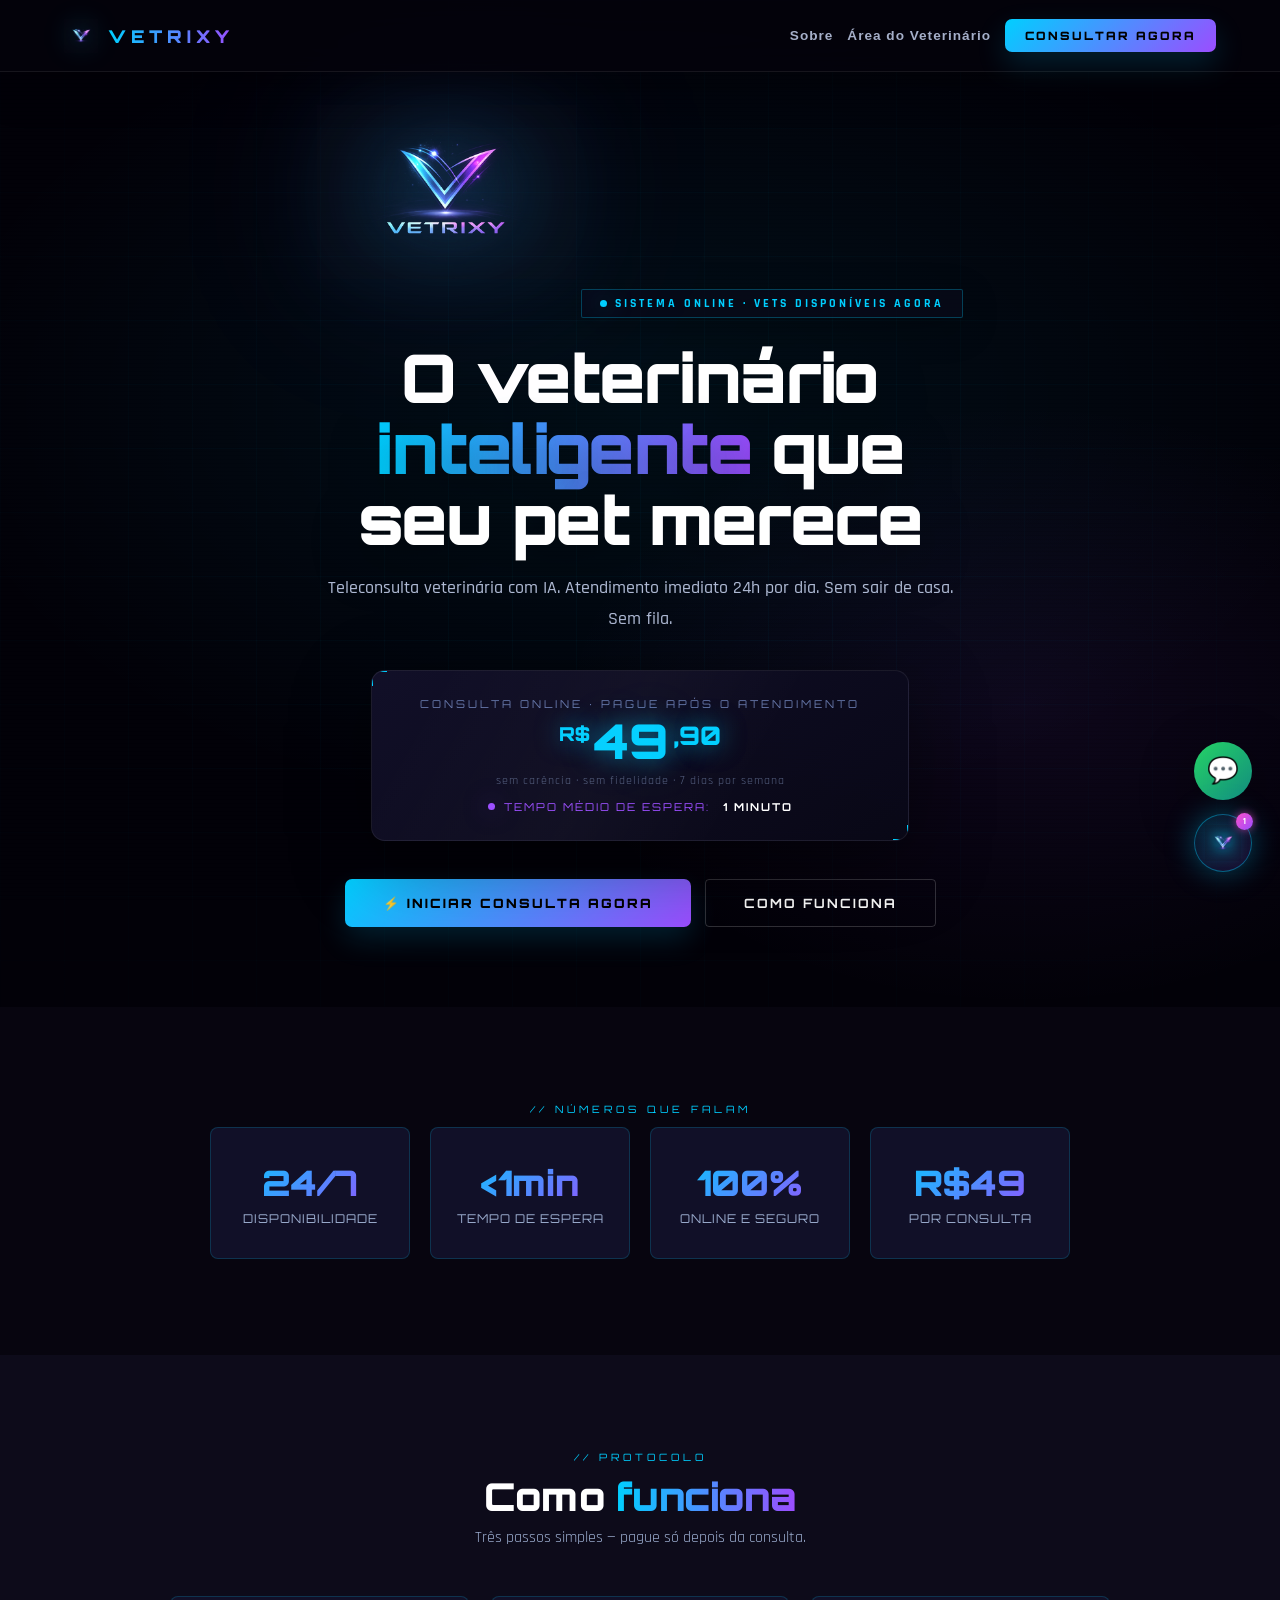
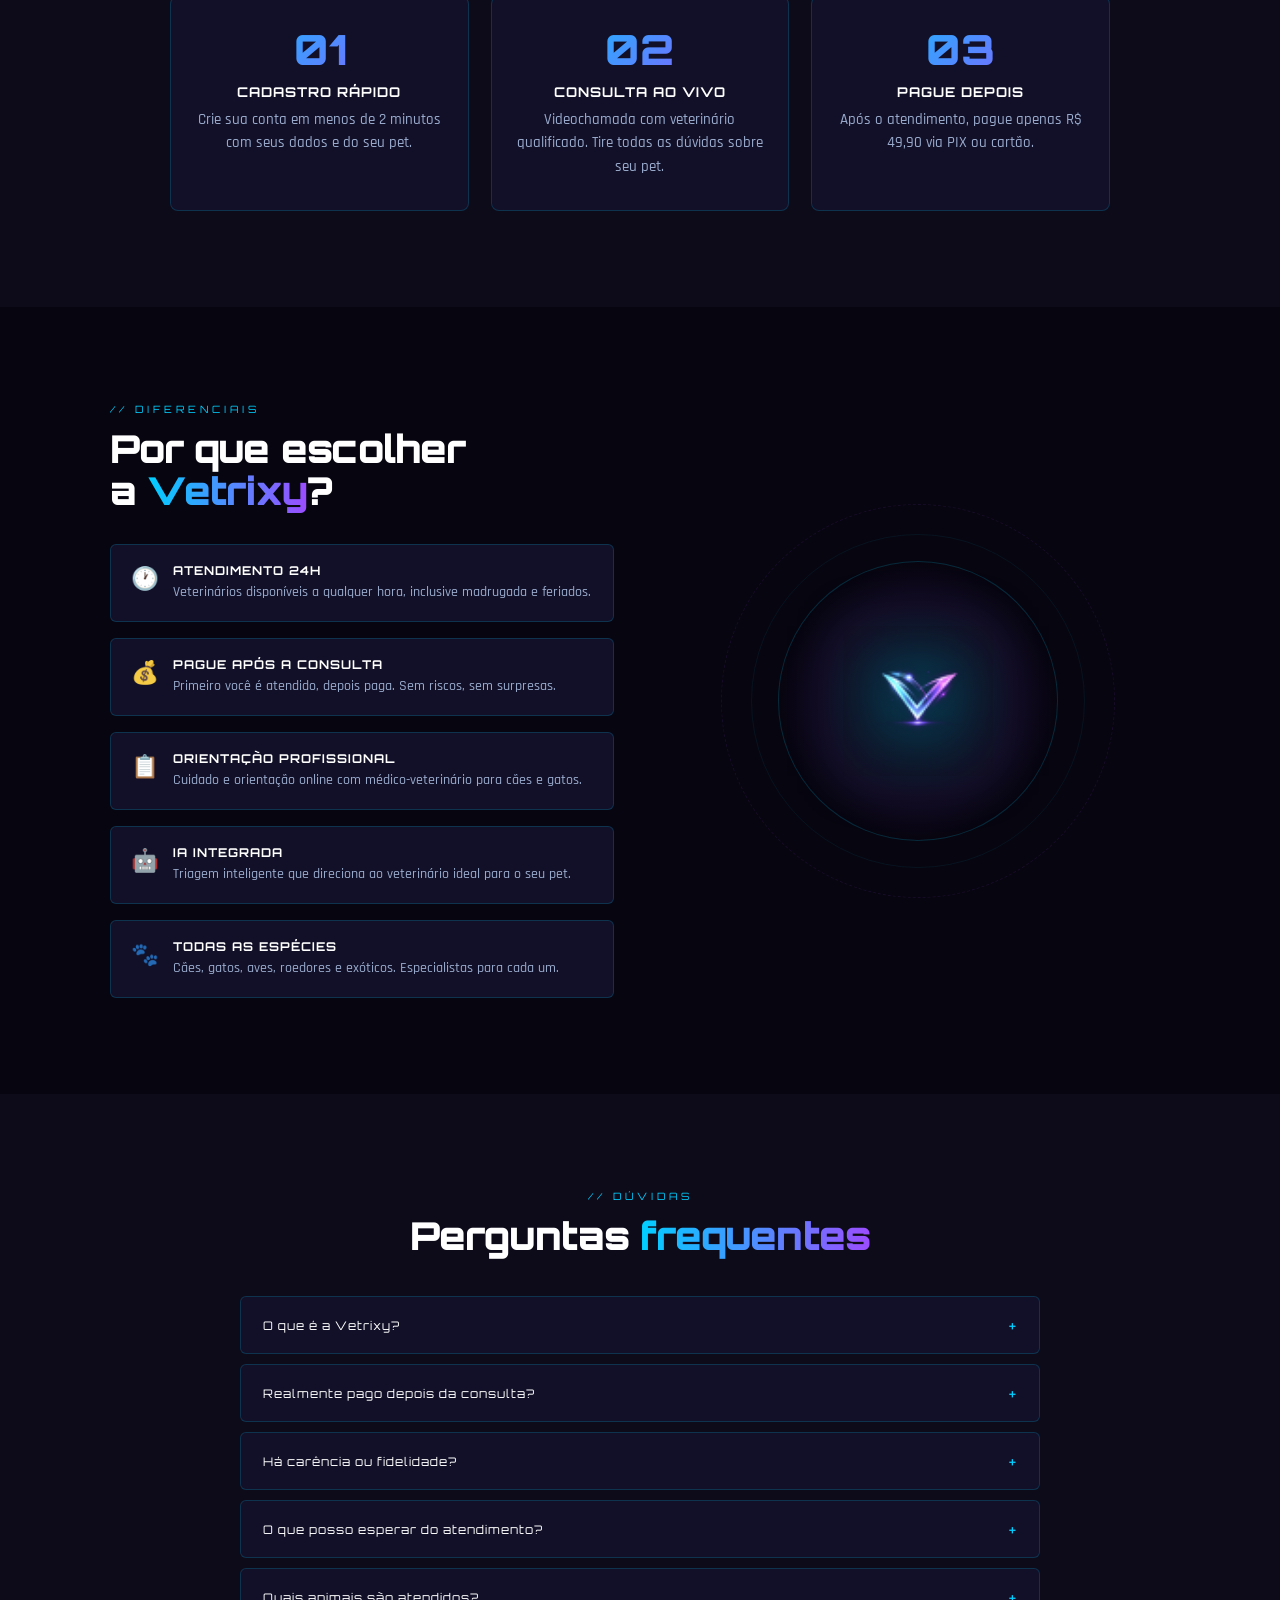
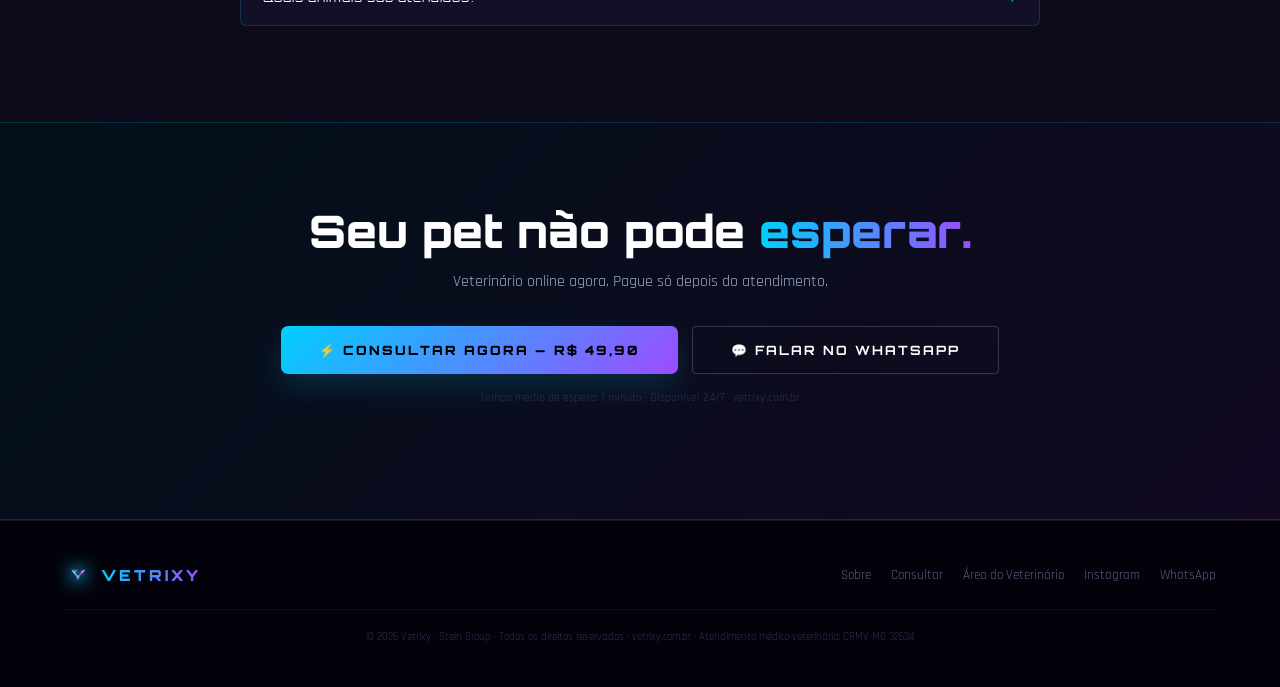
==== commit 50b1f30f: "Clarify veterinarian access and wire Google OAuth sign-in" ====
--- a/index.html
+++ b/index.html
@@ -553,7 +553,7 @@
   </div>
   <div class="nav-right">
     <button class="nav-link" onclick="goPage('sobre')">Sobre</button>
-    <button class="nav-link" onclick="goPage('login')">Entrar</button>
+    <button class="nav-link" onclick="goPage('login')">Área do Veterinário</button>
     <button class="btn-nav" onclick="goPage('consulta')">CONSULTAR AGORA</button>
   </div>
 </nav>
@@ -683,7 +683,7 @@
     <div class="ft-links">
       <a onclick="goPage('sobre')">Sobre</a>
       <a onclick="goPage('consulta')">Consultar</a>
-      <a onclick="goPage('login')">Entrar</a>
+      <a onclick="goPage('login')">Área do Veterinário</a>
           <a href="https://instagram.com/vetrixyyy" target="_blank" rel="noopener noreferrer">Instagram</a>
           <a href="https://wa.me/553299413473" target="_blank" rel="noopener noreferrer">WhatsApp</a>
     </div>
@@ -819,7 +819,7 @@
         <button class="btn-submit" onclick="handleAuth()"><span id="btn-txt">ENTRAR</span></button>
         <div class="divider"><span>OU</span></div>
         <div class="social-btns">
-          <button class="btn-social" onclick="alert('Em breve!')">
+          <button class="btn-social" onclick="signInWithGoogle()">
             <svg width="17" height="17" viewBox="0 0 48 48"><path fill="#FFC107" d="M43.6 20H24v8h11.3C33.6 32.6 29.2 36 24 36c-6.6 0-12-5.4-12-12s5.4-12 12-12c3 0 5.8 1.1 7.9 3l5.7-5.7C34.1 6.5 29.3 4 24 4 12.9 4 4 12.9 4 24s8.9 20 20 20c11 0 19.7-8 19.7-20 0-1.3-.1-2.7-.1-4z"/><path fill="#FF3D00" d="M6.3 14.7l6.6 4.8C14.5 15.1 18.9 12 24 12c3 0 5.8 1.1 7.9 3l5.7-5.7C34.1 6.5 29.3 4 24 4c-7.7 0-14.4 4.4-17.7 10.7z"/><path fill="#4CAF50" d="M24 44c5.2 0 9.9-1.9 13.5-5l-6.2-5.2C29.5 35.5 26.9 36 24 36c-5.1 0-9.5-3.4-11.2-8.1l-6.5 5C9.5 39.5 16.3 44 24 44z"/><path fill="#1976D2" d="M43.6 20H24v8h11.3c-.8 2.3-2.4 4.2-4.4 5.5l6.2 5.2C40.7 35.4 44 30.1 44 24c0-1.3-.1-2.7-.4-4z"/></svg>
             Google
           </button>
@@ -1253,6 +1253,13 @@
 if(authClient)authClient.auth.onAuthStateChange((event)=>{
   if(event==='PASSWORD_RECOVERY')setTimeout(handlePasswordRecovery,0);
 });
+async function signInWithGoogle(){
+  if(!authClient){showErr('Acesso seguro indisponível. Atualize a página.');return;}
+  try{
+    const {error}=await authClient.auth.signInWithOAuth({provider:'google',options:{redirectTo:new URL('dashboard.html',window.location.href).href}});
+    if(error)throw error;
+  }catch(error){showErr('Não foi possível entrar com Google. Verifique a configuração do provedor de login.');}
+}
 let curTab='login';
 function switchTab(tab){
   curTab=tab;document.getElementById('err-msg').classList.remove('show');
